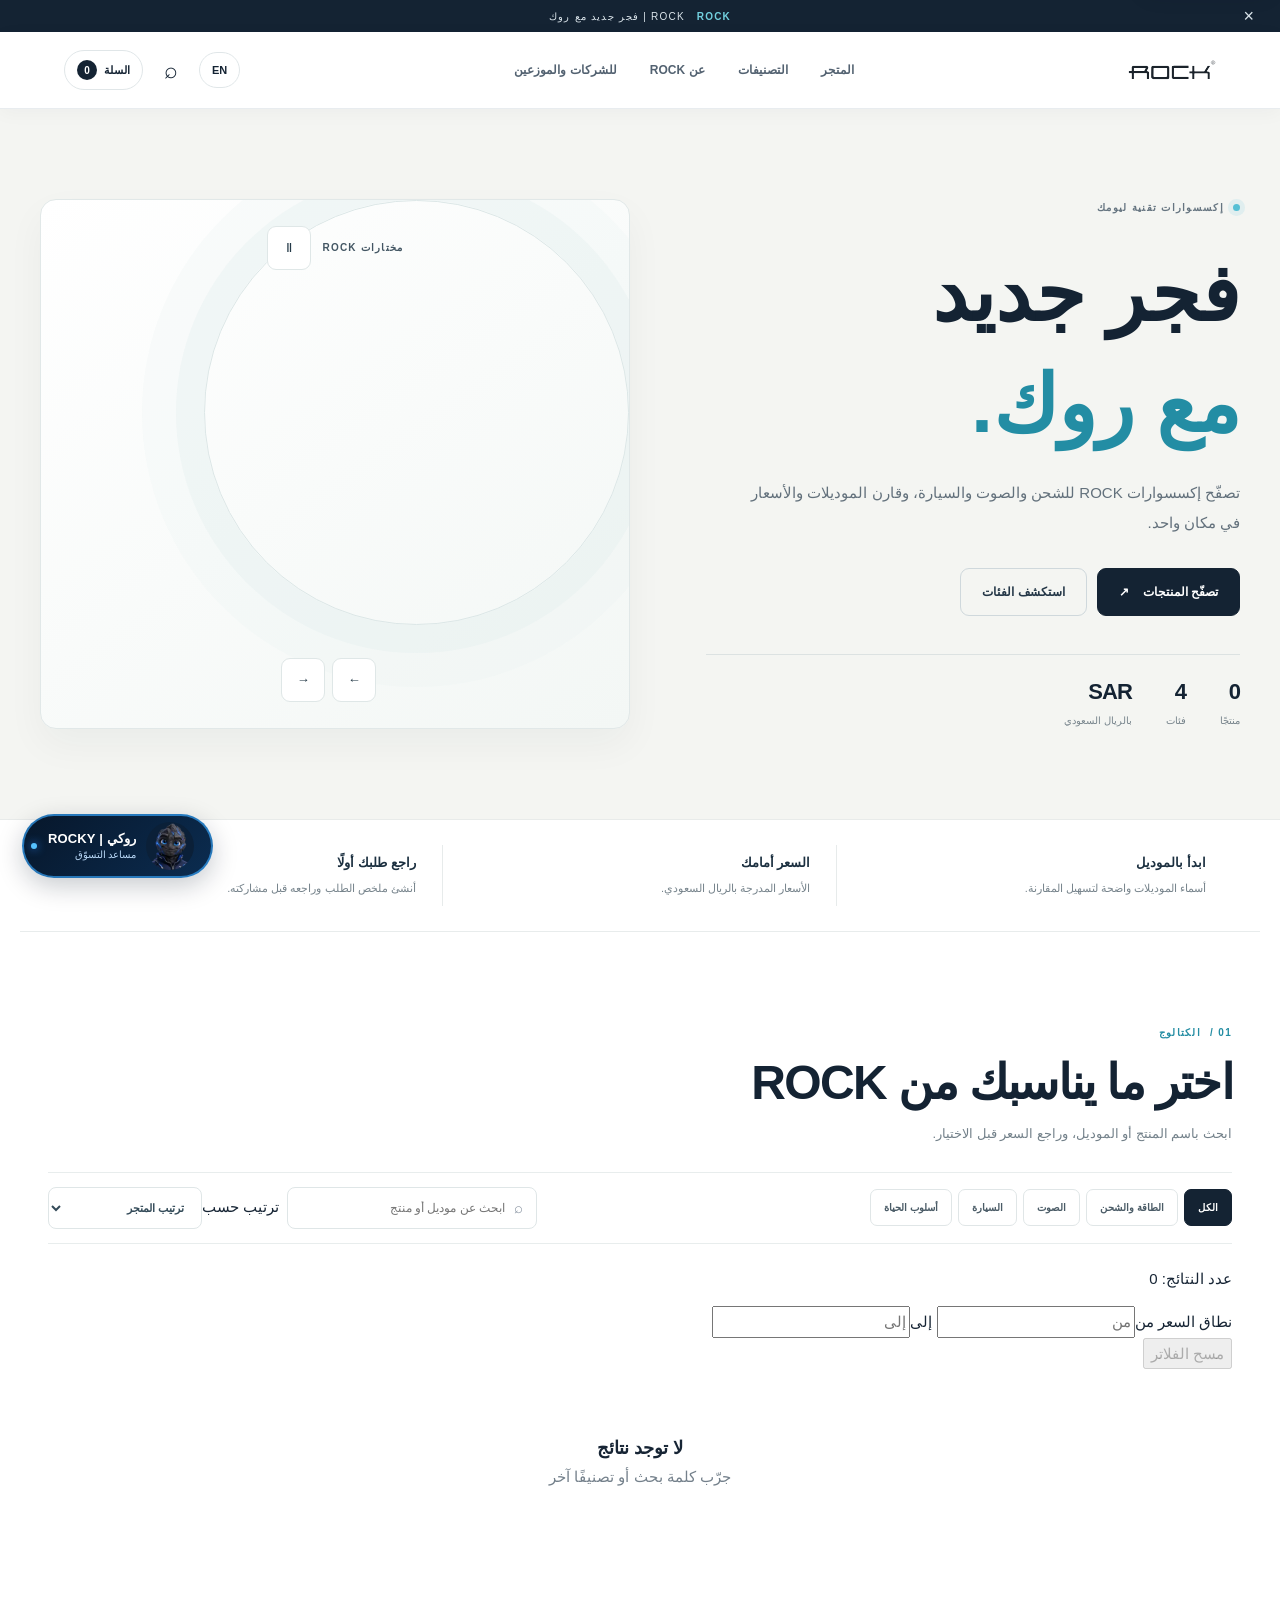
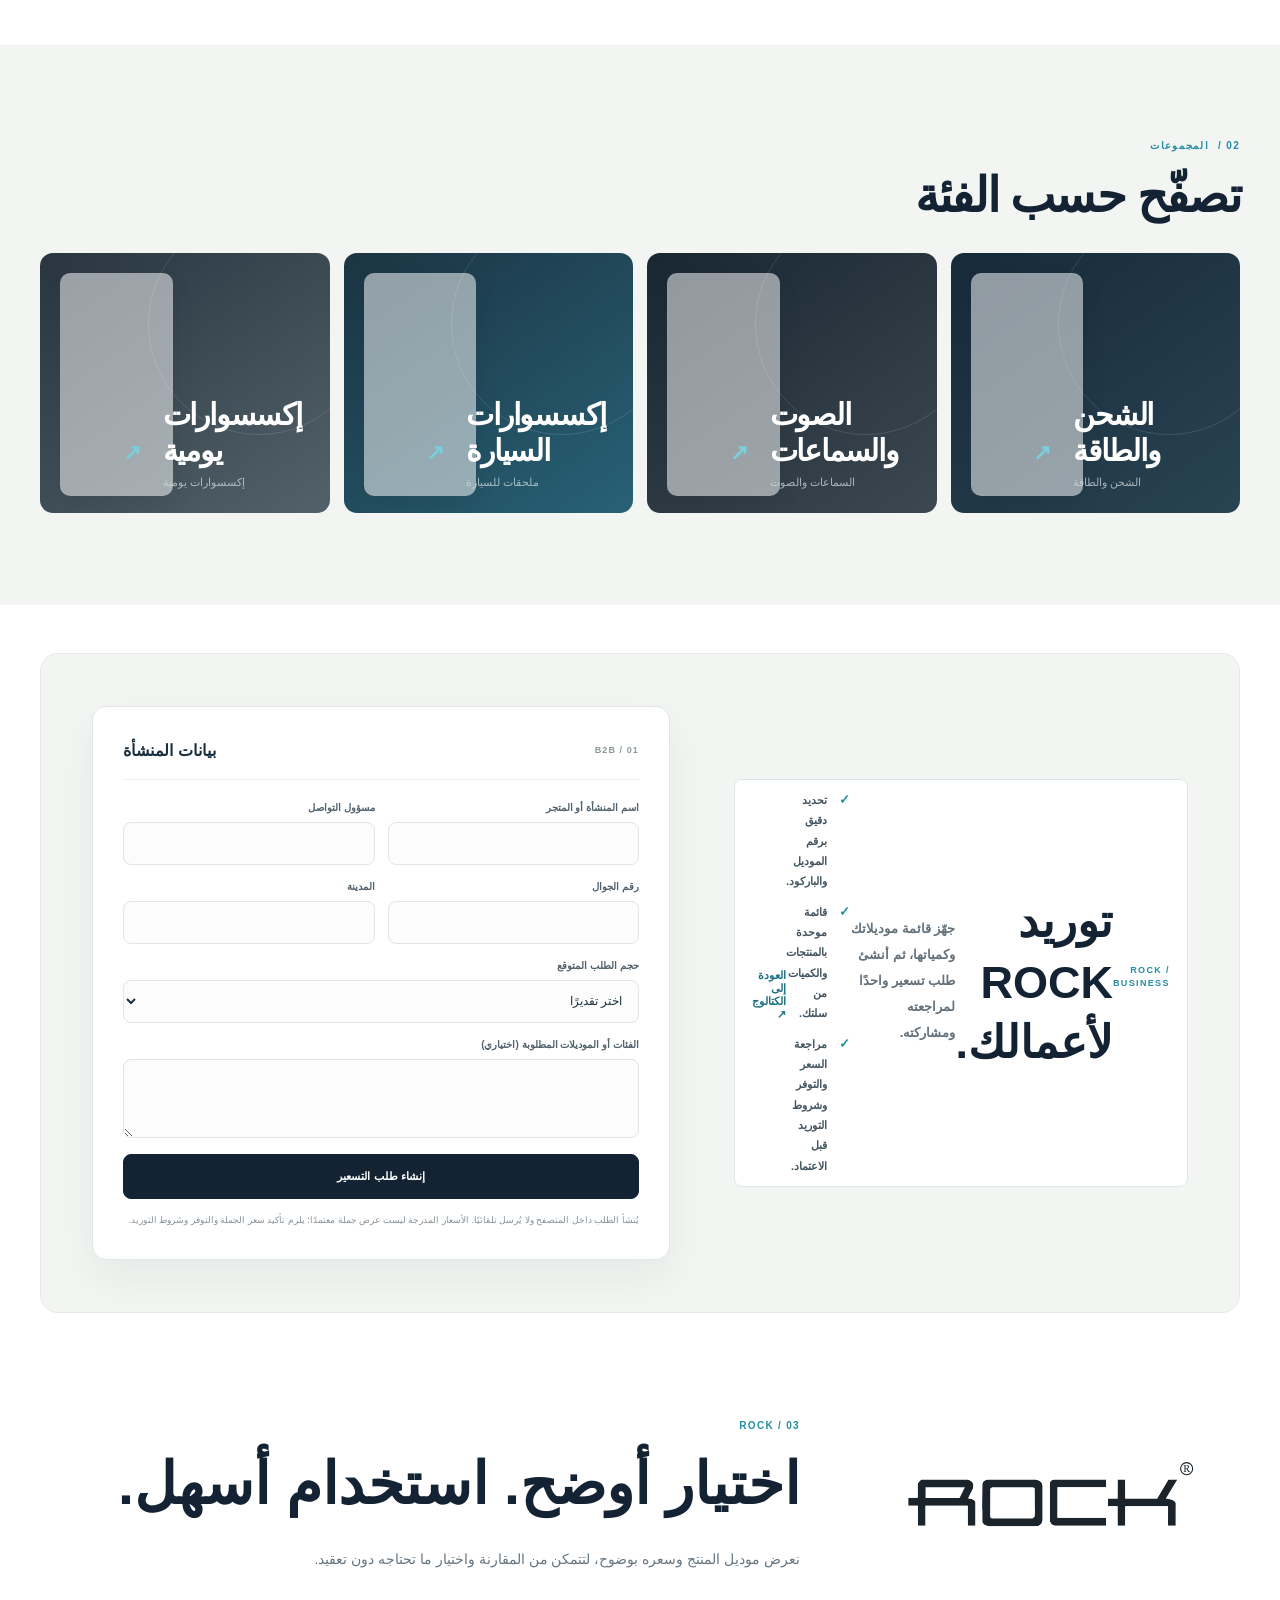
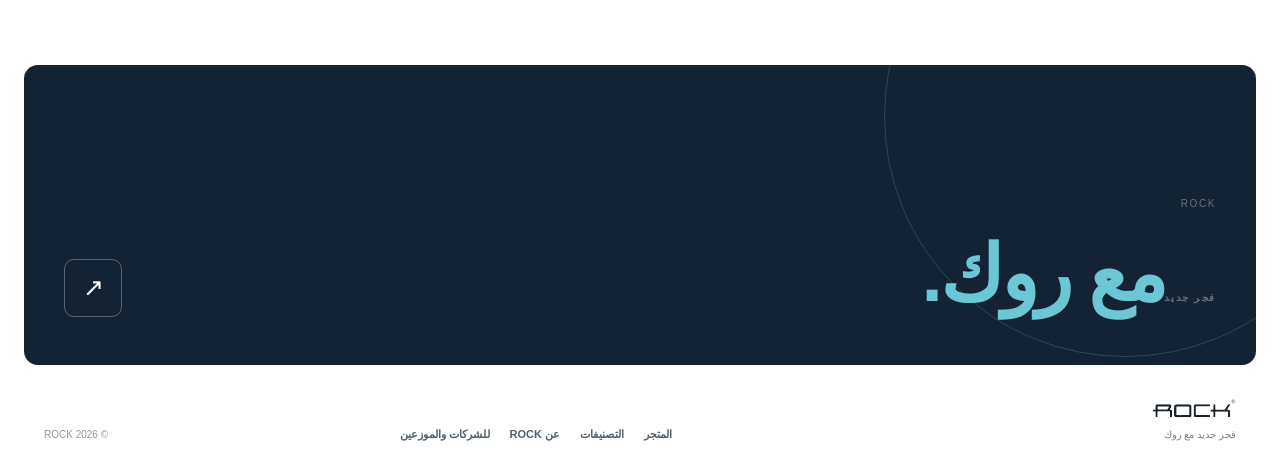
==== index.html @ ec54e4f7 "Keep unchanged photo-quality manifest cache key" ====
<!doctype html>
<html lang="ar" dir="rtl">
<head>
  <meta charset="utf-8">
  <meta name="viewport" content="width=device-width,initial-scale=1,viewport-fit=cover">
  <meta name="theme-color" content="#ffffff">
  <meta name="referrer" content="strict-origin-when-cross-origin">
  <meta http-equiv="Content-Security-Policy" content="default-src 'self'; base-uri 'self'; object-src 'none'; script-src 'self'; style-src 'self' 'unsafe-inline' https://fonts.googleapis.com; font-src 'self' https://fonts.gstatic.com; img-src 'self' data:; connect-src 'self'; form-action 'self'; upgrade-insecure-requests">
  <link rel="canonical" href="https://nashhal.github.io/ROCK/">
  <meta name="description" content="استكشف إكسسوارات ROCK للشحن والصوت والسيارة. قارن الموديلات والأسعار المدرجة بالريال السعودي.">
  <meta name="robots" content="index,follow,max-image-preview:large">
  <meta property="og:type" content="website">
  <meta property="og:site_name" content="ROCK">
  <meta property="og:title" content="ROCK | Everyday tech essentials">
  <meta property="og:description" content="استكشف إكسسوارات ROCK للشحن والصوت والسيارة، وقارن الموديلات والأسعار في مكان واحد.">
  <meta property="og:url" content="https://nashhal.github.io/ROCK/">
  <meta property="og:image" content="https://nashhal.github.io/ROCK/assets/brand/rock-logo.svg">
  <meta name="twitter:card" content="summary">
  <meta name="twitter:title" content="ROCK | Everyday tech essentials">
  <meta name="twitter:description" content="استكشف إكسسوارات ROCK للشحن والصوت والسيارة، وقارن الموديلات والأسعار في مكان واحد.">
  <script type="application/ld+json">{"@context":"https://schema.org","@type":"WebSite","name":"ROCK","url":"https://nashhal.github.io/ROCK/","inLanguage":["ar","en"],"description":"ROCK consumer accessories for power, audio, car and everyday essentials."}</script>
  <title>ROCK | ملحقات تقنية للشحن والصوت والسيارة</title>
  <link rel="preconnect" href="https://fonts.googleapis.com">
  <link rel="preconnect" href="https://fonts.gstatic.com" crossorigin>
  <link href="https://fonts.googleapis.com/css2?family=Inter:wght@400;500;600;700;800;900&family=IBM+Plex+Sans+Arabic:wght@400;500;600;700&display=swap" rel="stylesheet">
  <link rel="stylesheet" href="styles.css?v=20261022-dawn-refresh-v1">
  <link rel="stylesheet" href="rocky-assistant.css?v=20261022-catalog-quality">
  <link rel="stylesheet" href="rock-design-system.css?v=20261111-modern-industrial-v4">
</head>
<body>
  <a class="skip-link" href="#main-content" data-i18n="skipToContent">تجاوز إلى المحتوى</a>
  <div class="rock-progress" aria-hidden="true"><span id="rockProgressBar"></span></div>
  <div class="announcement"><span>ROCK</span><span data-i18n="announcement">ROCK — فجر جديد مع روك</span><button class="announcement-close" aria-label="إغلاق" data-i18n-aria="closeAnnouncement">×</button></div>

  <header class="site-header" id="top">
    <div class="header-inner">
      <button class="icon-btn menu-btn" id="menuBtn" type="button" aria-label="فتح القائمة" data-i18n-aria="openMenu" aria-expanded="false" aria-controls="mobilePanel"><span></span><span></span></button>
      <a class="brand" href="#top" aria-label="ROCK"><img src="assets/brand/rock-logo.svg" alt="ROCK"></a>
      <nav class="desktop-nav" id="desktopNav">
        <a href="#shop" data-nav="shop" data-i18n="shop">المتجر</a>
        <a href="#collections" data-nav="collections" data-i18n="collections">التصنيفات</a>
        <a href="#story" data-nav="story" data-i18n="story">عن ROCK</a>
        <a href="#business" data-b2b="nav">للشركات والموزعين</a>
      </nav>
      <div class="header-actions">
        <button class="text-btn" id="langBtn" data-i18n-aria="switchLanguage" aria-label="تغيير اللغة">EN</button>
        <button class="icon-btn" id="searchBtn" aria-label="بحث" data-i18n-aria="search">⌕</button>
        <button class="cart-btn" id="cartBtn" type="button" aria-label="عرض السلة" data-i18n-aria="viewCart" aria-controls="cartDrawer" aria-expanded="false"><span data-i18n="bag">السلة</span><b id="cartCount" aria-live="polite" aria-atomic="true">0</b></button>
      </div>
    </div>
    <nav class="mobile-panel" id="mobilePanel" aria-label="قائمة التنقل" data-i18n-aria="navigationMenu" aria-hidden="true">
      <a href="#shop" data-mobile-link data-i18n="shop">المتجر</a>
      <a href="#collections" data-mobile-link data-i18n="collections">التصنيفات</a>
      <a href="#story" data-mobile-link data-i18n="story">عن ROCK</a>
      <a href="#business" data-mobile-link data-b2b="nav">للشركات والموزعين</a>
    </nav>
  </header>

  <main id="main-content" tabindex="-1">
    <section class="hero section-shell">
      <div class="hero-copy">
        <div class="eyebrow"><span class="eyebrow-dot"></span><span data-i18n="eyebrow">مصمم للاستخدام اليومي</span></div>
        <h1><span data-i18n="hero1">فجر جديد</span><em data-i18n="hero2">مع روك.</em></h1>
        <p data-i18n="heroText">شحن وصوت وحلول للسيارة وأدوات للحياة اليومية، مختارة في تجربة شراء واحدة واضحة.</p>
        <div class="hero-actions">
          <a class="btn btn-dark" href="#shop" data-i18n="shopNow">تسوق الآن <span>↗</span></a>
          <button class="btn btn-link" id="viewFeatured" data-i18n="featuredBtn">استكشف المختارات</button>
        </div>
        <div class="hero-meta">
          <div><strong id="heroProductCount">0</strong><span data-i18n="products">منتجًا</span></div>
          <div><strong>4</strong><span data-i18n="categories">فئات</span></div>
          <div><strong>SAR</strong><span data-i18n="currency">أسعار واضحة</span></div>
        </div>
      </div>
      <section class="hero-visual featured-carousel" id="featuredCarousel" role="region" aria-roledescription="carousel" aria-label="منتجات ROCK المختارة" data-i18n-aria="featuredCarousel">
        <div class="featured-carousel-heading">
          <span class="featured-carousel-label" data-i18n="featuredLabel">مختارات ROCK</span>
          <button class="featured-pause" id="featuredPause" type="button" aria-label="إيقاف الحركة" data-i18n-aria="featuredPause" aria-pressed="false" title="إيقاف الحركة"><span aria-hidden="true">Ⅱ</span></button>
        </div>
        <div class="featured-carousel-viewport">
          <div class="featured-track" id="featuredTrack" aria-live="off"></div>
        </div>
        <div class="featured-carousel-footer">
          <div class="featured-dots" id="featuredDots" role="group" aria-label="التنقل بين المنتجات" data-i18n-aria="featuredDots"></div>
          <div class="featured-arrows">
            <button class="featured-arrow" id="featuredPrev" type="button" aria-label="المنتج السابق" data-i18n-aria="featuredPrevious"><span aria-hidden="true">←</span></button>
            <button class="featured-arrow" id="featuredNext" type="button" aria-label="المنتج التالي" data-i18n-aria="featuredNext"><span aria-hidden="true">→</span></button>
          </div>
        </div>
      </section>
    </section>

    <section class="service-strip section-shell">
      <article class="service-item"><div><h3 data-i18n="trustProductTitle">ابدأ بالموديل</h3><p data-i18n="trustProductText">أسماء الموديلات واضحة لتسهيل المقارنة.</p></div></article>
      <article class="service-item"><div><h3 data-i18n="trustPriceTitle">السعر أمامك</h3><p data-i18n="trustPriceText">الأسعار المدرجة بالريال السعودي.</p></div></article>
      <article class="service-item"><div><h3 data-i18n="trustOrderTitle">راجع طلبك أولًا</h3><p data-i18n="trustOrderText">أنشئ ملخص الطلب وراجعه قبل مشاركته.</p></div></article>
    </section>

    <section class="section-shell shop-section" id="shop">
      <div class="section-head">
        <div><div class="eyebrow">01 / <span data-i18n="catalog">الكتالوج</span></div><h2 data-i18n="shopTitle">تسوّق منتجات ROCK</h2><p class="shop-intro" data-i18n="shopIntro">ابحث باسم المنتج أو الموديل، وقارن الأسعار قبل الاختيار.</p></div>
        <button class="filter-toggle" id="filtersBtn"><span data-i18n="filter">تصفية</span><span>+</span></button>
      </div>
      <div class="shop-toolbar" id="shopToolbar">
        <div class="chips" id="categoryChips">
          <button class="chip active" data-cat="all" data-i18n="catAll">All</button><button class="chip" data-cat="power" data-i18n="catPower">Power</button><button class="chip" data-cat="audio" data-i18n="catAudio">Audio</button><button class="chip" data-cat="car" data-i18n="catDrive">Drive</button><button class="chip" data-cat="lifestyle" data-i18n="catLifestyle">Lifestyle</button>
        </div>
        <div class="shop-tools">
          <label class="search-box"><span aria-hidden="true">⌕</span><input id="searchInput" type="search" aria-label="ابحث باسم المنتج أو الموديل" placeholder="ابحث عن موديل أو منتج" data-ph-ar="ابحث عن موديل أو منتج" data-ph-en="Search model or product"></label>
          <label class="sort-control"><span class="sort-control-label" data-i18n="sortBy">ترتيب حسب</span><select id="sortSelect" aria-label="ترتيب حسب"><option value="featured" data-i18n="sortFeatured">Featured</option><option value="low" data-i18n="sortLow">Price: low to high</option><option value="high" data-i18n="sortHigh">Price: high to low</option><option value="name" data-i18n="sortName">Name</option></select></label>
        </div>
      </div>
      <div class="catalog-filter-row">
        <p class="results-summary" id="resultsSummary" aria-live="polite">عدد النتائج: 41</p>
        <div class="price-controls">
          <span class="price-controls-label" data-i18n="priceRange">نطاق السعر</span>
          <label class="price-input"><span data-i18n="minPrice">من</span><input id="minPrice" type="number" inputmode="decimal" min="0" step="0.01" placeholder="من"></label>
          <label class="price-input"><span data-i18n="maxPrice">إلى</span><input id="maxPrice" type="number" inputmode="decimal" min="0" step="0.01" placeholder="إلى"></label>
        </div>
        <button class="clear-filter" type="button" id="clearFiltersBtn" data-i18n="clearFilters">مسح الفلاتر</button>
      </div>
      <div class="product-grid" id="productGrid"></div>
      <div class="empty-state" id="emptyState" hidden><strong data-i18n="noResults">لا توجد نتائج</strong><span data-i18n="noResultsSub">جرّب كلمة بحث أو تصنيفًا آخر</span></div>
    </section>

    <section class="collections section-shell" id="collections">
      <div class="section-head"><div><div class="eyebrow">02 / <span data-i18n="collectionsLabel">المجموعات</span></div><h2 data-i18n="collectionsTitle">اختر حسب يومك</h2></div></div>
      <div class="collection-grid">
        <button class="collection-card collection-power" data-collection="power"><span class="collection-card-art" data-collection-art aria-hidden="true"></span><div><b data-i18n="powerLabel">الشحن والطاقة</b><small data-i18n="powerText">طاقة وشحن</small></div><strong>↗</strong></button>
        <button class="collection-card collection-audio" data-collection="audio"><span class="collection-card-art" data-collection-art aria-hidden="true"></span><div><b data-i18n="audioLabel">الصوت</b><small data-i18n="audioText">صوتك في كل مكان</small></div><strong>↗</strong></button>
        <button class="collection-card collection-drive" data-collection="car"><span class="collection-card-art" data-collection-art aria-hidden="true"></span><div><b data-i18n="driveLabel">إكسسوارات السيارة</b><small data-i18n="driveText">حلول للسيارة</small></div><strong>↗</strong></button>
        <button class="collection-card collection-life" data-collection="lifestyle"><span class="collection-card-art" data-collection-art aria-hidden="true"></span><div><b data-i18n="lifeLabel">إكسسوارات يومية</b><small data-i18n="lifeText">تفاصيل يومية</small></div><strong>↗</strong></button>
      </div>
    </section>

    <section class="dealer-section" id="business" aria-labelledby="dealerTitle">
      <div class="dealer-copy">
        <p class="dealer-eyebrow" data-b2b="eyebrow">ROCK / BUSINESS</p>
        <h2 id="dealerTitle" data-b2b="title">توريد ROCK لأعمالك.</h2>
        <p class="dealer-intro" data-b2b="intro">جهّز قائمة موديلاتك وكمياتها، ثم أنشئ طلب تسعير واحدًا لمراجعته ومشاركته.</p>
        <ul class="dealer-benefits">
          <li data-b2b="point1">تحديد دقيق برقم الموديل والباركود.</li>
          <li data-b2b="point2">قائمة موحدة بالمنتجات والكميات من سلتك.</li>
          <li data-b2b="point3">مراجعة السعر والتوفر وشروط التوريد قبل الاعتماد.</li>
        </ul>
        <a class="dealer-catalog-link" href="#shop" data-b2b="catalogLink">العودة إلى الكتالوج ↗</a>
      </div>
      <div class="dealer-panel">
        <div class="dealer-panel-heading"><span>01 / B2B</span><h3 data-b2b="formTitle">بيانات المنشأة</h3></div>
        <form id="dealerRequestForm">
          <div class="dealer-form-grid">
            <label class="dealer-field"><span data-b2b="company">اسم المنشأة أو المتجر</span><input name="company" autocomplete="organization" maxlength="120" required></label>
            <label class="dealer-field"><span data-b2b="contact">مسؤول التواصل</span><input name="contact" autocomplete="name" maxlength="100"></label>
            <label class="dealer-field"><span data-b2b="phone">رقم الجوال</span><input name="phone" type="tel" inputmode="tel" autocomplete="tel" maxlength="32" required></label>
            <label class="dealer-field"><span data-b2b="city">المدينة</span><input name="city" autocomplete="address-level2" maxlength="80"></label>
            <label class="dealer-field dealer-field-wide"><span data-b2b="volume">حجم الطلب المتوقع</span><select name="volume"><option value="" data-b2b="volumeChoose">اختر تقديرًا</option><option value="trial" data-b2b="volumeTrial">طلب تجريبي</option><option value="50-200" data-b2b="volume50">50–200 قطعة</option><option value="201-500" data-b2b="volume200">201–500 قطعة</option><option value="500+" data-b2b="volume500">أكثر من 500 قطعة</option><option value="recurring" data-b2b="volumeRecurring">توريد دوري</option></select></label>
            <label class="dealer-field dealer-field-wide"><span data-b2b="needs">الفئات أو الموديلات المطلوبة (اختياري)</span><textarea name="needs" rows="3" maxlength="600"></textarea></label>
          </div>
          <button class="dealer-submit" type="submit" data-b2b="prepare">إنشاء طلب التسعير</button>
        </form>
        <p class="dealer-privacy" data-b2b="privacy">يُنشأ الطلب داخل المتصفح ولا يُرسل تلقائيًا. الأسعار المدرجة ليست عرض جملة معتمدًا؛ يلزم تأكيد سعر الجملة والتوفر وشروط التوريد.</p>
        <div id="dealerRequestResult" class="dealer-request-result" hidden aria-live="polite">
          <label class="dealer-field"><span data-b2b="preview">معاينة طلب التسعير</span><textarea id="dealerRequestText" rows="11" readonly></textarea></label>
          <div class="dealer-result-actions"><button class="dealer-submit" id="dealerShareRequest" type="button" data-b2b="share">مشاركة الطلب</button><button class="dealer-copy" id="dealerCopyRequest" type="button" data-b2b="copy">نسخ الطلب</button></div>
          <p class="dealer-feedback" id="dealerFeedback" role="status" aria-live="polite"></p>
        </div>
      </div>
    </section>

    <section class="story section-shell" id="story">
      <div class="story-mark"><img class="story-mark-logo" src="assets/brand/rock-logo.svg" alt="ROCK" loading="lazy" decoding="async"></div>
      <div class="story-copy"><div class="eyebrow">03 / ROCK</div><h2 data-i18n="storyTitle">تقنية واضحة. حضور مختلف.</h2><p data-i18n="storyText">ROCK ليست مجموعة من الأجهزة المتشابهة. هي طريقة أبسط لاختيار ما تحتاجه: موديل واضح، سعر واضح، وصورة المنتج الحقيقي أمامك.</p></div>
    </section>

    <section class="closing-banner"><div><span>ROCK</span><h2><span data-i18n="closingTitle">كل ما تحتاجه</span><em data-i18n="closingAccent">ليومك.</em></h2></div><button class="circle-arrow" id="closingShop" aria-label="تصفح المنتجات" data-i18n-aria="shopProducts">↗</button></section>
  </main>

  <footer class="site-footer"><div class="footer-brand"><img src="assets/brand/rock-logo.svg" alt="ROCK"><span data-i18n="brandTagline">فجر جديد مع روك</span></div><div class="footer-links"><a href="#shop" data-i18n="shop">المتجر</a><a href="#collections" data-i18n="collections">التصنيفات</a><a href="#story" data-i18n="story">عن ROCK</a><a href="#business" data-b2b="nav">للشركات والموزعين</a></div><div class="footer-meta">&copy; <span id="year"></span> ROCK</div></footer>

  <div class="overlay" id="overlay"></div>
  <aside class="cart-drawer" id="cartDrawer" role="dialog" aria-modal="true" aria-labelledby="cartTitle" aria-label="السلة" data-i18n-aria="viewCart" aria-hidden="true" tabindex="-1"><div class="drawer-head"><div><span>ROCK</span><h3 id="cartTitle" data-i18n="bagTitle">سلتك</h3></div><button class="close-btn" id="closeCart" type="button" aria-label="إغلاق" data-i18n-aria="closeDialog">×</button></div><div class="drawer-body"><div id="cartItems"></div><div class="drawer-foot"><div><strong id="cartTotal" aria-live="polite" aria-atomic="true">0 SAR</strong></div><div><button class="btn" id="continueBtn" data-i18n="continue">متابعة التسوق</button><button class="btn btn-dark" id="checkoutBtn" data-i18n="checkout">جهّز الطلب</button></div></div></div></aside>

  <div class="modal" id="productModal" role="dialog" aria-modal="true" aria-labelledby="modalName" aria-hidden="true"><div class="modal-card product-modal-card"><button class="close-btn" type="button" data-close-modal aria-label="إغلاق" data-i18n-aria="closeDialog">×</button><div class="modal-image"><img id="modalImage" alt=""></div><div class="modal-copy"><div id="modalModel"></div><h3 id="modalName"></h3><div id="modalPrice"></div><div><button id="modalAdd" class="btn btn-dark" data-i18n="addToBag">إضافة إلى السلة</button></div></div></div></div>
  <div class="modal" id="checkoutModal" role="dialog" aria-modal="true" aria-labelledby="orderModalTitle" aria-hidden="true"><div class="modal-card checkout-card"><button class="close-btn" type="button" data-close-modal aria-label="إغلاق" data-i18n-aria="closeDialog">×</button><form id="orderDetailsForm"><div class="checkout-shell"><h2 id="orderModalTitle" data-i18n="orderHeader">طلب ROCK</h2><div class="order-fields"><label for="customerName"><span data-i18n="customerNameLabel">الاسم</span><input id="customerName" name="customerName" autocomplete="name" required></label><label for="customerPhone"><span data-i18n="customerPhoneLabel">رقم الجوال</span><input id="customerPhone" name="customerPhone" type="tel" inputmode="tel" autocomplete="tel" required></label><label for="customerCity"><span data-i18n="customerCityLabel">المدينة</span><input id="customerCity" name="customerCity" autocomplete="address-level2"></label><label for="customerAddress"><span data-i18n="customerAddressLabel">العنوان</span><input id="customerAddress" name="customerAddress" autocomplete="street-address"></label></div><label class="order-notes" for="customerNotes"><span data-i18n="customerNotesLabel">ملاحظات (اختياري)</span><textarea id="customerNotes" name="customerNotes"></textarea></label><div class="order-privacy-note"><span data-i18n="orderPrivacy">لن تُرسل بياناتك تلقائيًا. عند النسخ أو المشاركة ستتضمن الرسالة البيانات التي أدخلتها؛ راجع المحتوى واختر الجهة المستلمة بنفسك. لا يوجد دفع إلكتروني.</span> <a class="order-privacy-link" href="policies.html" data-i18n="storeInfo">معلومات المتجر</a></div><div class="order-summary"><label class="order-summary-label" for="orderText"><span data-i18n="orderSummaryLabel">ملخص الطلب</span><textarea id="orderText" readonly></textarea></label><label class="order-confirmation" for="orderConfirmation"><input id="orderConfirmation" name="orderConfirmation" type="checkbox" required><span data-i18n="orderConfirmationLabel">أؤكد أنني راجعت الملخص وأفهم أنه ليس طلبًا مؤكدًا، وأن السعر والتوفر والتوصيل تحتاج إلى تأكيد.</span></label><div class="order-actions"><button type="button" class="btn btn-dark" id="shareOrder" data-i18n="shareOrder">مشاركة الطلب</button><button type="button" class="btn policy-secondary" id="copyOrder" data-i18n="copyOrder">نسخ تفاصيل الطلب</button><button type="button" class="btn policy-secondary" id="doneOrder" data-i18n="done">تم</button></div></div></div></form></div></div>

  <div class="toast" id="toast" role="status" aria-live="polite"></div>
  <script src="products.js?v=20261111-b2b-v1"></script><script src="data/product-image-quality.js?v=20261022-dawn-refresh-v1"></script><script src="app.js?v=20261111-b2b-catalog-v1"></script>
  <script src="dealer-request.js?v=20261111-b2b-v1"></script>
  <script src="rocky-assistant.js?v=20261021-audit-release-1"></script>
  <script src="rock-experience.js?v=20261030-immersive-rock-v1"></script>
</body>
</html>
---- styles.css ----
:root{--navy:#071a33;--ink:#0c1725;--blue:#1479dc;--line:#dfe5eb;--paper:#f4f6f8;--white:#fff;--muted:#6d7885;--radius:20px;--ease:cubic-bezier(.2,.75,.25,1)}*{box-sizing:border-box}html{scroll-behavior:smooth}body{margin:0;background:var(--white);color:var(--ink);font-family:"Inter","IBM Plex Sans Arabic",sans-serif;font-size:15px;line-height:1.65;-webkit-font-smoothing:antialiased}html[dir="rtl"] body{font-family:"IBM Plex Sans Arabic","Inter",sans-serif}button,input,select,textarea{font:inherit}button,a{ -webkit-tap-highlight-color:transparent}button{cursor:pointer}a{text-decoration:none;color:inherit}.announcement{height:34px;background:var(--navy);color:#fff;display:flex;align-items:center;justify-content:center;gap:12px;font-size:11px;letter-spacing:.1em}.announcement span:first-child{opacity:.55}.announcement-close{position:absolute;right:20px;background:none;border:0;color:#fff;font-size:18px;line-height:1}.site-header{position:sticky;top:0;z-index:30;background:rgba(255,255,255,.88);backdrop-filter:blur(16px);border-bottom:1px solid rgba(223,229,235,.8)}.header-inner{height:78px;max-width:1240px;margin:auto;padding:0 28px;display:flex;align-items:center;gap:38px}.brand{width:90px;display:flex;align-items:center}.brand img,.footer-brand img{width:100%;height:auto;display:block}.desktop-nav{display:flex;gap:32px;align-items:center;margin:auto}.desktop-nav a,.mobile-panel a{font-size:13px;font-weight:600;color:#516070;transition:.2s}.desktop-nav a:hover,.mobile-panel a:hover{color:var(--navy)}.header-actions{display:flex;align-items:center;gap:8px}.icon-btn,.text-btn,.cart-btn{border:0;background:transparent;color:var(--ink)}.icon-btn{width:38px;height:38px;border-radius:50%;display:grid;place-items:center;font-size:23px}.icon-btn:hover{background:var(--paper)}.menu-btn{display:none}.text-btn{font-weight:800;font-size:12px;padding:10px}.cart-btn{display:flex;align-items:center;gap:7px;border:1px solid var(--line);border-radius:999px;padding:8px 12px;font-size:12px}.cart-btn b{min-width:20px;height:20px;border-radius:50%;background:var(--navy);color:#fff;display:grid;place-items:center;font-size:10px}.mobile-panel{display:none}.section-shell{max-width:1240px;margin:0 auto;padding-left:28px;padding-right:28px}.hero{min-height:630px;display:grid;grid-template-columns:1.05fr .95fr;gap:60px;align-items:center;padding-top:64px;padding-bottom:70px}.hero-copy{max-width:610px}.eyebrow{font-size:11px;font-weight:800;letter-spacing:.1em;text-transform:uppercase;color:#768292;display:flex;align-items:center;gap:9px}.eyebrow-dot{width:7px;height:7px;background:var(--blue);border-radius:50%}.hero h1{font-size:clamp(58px,7.7vw,112px);line-height:.9;letter-spacing:-.065em;margin:23px 0 28px;font-weight:800}.hero h1 span,.hero h1 em{display:block}.hero h1 em{font-style:normal;color:var(--blue)}.hero-copy>p{max-width:520px;font-size:17px;color:#5e6b79;line-height:1.9;margin:0 0 30px}.hero-actions{display:flex;gap:10px;align-items:center}.btn{min-height:48px;padding:0 20px;border-radius:999px;border:1px solid transparent;display:inline-flex;align-items:center;justify-content:center;gap:14px;font-weight:800;font-size:12px;transition:transform .2s var(--ease),background .2s,border .2s}.btn:hover{transform:translateY(-2px)}.btn-dark{background:var(--navy);color:#fff}.btn-dark:hover{background:#0d2c53}.btn-link{background:transparent;border-color:var(--line);color:var(--ink)}.btn-link:hover{border-color:#b8c3ce;background:var(--paper)}.hero-meta{display:flex;gap:34px;border-top:1px solid var(--line);margin-top:42px;padding-top:20px}.hero-meta div{display:flex;flex-direction:column;gap:2px}.hero-meta strong{font-size:20px;letter-spacing:-.04em}.hero-meta span{font-size:10px;color:#7b8794}.hero-visual{min-height:480px;position:relative;border-radius:28px;background:var(--navy);overflow:hidden;display:flex;align-items:center;justify-content:center}.hero-visual:before{content:"";position:absolute;inset:0;background:linear-gradient(115deg,rgba(255,255,255,.09),transparent 30%),radial-gradient(circle at 25% 25%,rgba(20,121,220,.38),transparent 38%),radial-gradient(circle at 85% 75%,rgba(77,179,255,.14),transparent 28%)}.visual-orbit{position:absolute;border:1px solid rgba(255,255,255,.15);border-radius:50%;transform:rotate(-18deg)}.orbit-a{width:410px;height:180px}.orbit-b{width:500px;height:240px;transform:rotate(16deg)}.visual-card{position:absolute;background:#fff;border-radius:20px;box-shadow:0 30px 80px rgba(0,0,0,.24);padding:12px;display:flex;flex-direction:column;gap:7px}.visual-card img{width:100%;height:100%;object-fit:contain;background:#f5f7f8;border-radius:12px}.visual-card span{font-size:9px;font-weight:800;letter-spacing:.08em;color:#617080}.visual-card.primary{width:235px;height:300px;top:67px;left:17%;transform:rotate(-5deg);z-index:2}.visual-card.secondary{width:190px;height:245px;right:12%;bottom:50px;transform:rotate(7deg)}.visual-label{position:absolute;left:26px;bottom:23px;color:rgba(255,255,255,.42);font-size:10px;letter-spacing:.15em}.ticker{overflow:hidden;border-top:1px solid var(--line);border-bottom:1px solid var(--line);padding:13px 0;white-space:nowrap}.ticker-track{display:flex;width:max-content;align-items:center;gap:27px;font-weight:800;font-size:11px;letter-spacing:.16em;animation:marquee 26s linear infinite}.ticker-track i{font-style:normal;color:var(--blue)}@keyframes marquee{to{transform:translateX(-50%)}}.shop-section,.collections,.story{padding-top:110px;padding-bottom:110px}.section-head{display:flex;justify-content:space-between;align-items:end;gap:30px;margin-bottom:30px}.section-head h2{font-size:clamp(33px,4vw,58px);line-height:1;letter-spacing:-.05em;margin:12px 0 0}.section-note{font-size:12px;color:var(--muted)}.filter-toggle{display:none}.shop-toolbar{border-top:1px solid var(--line);border-bottom:1px solid var(--line);display:flex;justify-content:space-between;align-items:center;gap:20px;padding:16px 0;margin-bottom:24px}.chips{display:flex;gap:6px;flex-wrap:wrap}.chip{border:1px solid var(--line);background:#fff;border-radius:999px;padding:9px 13px;font-size:10px;font-weight:800;letter-spacing:.05em}.chip.active,.chip:hover{background:var(--navy);border-color:var(--navy);color:#fff}.shop-tools{display:flex;gap:8px}.search-box{height:40px;border:1px solid var(--line);display:flex;align-items:center;gap:7px;border-radius:999px;padding:0 13px;width:250px;color:#8792a0}.search-box input{border:0;outline:0;width:100%;background:none;font-size:11px}.shop-tools select{border:1px solid var(--line);border-radius:999px;background:#fff;padding:0 13px;font-size:10px;font-weight:700;outline:0}.product-grid{display:grid;grid-template-columns:repeat(4,1fr);gap:16px}.product-card{border:1px solid var(--line);background:#fff;border-radius:18px;overflow:hidden;position:relative;transition:transform .25s var(--ease),box-shadow .25s var(--ease);animation:rise .5s var(--ease) both}.product-card:hover{transform:translateY(-6px);box-shadow:0 18px 44px rgba(7,26,51,.09)}@keyframes rise{from{opacity:0;transform:translateY(12px)}to{opacity:1;transform:none}}.product-image{aspect-ratio:1/1;background:#f4f6f7;display:flex;align-items:center;justify-content:center;position:relative}.product-image img{width:86%;height:86%;object-fit:contain;transition:transform .35s var(--ease)}.product-card:hover .product-image img{transform:scale(1.04)}.product-tag{position:absolute;top:12px;left:12px;background:#fff;border:1px solid var(--line);border-radius:999px;padding:5px 8px;font-size:8px;font-weight:800;letter-spacing:.08em}.product-info{padding:15px}.product-model{font-size:9px;letter-spacing:.1em;color:#8993a0;text-transform:uppercase}.product-name{font-size:13px;font-weight:800;line-height:1.45;margin:7px 0 12px;min-height:38px}.product-bottom{display:flex;justify-content:space-between;align-items:center;gap:8px}.price{font-size:14px;font-weight:800}.product-actions{display:flex;gap:5px}.mini-btn{width:33px;height:33px;border-radius:50%;border:1px solid var(--line);background:#fff;display:grid;place-items:center;font-size:13px}.mini-btn.primary{background:var(--navy);border-color:var(--navy);color:#fff}.mini-btn:hover{transform:translateY(-1px)}.empty-state{text-align:center;padding:70px 0;color:var(--muted)}.empty-state strong,.empty-state span{display:block}.empty-state strong{color:var(--ink);font-size:18px}.collections{background:var(--paper);max-width:none;padding-left:max(28px,calc((100vw - 1184px)/2));padding-right:max(28px,calc((100vw - 1184px)/2))}.collection-grid{display:grid;grid-template-columns:repeat(2,1fr);gap:14px}.collection-card{min-height:220px;border:0;border-radius:22px;padding:22px;color:#fff;display:flex;align-items:flex-end;text-align:left;position:relative;overflow:hidden;transition:transform .25s var(--ease)}.collection-card:hover{transform:translateY(-5px)}.collection-card:after{content:"";position:absolute;width:220px;height:220px;border:1px solid rgba(255,255,255,.2);border-radius:50%;right:-40px;top:-40px}.collection-card span{position:absolute;top:20px;left:20px;font:700 10px/1 "Inter";opacity:.55}.collection-card div{position:relative;z-index:1;display:flex;flex-direction:column;gap:4px}.collection-card b{font-size:38px;letter-spacing:-.04em}.collection-card small{font-size:11px;opacity:.76}.collection-card>strong{position:absolute;right:22px;bottom:20px;font-size:22px;z-index:1}.collection-power{background:#0b3768}.collection-audio{background:#17212e}.collection-drive{background:#0f5b8d}.collection-life{background:#314256}.story{display:grid;grid-template-columns:.8fr 1.2fr;gap:100px;align-items:center}.story-mark{font-size:clamp(180px,28vw,400px);line-height:.75;font-weight:800;letter-spacing:-.12em;color:var(--paper);user-select:none}.story-copy h2{font-size:clamp(36px,4.7vw,66px);line-height:1;letter-spacing:-.055em;margin:15px 0 24px}.story-copy p{font-size:16px;line-height:1.95;color:#617080;max-width:660px;margin:0}.story-links{display:flex;gap:25px;margin-top:30px}.under-btn{border:0;border-bottom:1px solid var(--ink);background:none;padding:0 0 5px;font-size:11px;font-weight:800}.closing-banner{margin:0 28px 28px;border-radius:28px;background:var(--navy);color:#fff;min-height:350px;padding:58px max(28px,calc((100vw - 1184px)/2));display:flex;align-items:flex-end;justify-content:space-between;overflow:hidden;position:relative}.closing-banner:before{content:"";position:absolute;width:480px;height:480px;border:1px solid rgba(255,255,255,.11);border-radius:50%;right:-110px;top:-190px}.closing-banner span{font-size:10px;letter-spacing:.22em;opacity:.5}.closing-banner h2{font-size:clamp(60px,8vw,105px);line-height:.82;letter-spacing:-.07em;margin:18px 0 0}.closing-banner em{font-style:normal;color:#69bfff}.circle-arrow{width:68px;height:68px;border-radius:50%;border:1px solid rgba(255,255,255,.28);background:transparent;color:#fff;font-size:25px;position:relative;z-index:1}.circle-arrow:hover{background:#fff;color:var(--navy)}.site-footer{padding:0 28px 35px;max-width:1240px;margin:auto;display:grid;grid-template-columns:1.3fr 1fr .5fr;align-items:end;gap:30px}.footer-brand{width:95px;display:flex;flex-direction:column;gap:10px}.footer-brand span{font-size:9px;color:var(--muted);white-space:nowrap}.footer-links{display:flex;gap:25px;font-size:10px;font-weight:800}.footer-meta{text-align:right;font-size:9px;color:#9aa4af}.overlay{position:fixed;inset:0;background:rgba(4,11,20,.42);z-index:60;opacity:0;pointer-events:none;transition:.25s}.overlay.show{opacity:1;pointer-events:auto}.cart-drawer{position:fixed;top:0;right:0;bottom:0;width:min(440px,100vw);background:#fff;z-index:70;transform:translateX(105%);transition:transform .35s var(--ease);display:flex;flex-direction:column;box-shadow:-30px 0 70px rgba(0,0,0,.12)}body[dir="rtl"] .cart-drawer{right:auto;left:0;transform:translateX(-105%)}.cart-drawer.open{transform:none!important}.drawer-head{display:flex;justify-content:space-between;padding:26px;border-bottom:1px solid var(--line)}.drawer-head span{font:800 9px "Inter";letter-spacing:.16em;color:#8793a1}.drawer-head h3{font-size:28px;line-height:1;margin:7px 0 0}.close-btn{border:0;background:var(--paper);width:36px;height:36px;border-radius:50%;font-size:21px}.cart-items{flex:1;overflow:auto;padding:16px 26px}.cart-row{display:grid;grid-template-columns:70px 1fr auto;gap:11px;align-items:center;padding:13px 0;border-bottom:1px solid var(--line)}.cart-row img{width:70px;height:70px;object-fit:contain;background:var(--paper);border-radius:12px}.cart-row h4{margin:0;font-size:11px;line-height:1.45}.cart-row p{margin:5px 0 0;font-size:10px;color:var(--muted)}.qty{display:flex;align-items:center;gap:7px;margin-top:8px}.qty button{width:23px;height:23px;border:1px solid var(--line);border-radius:50%;background:#fff}.qty span{font-size:10px;font-weight:800}.cart-row strong{font-size:11px;white-space:nowrap}.cart-footer{border-top:1px solid var(--line);padding:18px 26px 25px}.total-row{display:flex;justify-content:space-between;font-size:12px;margin-bottom:13px}.total-row strong{font-size:16px}.full{width:100%;margin-top:7px}.modal{position:fixed;inset:0;z-index:80;display:grid;place-items:center;padding:22px;opacity:0;pointer-events:none;transition:.25s}.modal.show{opacity:1;pointer-events:auto}.modal-card{width:min(760px,100%);background:#fff;border-radius:24px;position:relative;box-shadow:0 30px 100px rgba(0,0,0,.24);overflow:hidden}.product-modal-card{display:grid;grid-template-columns:1fr 1fr}.modal-image{background:var(--paper);min-height:460px;display:flex;align-items:center;justify-content:center}.modal-image img{width:86%;height:86%;object-fit:contain}.modal-info{padding:45px;display:flex;flex-direction:column;justify-content:center}.modal-model{font-size:10px;letter-spacing:.12em;color:#8a95a1}.modal-info h3{font-size:31px;line-height:1.15;margin:10px 0}.modal-info p{font-size:18px;font-weight:800;margin:0 0 25px}.modal .close-btn{position:absolute;right:17px;top:17px;z-index:2}.checkout-card{padding:40px;max-width:570px}.checkout-card h3{font-size:38px;line-height:1;margin:10px 0}.checkout-card>p{color:var(--muted);font-size:13px}.checkout-card textarea{width:100%;min-height:220px;margin:13px 0;border:1px solid var(--line);border-radius:15px;padding:15px;resize:none;outline:0;font-size:11px;line-height:1.7}.toast{position:fixed;left:50%;bottom:24px;transform:translate(-50%,20px);opacity:0;z-index:100;background:var(--navy);color:#fff;padding:10px 15px;border-radius:999px;font-size:11px;pointer-events:none;transition:.25s}.toast.show{opacity:1;transform:translate(-50%,0)}@media(max-width:980px){.header-inner{padding:0 18px;gap:14px}.menu-btn{display:grid}.desktop-nav{display:none}.header-actions{margin-left:auto}.section-shell{padding-left:18px;padding-right:18px}.hero{grid-template-columns:1fr;gap:45px;padding-top:50px}.hero-copy{max-width:none}.hero-visual{min-height:430px}.product-grid{grid-template-columns:repeat(3,1fr)}.story{grid-template-columns:1fr;gap:25px}.story-mark{display:none}.site-footer{padding-left:18px;padding-right:18px}.closing-banner{margin-left:18px;margin-right:18px}.shop-toolbar{flex-direction:column;align-items:stretch}.shop-tools{justify-content:space-between}.search-box{flex:1;width:auto}}@media(max-width:650px){.announcement{font-size:9px}.header-inner{height:68px}.brand{width:72px}.text-btn{padding:8px}.cart-btn{padding:7px 10px}.hero{min-height:auto;padding-top:40px;padding-bottom:58px}.hero h1{font-size:57px}.hero-copy>p{font-size:14px}.hero-meta{gap:20px}.hero-visual{min-height:380px;border-radius:22px}.visual-card.primary{width:175px;height:235px;left:12%;top:53px}.visual-card.secondary{width:145px;height:190px;right:9%;bottom:33px}.ticker-track{gap:18px;font-size:9px}.shop-section,.collections,.story{padding-top:74px;padding-bottom:74px}.section-head{align-items:start}.section-head h2{font-size:36px}.filter-toggle{display:flex;border:1px solid var(--line);border-radius:999px;background:#fff;padding:9px 12px;font-size:10px;font-weight:800;gap:10px}.shop-toolbar{display:none;border:0;padding:0}.shop-toolbar.open{display:flex}.chips{padding-top:3px}.shop-tools{flex-direction:column}.product-grid{grid-template-columns:repeat(2,1fr);gap:10px}.product-info{padding:11px}.product-name{font-size:11px;min-height:34px}.product-bottom{align-items:flex-end}.price{font-size:12px}.mini-btn{width:29px;height:29px}.collection-grid{grid-template-columns:1fr}.collection-card{min-height:180px}.collection-card b{font-size:31px}.story-copy h2{font-size:39px}.story-copy p{font-size:14px}.closing-banner{min-height:280px;padding:38px 22px;border-radius:22px}.closing-banner h2{font-size:58px}.circle-arrow{width:56px;height:56px}.site-footer{grid-template-columns:1fr 1fr;gap:25px}.footer-meta{text-align:left;grid-column:1/-1}.product-modal-card{grid-template-columns:1fr}.modal-image{min-height:300px}.modal-info{padding:25px}.checkout-card{padding:28px}.mobile-panel{display:flex;flex-direction:column;background:#fff;border-top:1px solid var(--line);padding:8px 18px;max-height:0;overflow:hidden;transition:max-height .3s var(--ease)}.mobile-panel.open{max-height:200px}.mobile-panel a{padding:13px 0;border-bottom:1px solid var(--line)}body[dir="rtl"] .cart-drawer{left:0;right:auto}}

/* Product image fallback: never present the brand logo as a product photograph. */
.product-photo-placeholder{width:100%;height:100%;min-height:110px;display:flex;flex-direction:column;align-items:center;justify-content:center;gap:9px;padding:18px;text-align:center;background:radial-gradient(circle at 50% 35%,rgba(20,121,220,.10),transparent 44%),linear-gradient(135deg,#f3f6fa,#e8eef5);color:#71849b;letter-spacing:.04em}
.product-photo-placeholder strong{font:800 22px/1.2 Inter,sans-serif;letter-spacing:.08em;color:#8798aa}
.product-photo-placeholder small{font-size:9px;line-height:1.5;font-weight:700;letter-spacing:.02em}
.product-image .product-photo-placeholder{position:absolute;inset:0}
.modal-image.image-pending{position:relative;background:#edf2f7}
.modal-image.image-pending:after{content:attr(data-placeholder);position:absolute;inset:0;display:grid;place-items:center;text-align:center;padding:20px;color:#71849b;font-size:11px;font-weight:800}
.cart-image-placeholder{flex:0 0 70px;width:70px;height:70px;display:grid;place-items:center;border-radius:10px;background:#f0f4f8;color:#8798aa;font-size:10px;font-weight:800}
---- rocky-assistant.css ----
/* ROCKY shopping assistant — lightweight, local-first storefront UI */
.rocky-widget{position:fixed;inset-inline-end:22px;bottom:22px;z-index:55;font-family:"IBM Plex Sans Arabic","Inter",sans-serif;color:#0a1830}
.rocky-launcher{display:flex;align-items:center;gap:10px;min-height:64px;padding:6px 17px 6px 7px;border:1px solid rgba(111,173,239,.4);border-radius:999px;background:linear-gradient(135deg,#07172b,#0b2c50);color:#fff;box-shadow:0 12px 36px rgba(3,21,46,.28);cursor:pointer;transition:transform .2s ease,box-shadow .2s ease}
.rocky-launcher:hover{transform:translateY(-2px);box-shadow:0 16px 42px rgba(3,21,46,.34)}
.rocky-launcher:focus-visible,.rocky-widget button:focus-visible,.rocky-widget a:focus-visible,.rocky-widget input:focus-visible{outline:3px solid #086dc7;outline-offset:3px}
.rocky-launcher img{display:block;width:48px;height:48px;object-fit:contain;border-radius:50%;background:#0b2038}
.rocky-launcher-copy{display:grid;gap:1px;text-align:start;line-height:1.3}
.rocky-launcher-copy strong{font-size:13px;font-weight:800;letter-spacing:.01em}
.rocky-launcher-copy small{font-size:10px;color:#b8d7f6;font-weight:500}
.rocky-launcher-dot{width:6px;height:6px;border-radius:50%;background:#56c2ff;box-shadow:0 0 10px #278bff;margin-inline-start:1px}
.rocky-panel{position:absolute;inset-inline-end:0;bottom:76px;width:min(390px,calc(100vw - 28px));height:min(610px,calc(100dvh - 125px));min-height:390px;display:flex;flex-direction:column;overflow:hidden;border:1px solid #d9e5f3;border-radius:22px;background:#f8fbff;box-shadow:0 28px 90px rgba(3,18,39,.28);animation:rocky-enter .2s ease-out}
.rocky-panel[hidden]{display:none}
@keyframes rocky-enter{from{opacity:0;transform:translateY(8px) scale(.985)}to{opacity:1;transform:translateY(0) scale(1)}}
.rocky-head{display:flex;align-items:center;gap:11px;padding:15px 16px;background:linear-gradient(120deg,#07172b,#0c2d52);color:#fff}
.rocky-head img{width:43px;height:43px;flex:0 0 auto;border-radius:50%;background:#102b49}
.rocky-head-copy{flex:1;min-width:0}
.rocky-head-copy strong{display:block;font-size:14px;font-weight:800}
.rocky-head-copy span{display:flex;align-items:center;gap:6px;margin-top:3px;color:#b7d4f2;font-size:10px}
.rocky-status{display:inline-block;width:6px;height:6px;border-radius:50%;background:#66c6ff}
.rocky-close{display:grid;place-items:center;width:34px;height:34px;border:1px solid rgba(255,255,255,.2);border-radius:50%;background:rgba(255,255,255,.06);color:#fff;font-size:20px;line-height:1;cursor:pointer}
.rocky-intro{padding:12px 14px 8px}
.rocky-intro p{margin:0;padding:12px 13px;border:1px solid #e0eaf5;border-radius:14px 14px 4px 14px;background:#fff;color:#273a50;font-size:12px;line-height:1.8}
.rocky-shortcuts{display:flex;flex-wrap:wrap;gap:7px;margin-top:10px}
.rocky-shortcut{border:1px solid #d3e4f7;border-radius:999px;padding:7px 10px;background:#fff;color:#174a7e;font-size:10px;font-weight:700;cursor:pointer}
.rocky-shortcut:hover{border-color:#5ca9ef;background:#eff7ff}
.rocky-messages{flex:1;min-height:0;overflow:auto;padding:4px 14px 14px;scroll-behavior:smooth}
.rocky-message{width:fit-content;max-width:92%;margin:8px 0;padding:10px 12px;border-radius:13px 13px 13px 4px;background:#fff;border:1px solid #e2eaf3;color:#25384c;font-size:12px;line-height:1.8;white-space:pre-wrap;overflow-wrap:anywhere}
.rocky-message.user{margin-inline-start:auto;background:#eaf4ff;border-color:#c9e2fc;border-radius:13px 13px 4px 13px;color:#0c3158}
.rocky-results{display:grid;gap:8px;margin:8px 0 12px}
.rocky-product{display:grid;grid-template-columns:65px minmax(0,1fr);gap:10px;padding:9px;border:1px solid #e1eaf5;border-radius:14px;background:#fff}
.rocky-product-img{width:65px;height:65px;display:grid;place-items:center;border-radius:10px;background:#fff;border:1px solid #f0f3f7;overflow:hidden}
.rocky-product-img img{display:block;width:100%;height:100%;object-fit:contain}
.rocky-product-placeholder{font-size:9px;font-weight:800;color:#45627f}
.rocky-product-info{min-width:0;display:flex;flex-direction:column;align-items:flex-start;gap:3px}
.rocky-product-model{font:800 9px/1.4 "Inter",sans-serif;letter-spacing:.06em;color:#71849a}
.rocky-product-name{font-size:11px;line-height:1.5;font-weight:700;color:#132e4c}
.rocky-product-desc{font-size:10px;color:#75869a;line-height:1.5}
.rocky-product-actions{display:flex;flex-wrap:wrap;gap:6px;margin-top:5px}
.rocky-product-actions a,.rocky-product-actions button{min-height:31px;display:inline-flex;align-items:center;justify-content:center;padding:0 10px;border-radius:999px;font-size:10px;font-weight:800;text-decoration:none;cursor:pointer}
.rocky-product-view{border:1px solid #dbe5ef;background:#fff;color:#173b63}
.rocky-product-add{border:1px solid #0a2442;background:#071a33;color:#fff}
.rocky-product-add:hover{background:#0f3d70}
.rocky-foot{display:flex;align-items:center;gap:8px;padding:11px;border-top:1px solid #e0e9f3;background:#fff}
.rocky-input{width:100%;min-width:0;min-height:43px;padding:0 13px;border:1px solid #d7e2ee;border-radius:999px;background:#f9fbfe;color:#102d4d;font-size:12px;outline:none}
.rocky-input:focus{border-color:#499ff0;box-shadow:0 0 0 3px rgba(56,150,238,.12)}
.rocky-send{display:grid;place-items:center;flex:0 0 43px;height:43px;border:0;border-radius:50%;background:#0a2849;color:#fff;font-size:18px;cursor:pointer}
.rocky-send:hover{background:#124c83}
.rocky-disclaimer{padding:0 14px 9px;background:#fff;color:#8493a5;font-size:9px;line-height:1.5}
.rocky-sr-only{position:absolute!important;width:1px;height:1px;padding:0;margin:-1px;overflow:hidden;clip:rect(0,0,0,0);white-space:nowrap;border:0}
@media(max-width:520px){
 .rocky-widget{inset-inline-end:12px;bottom:12px}
 .rocky-launcher{min-height:58px;padding:5px 13px 5px 5px;gap:8px}
 .rocky-launcher img{width:46px;height:46px}
 .rocky-panel{position:fixed;inset-inline:10px;bottom:80px;width:auto;height:min(72dvh,620px);min-height:360px;border-radius:19px}
 .rocky-head{padding:12px}
 .rocky-messages{padding-inline:11px}
 .rocky-intro{padding-inline:11px}
 .rocky-product{grid-template-columns:58px minmax(0,1fr)}
 .rocky-product-img{width:58px;height:58px}
}
@media(prefers-reduced-motion:reduce){
 .rocky-launcher,.rocky-panel,.rocky-messages{transition:none;animation:none;scroll-behavior:auto}
 .rocky-launcher:hover{transform:none}
}


/* ROCKY — refined brand assistant, calm and unobtrusive */
.rocky-launcher{box-shadow:0 8px 26px rgba(3,18,38,.22);border:2px solid rgba(56,168,255,.65);transition:transform .2s ease,box-shadow .2s ease}
.rocky-launcher:hover{transform:translateY(-2px);box-shadow:0 12px 30px rgba(3,18,38,.27)}
.rocky-panel{border:1px solid rgba(56,168,255,.22);box-shadow:0 24px 70px rgba(3,15,32,.28);border-radius:22px;overflow:hidden}
.rocky-header{background:linear-gradient(135deg,#07172b,#0a315a)}
.rocky-messages{scrollbar-width:thin;scrollbar-color:#b9c9da transparent}
.rocky-message,.rocky-bubble{line-height:1.7}
.rocky-product{border:1px solid #e4eaf2;border-radius:13px;background:#fff;transition:border-color .18s ease,transform .18s ease}
.rocky-product:hover{border-color:#9dcfff;transform:translateY(-1px)}
.rocky-product-img{object-fit:contain;background:#fff;border-radius:9px}
.rocky-panel button{min-height:40px;border-radius:10px;font-weight:700}
.rocky-panel input{min-height:44px;border-radius:12px}
@media(max-width:480px){.rocky-panel{border-radius:18px;max-height:min(78dvh,680px)}}

/* Bidirectional layout and bilingual font support for Rocky */
.rocky-widget{font-family:"IBM Plex Sans Arabic","Inter",sans-serif}
.rocky-widget[dir="ltr"] .rocky-panel,.rocky-widget[dir="ltr"] .rocky-intro,.rocky-widget[dir="ltr"] .rocky-messages,.rocky-widget[dir="ltr"] .rocky-foot{direction:ltr;text-align:left}
.rocky-widget[dir="rtl"] .rocky-panel,.rocky-widget[dir="rtl"] .rocky-intro,.rocky-widget[dir="rtl"] .rocky-messages,.rocky-widget[dir="rtl"] .rocky-foot{direction:rtl;text-align:right}
.rocky-widget[dir="ltr"] .rocky-launcher-copy,.rocky-widget[dir="ltr"] .rocky-head-copy{text-align:left}
.rocky-widget[dir="rtl"] .rocky-launcher-copy,.rocky-widget[dir="rtl"] .rocky-head-copy{text-align:right}

/* Keep the focus ring highly visible on the dark launcher. */
.rocky-launcher:focus-visible{outline-color:#65b8ff}
---- rock-design-system.css ----
/* ROCK — unified art direction: Modern Industrial Catalog
   One coherent visual system across storefront, product and information pages. */
:root{
 --navy:#111d2b;--ink:#172535;--blue:#4ab8d0;--line:#e4e8eb;--paper:#f4f5f3;--white:#fff;--muted:#74808b;
 --rock-cyan:#55bfd4;--rock-charcoal:#142333;--rock-stone:#f3f4f1;--rock-content:1240px;
 --radius:18px;--ease:cubic-bezier(.2,.75,.25,1);
}
html{scroll-behavior:smooth;scroll-padding-top:100px;background:#fff}
body{background:#fff;color:var(--ink);font-family:"Inter","IBM Plex Sans Arabic",sans-serif;line-height:1.7}
html[dir="rtl"] body{font-family:"IBM Plex Sans Arabic","Inter",sans-serif}
a{color:inherit;text-decoration:none}
button,input,select,textarea{font:inherit}
button:focus-visible,a:focus-visible,input:focus-visible,select:focus-visible,textarea:focus-visible{outline:3px solid rgba(65,174,197,.65)!important;outline-offset:3px}
::selection{background:#d9f2f5;color:#102333}
.announcement{height:32px;background:#142333;color:#dbe5eb;font-size:10px;letter-spacing:.12em}
.announcement span:first-child{color:#72d0df;font-weight:900;opacity:1}
.announcement-close{color:#dbe5eb}
.site-header,.product-page-body .site-header,.policy-page .site-header{background:rgba(255,255,255,.96)!important;border-bottom:1px solid #e8ecef!important;box-shadow:0 4px 18px rgba(18,36,52,.035)!important;backdrop-filter:blur(18px)}
.header-inner{max-width:var(--rock-content);height:76px;padding-inline:clamp(18px,4vw,44px);gap:clamp(18px,3vw,38px)}
.brand{width:88px;flex-shrink:0}
.brand img,.product-page-body .brand img,.policy-page .brand img,.footer-brand img,.product-footer-brand img{filter:brightness(0) saturate(100%) invert(10%) sepia(13%) saturate(1317%) hue-rotate(169deg) brightness(93%) contrast(91%)!important}
.desktop-nav{gap:clamp(18px,2.6vw,34px)}
.desktop-nav a,.product-nav a,.policy-nav a,.mobile-panel a{color:#536271!important;font-size:12px;font-weight:700;transition:color .2s}
.desktop-nav a:hover,.product-nav a:hover,.policy-nav a:hover,.mobile-panel a:hover{color:#168ca7!important}
.header-actions{gap:8px}
.icon-btn,.text-btn,.cart-btn{color:#142333!important}
.icon-btn{width:40px;height:40px;border-radius:12px}
.icon-btn:hover{background:#eff5f5!important}
.text-btn{padding:8px 12px;border:1px solid #e0e6e8;border-radius:999px;font-size:11px;font-weight:800}
.cart-btn{min-height:40px;padding:7px 12px;border:1px solid #e0e6e8!important;background:#fff!important;border-radius:999px;font-size:11px;font-weight:700}
.cart-btn b{background:#142333!important;color:#fff}
.menu-btn span{background:#142333!important}
.mobile-panel{background:#fff!important;border-top:1px solid var(--line)}
.mobile-panel a{padding:12px 0;border-bottom:1px solid #edf0f1}
.section-shell{max-width:var(--rock-content)}
/* Opening: editorial typography and a clean product stage */
.hero.section-shell,.hero{width:100%;max-width:none;min-height:620px;margin:0;padding:clamp(58px,7vw,96px) max(24px,calc((100vw - 1200px)/2));grid-template-columns:minmax(0,.95fr) minmax(0,1.05fr);gap:clamp(30px,6vw,84px);background:#f4f5f2!important;color:var(--ink)!important;border-bottom:1px solid #e8ebea;overflow:hidden}
.hero:before,.hero:after{content:none!important;display:none!important}
.hero-copy{max-width:620px;color:var(--ink)!important}
.hero .eyebrow,.eyebrow{color:#667581!important;font-size:10px;letter-spacing:.13em;font-weight:800}
.eyebrow-dot{background:var(--rock-cyan)!important;box-shadow:0 0 0 5px rgba(85,191,212,.13)!important}
.hero h1{margin:24px 0 20px;color:#142333!important;font-size:clamp(48px,6.2vw,84px);font-weight:800;line-height:1.12;letter-spacing:-.045em}
html[dir="rtl"] .hero h1{line-height:1.35;letter-spacing:0}
.hero h1 span{color:#142333!important}
.hero h1 em{display:block;margin-top:4px;color:#238da4!important;background:none!important;-webkit-text-fill-color:#238da4!important;font-style:normal}
.hero-copy>p{max-width:500px;color:#63717c!important;font-size:15px;line-height:2}
.hero-actions{gap:10px;margin-top:27px}
.btn,.hero-actions .btn{min-height:48px;padding-inline:21px;border-radius:9px;font-size:12px;font-weight:800}
.btn-dark,.hero-actions .btn-dark{background:#142333!important;color:#fff!important;border:1px solid #142333!important;box-shadow:none}
.btn-dark:hover,.hero-actions .btn-dark:hover{background:#238da4!important;border-color:#238da4!important;transform:translateY(-2px)}
.hero-actions .btn-link{background:transparent!important;color:#243747!important;border:1px solid #cfd8dc!important}
.hero-actions .btn-link:hover{background:#fff!important;border-color:#8bcbd6!important}
.hero-meta{border-top:1px solid #dce2e2;gap:clamp(18px,3vw,34px);margin-top:38px;padding-top:18px}
.hero-meta strong{color:#142333;font-size:22px}
.hero-meta span{color:#78858d;font-size:10px}
.hero-visual{min-height:440px;border:1px solid #e1e7e7;border-radius:18px;background:linear-gradient(145deg,#fff 0%,#f2f6f5 100%)!important;box-shadow:0 18px 45px rgba(20,40,55,.045);overflow:hidden}
.hero-visual:before{content:"";display:block;position:absolute;width:72%;aspect-ratio:1;border:1px solid #dce7e7;border-radius:50%;box-shadow:0 0 0 28px rgba(222,235,234,.3),0 0 0 62px rgba(222,235,234,.16);background:none;z-index:0}
.visual-orbit{display:none!important}
.visual-card{z-index:1;border:1px solid #e3e8e9!important;border-radius:14px!important;background:#fff!important;box-shadow:0 18px 36px rgba(16,39,54,.10)!important;padding:12px}
.visual-card.primary{width:clamp(165px,18vw,220px);height:clamp(215px,25vw,285px);top:10%;left:15%;transform:rotate(-3deg)}
.visual-card.secondary{width:clamp(135px,15vw,180px);height:clamp(175px,21vw,230px);right:10%;bottom:8%;transform:rotate(4deg)}
.visual-card img{object-fit:contain;background:#f6f8f7!important;border-radius:9px}
.visual-card span{color:#667680!important;font-size:9px}
.visual-label{color:#87969c!important;letter-spacing:.14em;font-size:9px}
.featured-carousel{padding:24px}
.featured-carousel-heading,.featured-carousel-footer{position:relative;z-index:2}
.featured-carousel-label{color:#435663!important;font-size:10px;font-weight:800;letter-spacing:.12em}
.featured-pause,.featured-arrow{background:#fff!important;color:#233947!important;border:1px solid #e0e7e8!important;border-radius:9px}
.featured-carousel-viewport{position:relative;z-index:1}
.featured-track{align-items:center}
.featured-slide,.featured-item,.featured-product{border:1px solid #e3e9e9!important;border-radius:14px!important;background:#fff!important;box-shadow:0 12px 28px rgba(16,39,54,.07)!important}
.featured-dots button{background:#cbd5d8!important}
.featured-dots button.active{background:#2695ad!important}
.service-strip{display:grid;grid-template-columns:repeat(3,1fr);gap:0;padding-top:25px;padding-bottom:25px;border-bottom:1px solid #e8ecec}
.service-item{padding:7px 26px;border-inline-start:1px solid #e7ebeb}
.service-item:first-child{border:0}
.service-item h3{margin:0 0 5px;color:#1c3040;font-size:13px}
.service-item p{margin:0;color:#77848c;font-size:11px;line-height:1.8}
.shop-section,.collections,.story{padding-top:92px;padding-bottom:92px}
.section-head{align-items:end;margin-bottom:27px}
.section-head h2{color:#142333;font-size:clamp(32px,4vw,48px);line-height:1.25;letter-spacing:-.035em}
.shop-intro{margin:10px 0 0;color:#73818a;font-size:13px}
.section-head .eyebrow{color:#248da3!important}
.filter-toggle{border:1px solid #dce4e5;border-radius:9px;background:#fff;color:#243947;padding:10px 14px;font-size:11px;font-weight:800}
.shop-toolbar{border-top:1px solid #e8eded;border-bottom:1px solid #e8eded;padding:14px 0;margin-bottom:22px}
.chip{border:1px solid #e0e6e7;background:#fff;color:#4b5c67;border-radius:7px;padding:9px 13px;font-size:10px;letter-spacing:0}
.chip.active,.chip:hover{background:#142333;border-color:#142333;color:#fff}
.search-box{height:42px;border:1px solid #dfe6e7;border-radius:8px;background:#fff}
.search-box input{font-size:12px}
.shop-tools select{height:42px;border:1px solid #dfe6e7;border-radius:8px;color:#344b59;background:#fff;font-size:11px}
.product-grid{grid-template-columns:repeat(4,minmax(0,1fr));gap:18px}
.product-card{border:1px solid #e7ebeb;border-radius:13px;background:#fff;box-shadow:0 3px 12px rgba(20,40,55,.025);animation:none;transition:transform .22s,border-color .22s,box-shadow .22s}
.product-card:hover{transform:translateY(-4px);border-color:#c5dfe2;box-shadow:0 15px 30px rgba(20,40,55,.07)}
.product-image{aspect-ratio:1/1;background:#f5f7f6!important}
.product-image img{width:82%;height:82%;object-fit:contain}
.product-tag{top:11px;left:11px;border:1px solid #e4e9e9;border-radius:6px;color:#526571;font-size:8px}
.product-info{padding:15px}
.product-model{color:#87939a;font-size:9px;letter-spacing:.08em}
.product-name{min-height:42px;margin:8px 0 13px;color:#1b2d3b;font-size:13px;line-height:1.65}
.product-bottom{align-items:center}
.price{color:#142333;font-size:15px;font-variant-numeric:tabular-nums}
.product-actions{gap:6px}
.mini-btn{width:35px;height:35px;border-radius:8px;border-color:#dfe6e7;color:#263c4a;background:#fff}
.mini-btn.primary{background:#142333;border-color:#142333;color:#fff}
.mini-btn:hover{transform:translateY(-2px);border-color:#8dcbd5}
.empty-state{padding:64px 20px}
.collections{max-width:none;padding-inline:max(24px,calc((100vw - 1200px)/2));background:#f3f5f3}
.collections .section-head h2{color:#142333}
.collection-grid{grid-template-columns:repeat(4,minmax(0,1fr));gap:14px}
.collection-card{min-height:260px;border-radius:13px;padding:22px;background:#1a2b39!important;transition:transform .22s,background .22s}
.collection-card:after{border-color:rgba(255,255,255,.12)}
.collection-card span{color:#b7c5cc;letter-spacing:.14em}
.collection-card b{font-size:30px;line-height:1.2}
.collection-card small{color:#d0dade;font-size:11px}
.collection-card>strong{color:#79cfdb}
.collection-power{background:linear-gradient(145deg,#172a39,#294353)!important}
.collection-audio{background:linear-gradient(145deg,#192733,#3c4850)!important}
.collection-drive{background:linear-gradient(145deg,#1b3442,#286176)!important}
.collection-life{background:linear-gradient(145deg,#293641,#52616a)!important}
.story{grid-template-columns:.65fr 1.35fr;gap:70px;align-items:center}
.story-mark{color:#edf1ef;font-size:clamp(180px,25vw,330px)}
.story-copy .eyebrow{color:#238da4!important}
.story-copy h2{color:#142333;font-size:clamp(34px,4.5vw,58px);line-height:1.25;letter-spacing:0}
.story-copy p{max-width:650px;color:#667680;font-size:14px;line-height:2}
.story-links{gap:22px}
.under-btn{color:#213747;border-color:#8fbec6;font-size:11px}
.closing-banner{margin:0 24px 24px;min-height:300px;padding:48px max(26px,calc((100vw - 1200px)/2));border-radius:14px;background:#142333;color:#fff}
.closing-banner:before{border-color:rgba(120,207,220,.22)}
.closing-banner span{color:#aebec5;letter-spacing:.16em}
.closing-banner h2{font-size:clamp(48px,6vw,78px);line-height:1.1;letter-spacing:-.035em}
.closing-banner em{color:#6cc7d5}
.circle-arrow{width:58px;height:58px;border:1px solid rgba(255,255,255,.3);border-radius:10px}
.circle-arrow:hover{background:#6cc7d5;color:#142333;border-color:#6cc7d5}
.site-footer{max-width:var(--rock-content);padding:10px 24px 32px;grid-template-columns:1fr 1fr auto}
.footer-brand{width:84px;gap:8px}
.footer-brand span{color:#75828a;font-size:10px}
.footer-links{gap:20px;color:#51616c;font-size:11px}
.footer-meta{color:#8b969c;font-size:10px}
/* Cart and dialogs */
.overlay{background:rgba(10,22,32,.48);backdrop-filter:blur(3px)}
.cart-drawer{width:min(430px,100vw);box-shadow:-18px 0 48px rgba(15,31,44,.15)}
.drawer-head{padding:23px 24px;border-color:#e7ecec}
.drawer-head h3{color:#142333;font-size:25px}
.close-btn{border:1px solid #e2e8e8;border-radius:9px;background:#f5f7f6;color:#263b48}
.cart-items{padding:14px 24px}
.cart-row{border-color:#edf0f0}
.cart-row img{background:#f3f6f5}
.cart-footer{border-color:#e7ecec}
.total-row strong{color:#142333}
.full{border-radius:9px}
/* Product details */
.product-page-body{background:#fff!important;color:#172535;font-family:"IBM Plex Sans Arabic","Inter",sans-serif}
.product-page-shell{max-width:1240px;padding:28px 24px 76px}
.breadcrumbs{color:#87939a;font-size:11px;margin-bottom:24px}
.breadcrumbs a{color:#536674}
.product-detail-layout{grid-template-columns:minmax(0,1.05fr) minmax(0,.95fr);gap:clamp(28px,5vw,66px)}
.product-main-image{min-height:clamp(360px,42vw,510px);border:1px solid #e7ebeb;border-radius:14px;background:#f6f8f7!important;box-shadow:none}
.product-main-image:before{display:none!important}
.product-main-image img{width:min(82%,520px);max-height:460px;filter:none}
.product-detail-category{top:16px;inset-inline-start:16px;border:1px solid #e2e8e8;border-radius:6px;background:#fff;color:#516571;font-size:9px}
.product-image-watermark{inset-inline-end:16px;color:#9aa5aa;font-size:8px;letter-spacing:.1em}
.product-gallery-caption{color:#7c8990;font-size:10px}
.product-gallery-thumbnails{gap:9px}
.product-gallery-thumb{border-radius:9px;border-color:#e3e9e9}
.product-detail-copy{padding:10px 0}
.product-eyebrow{color:#268ea4;font-size:10px;letter-spacing:.04em}
.detail-model{color:#78868e;font-size:11px;letter-spacing:0}
.product-detail-copy h1{color:#142333;font-family:"IBM Plex Sans Arabic","Inter",sans-serif;font-size:clamp(28px,3.4vw,42px);line-height:1.4;letter-spacing:0}
.detail-price-block{padding:15px 17px;border:1px solid #e3e9e9;border-radius:10px;background:#f7f9f8}
.detail-price-label{color:#6c7b84;font-size:11px}
.detail-price-block .detail-price{color:#142333;font-size:26px}
.detail-description{color:#65747d;font-size:13px;line-height:2}
.detail-separator{background:#e7ecec}
.detail-facts{gap:15px}
.fact-symbol{border-radius:8px;background:#e9f5f6;color:#247f91}
.detail-facts h2{color:#273d4b;font-size:12px}
.detail-facts p{color:#74828a;font-size:11px;line-height:1.9}
.product-primary-button,.product-secondary-button{min-height:48px;border-radius:9px;font-family:"IBM Plex Sans Arabic","Inter",sans-serif;font-size:12px;box-shadow:none}
.product-primary-button{background:#142333;border-color:#142333}
.product-primary-button:hover{transform:none;background:#258ca2;border-color:#258ca2}
.product-secondary-button{border-color:#dfe6e7;color:#334d5b}
.product-secondary-button:hover{background:#f4f8f7;border-color:#a8cdd2}
.related-section{margin-top:70px;padding-top:38px;border-top:1px solid #e8eded}
.related-section-heading h2{color:#142333;font-size:clamp(26px,3vw,38px)}
.related-section-heading>a{color:#278da2;font-size:11px;font-weight:800}
.related-card{border:1px solid #e5ebeb;border-radius:12px;background:#fff;box-shadow:none}
.related-card-visual{border-radius:9px;background:#f5f7f6;border-color:#edf0ef}
.related-card-title strong{color:#263946;font-size:12px}
.related-card-price strong{color:#142333}
.related-card-cta{border-radius:8px;border-color:#dce7e8;background:#f7faf9;color:#2a5663}
.related-card-cta:hover{border-color:#8dcbd5;background:#eff8f8}
/* Store information */
.policy-shell{max-width:1100px;margin:auto;padding:56px 24px 80px}
.policy-intro{max-width:760px;margin-bottom:28px}
.policy-eyebrow{color:#268da3;font-size:10px;font-weight:800;letter-spacing:.12em}
.policy-intro h1{color:#142333;font-size:clamp(34px,5vw,56px);line-height:1.3;margin:12px 0}
.policy-intro>p:last-child{color:#697981;font-size:14px}
.policy-notice{display:flex;gap:12px;align-items:flex-start;padding:17px 20px;margin-bottom:25px;border:1px solid #d7e9eb;border-radius:10px;background:#f1f8f8;color:#375460}
.policy-notice p{margin:0;font-size:12px;line-height:1.9}
.policy-notice-dot{width:8px;height:8px;flex:0 0 8px;margin-top:8px;border-radius:50%;background:#43adbf}
.policy-grid{display:grid;grid-template-columns:repeat(2,minmax(0,1fr));gap:13px}
.policy-card{position:relative;padding:24px;border:1px solid #e5eaea;border-radius:12px;background:#fff}
.policy-number{color:#43a8b9;font:800 10px Inter,sans-serif;letter-spacing:.1em}
.policy-card h2{margin:12px 0 8px;color:#1c303e;font-size:16px}
.policy-card p{margin:0;color:#6b7981;font-size:12px;line-height:2}
.policy-actions{display:flex;gap:10px;flex-wrap:wrap;margin-top:26px}
.policy-primary,.policy-secondary{min-height:44px;display:inline-flex;align-items:center;justify-content:center;padding:10px 18px;border-radius:9px;font-size:12px;font-weight:800}
.policy-primary{background:#142333;color:#fff}
.policy-secondary{border:1px solid #dfe6e7;color:#344b58}
.policy-primary:hover{background:#258ca2}
.policy-secondary:hover{background:#f4f8f7}
.product-footer{max-width:1240px;margin:auto;padding:24px;border-top:1px solid #e8eded;color:#7a878e}
.product-footer-brand{width:82px;display:flex;flex-direction:column;gap:8px;font-size:10px}
.product-footer-brand img{width:100%}
.product-footer p{font-size:10px}
.product-footer>a:last-child{font-size:11px;color:#52646e}
/* Responsive rhythm */
@media(max-width:980px){
 .hero.section-shell,.hero{grid-template-columns:1fr;gap:32px;min-height:auto;padding:56px 24px}
 .hero-copy{max-width:760px}
 .hero-visual{min-height:420px}
 .service-strip{padding-inline:18px}
 .product-grid{grid-template-columns:repeat(3,minmax(0,1fr))}
 .collection-grid{grid-template-columns:repeat(2,minmax(0,1fr))}
 .story{grid-template-columns:1fr;gap:20px}
 .story-mark{display:none}
}
@media(max-width:650px){
 .announcement{font-size:9px}
 .header-inner{height:66px;padding-inline:15px;gap:10px}
 .brand{width:72px}
 .header-actions{margin-left:auto;gap:4px}
 .text-btn{padding:7px 9px}
 .cart-btn{padding:6px 9px}
 .hero.section-shell,.hero{padding:42px 18px 48px;gap:25px}
 .hero h1{font-size:clamp(42px,12vw,60px);line-height:1.28}
 .hero-copy>p{font-size:13px}
 .hero-meta{gap:19px;margin-top:27px}
 .hero-visual{min-height:350px;border-radius:13px}
 .visual-card.primary{width:160px;height:215px;left:10%;top:10%}
 .visual-card.secondary{width:132px;height:175px;right:8%;bottom:8%}
 .featured-carousel{padding:16px}
 .service-strip{grid-template-columns:1fr;padding:14px 18px}
 .service-item{padding:12px 0;border:0;border-bottom:1px solid #e9eeee}
 .service-item:last-child{border:0}
 .shop-section,.collections,.story{padding-top:62px;padding-bottom:62px}
 .section-head{align-items:flex-start;gap:14px}
 .section-head h2{font-size:32px}
 .shop-toolbar{display:none;align-items:stretch}
 .shop-toolbar.open{display:flex}
 .shop-tools{flex-direction:column}
 .search-box{width:100%}
 .product-grid{grid-template-columns:repeat(2,minmax(0,1fr));gap:10px}
 .product-info{padding:10px}
 .product-name{font-size:11px;min-height:40px}
 .price{font-size:12px}
 .mini-btn{width:30px;height:30px}
 .collection-grid{grid-template-columns:1fr}
 .collection-card{min-height:170px}
 .collection-card b{font-size:28px}
 .story-copy h2{font-size:34px}
 .story-copy p{font-size:13px}
 .closing-banner{margin:0 12px 18px;min-height:240px;padding:32px 20px;border-radius:12px}
 .closing-banner h2{font-size:48px}
 .circle-arrow{width:48px;height:48px}
 .site-footer{grid-template-columns:1fr 1fr;padding:12px 18px 26px;gap:18px}
 .footer-links{flex-wrap:wrap;gap:12px;font-size:10px}
 .footer-meta{grid-column:1/-1;text-align:start}
 .product-modal-card{grid-template-columns:1fr}
 .modal-image{min-height:260px}
 .modal-info{padding:22px}
 .checkout-card{padding:25px}
 .cart-drawer{width:min(420px,100vw)}
 .product-page-shell{padding:20px 16px 58px}
 .product-detail-layout{grid-template-columns:1fr;gap:20px}
 .product-main-image{min-height:330px}
 .product-main-image img{max-height:300px}
 .product-detail-copy h1{font-size:29px}
 .related-grid{grid-template-columns:repeat(2,minmax(0,1fr));gap:10px}
 .policy-shell{padding:38px 18px 58px}
 .policy-grid{grid-template-columns:1fr}
 .policy-card{padding:20px}
 .product-footer{padding:22px 18px;gap:14px}
}
@media(prefers-reduced-motion:reduce){
 *,*::before,*::after{scroll-behavior:auto!important;animation-duration:.01ms!important;animation-iteration-count:1!important;transition-duration:.01ms!important}
}

/* Featured product carousel — structured product card, not decorative collage */
.featured-carousel{display:flex;flex-direction:column;justify-content:space-between;gap:16px;padding:22px}
.featured-carousel-heading{display:flex;align-items:center;justify-content:space-between;gap:12px}
.featured-pause{width:34px;height:34px;display:grid;place-items:center;font-size:12px}
.featured-carousel-viewport{flex:1;display:grid;align-items:center;min-height:0}
.featured-track{width:100%;height:100%}
.featured-slide{display:grid;grid-template-columns:minmax(0,1fr) minmax(0,.9fr);gap:18px;align-items:center;width:100%;height:100%;min-height:310px}
.featured-slide[hidden]{display:none!important}
.featured-media{position:relative;display:grid;place-items:center;min-height:280px;aspect-ratio:1/1;overflow:hidden;border:1px solid #e5ebea;border-radius:12px;background:#fff}
.featured-media img{width:86%;height:86%;object-fit:contain}
.featured-media-caption{position:absolute;inset-inline-start:12px;bottom:11px;color:#95a1a4;font:800 8px Inter,sans-serif;letter-spacing:.1em}
.featured-image-fallback{color:#87969c;font-weight:800;letter-spacing:.12em}
.featured-product-copy{display:flex;flex-direction:column;align-items:flex-start;gap:12px;min-width:0}
.featured-category{color:#238da4;font-size:10px;font-weight:800}
.featured-model{display:flex;align-items:center;gap:8px;color:#8a969b;font-size:9px}
.featured-model b{color:#344955;font:800 10px Inter,sans-serif}
.featured-product-title{margin:0;color:#172a38;font-size:clamp(17px,2vw,23px);line-height:1.5}
.featured-price{display:flex;align-items:baseline;gap:9px;color:#7a878d;font-size:10px}
.featured-price strong{color:#142333;font:800 19px Inter,sans-serif}
.featured-actions{display:flex;flex-wrap:wrap;gap:8px;margin-top:5px}
.featured-view,.featured-add{display:inline-flex;align-items:center;justify-content:center;gap:8px;min-height:38px;padding:8px 12px;border:1px solid #142333;border-radius:8px;background:#142333;color:#fff;font-size:10px;font-weight:800}
.featured-add{background:#fff;color:#263d4a;border-color:#dce5e5;cursor:pointer}
.featured-view:hover,.featured-add:hover{border-color:#238da4;background:#238da4;color:#fff}
.featured-serial{margin-top:auto;color:#a3adaf;font:800 9px Inter,sans-serif;letter-spacing:.12em}
.featured-serial i{font-style:normal;color:#54b8ca}
.featured-carousel-footer{display:flex;align-items:center;justify-content:space-between;gap:12px}
.featured-dots{display:flex;gap:6px}
.featured-dot{width:7px;height:7px;padding:0;border:0;border-radius:50%;background:#cbd5d8;cursor:pointer}
.featured-dot.is-active{width:22px;border-radius:5px;background:#238da4}
.featured-arrows{display:flex;gap:6px}
.featured-arrow{width:34px;height:34px;display:grid;place-items:center;font-size:13px;cursor:pointer}
@media(max-width:650px){
 .featured-carousel{gap:12px;padding:15px}
 .featured-slide{grid-template-columns:minmax(0,1fr) minmax(0,.95fr);gap:12px;min-height:250px}
 .featured-media{min-height:220px}
 .featured-product-title{font-size:15px}
 .featured-actions{flex-direction:column;width:100%}
 .featured-view,.featured-add{width:100%;min-height:35px;font-size:9px}
 .featured-price strong{font-size:16px}
}
@media(max-width:390px){.featured-slide{grid-template-columns:1fr;gap:8px}.featured-media{min-height:175px;aspect-ratio:16/9}.featured-product-copy{gap:6px}.featured-serial{display:none}}

/* Consistent navigation layout on the information page */
.policy-nav{display:flex;align-items:center;gap:clamp(18px,2.6vw,34px);margin:auto}
@media(max-width:650px){.policy-nav{gap:12px}.policy-nav a{font-size:10px}}

/* Keyboard access and generous touch controls */
.skip-link{position:fixed;z-index:120;top:10px;inset-inline-start:12px;transform:translateY(-160%);padding:11px 15px;border-radius:8px;background:#142333;color:#fff;font-size:12px;font-weight:800;box-shadow:0 8px 22px rgba(10,24,36,.18)}
.skip-link:focus-visible{transform:translateY(0);outline:3px solid #55bfd4!important;outline-offset:3px}
.featured-dot{width:38px;height:38px;display:grid;place-items:center;border:0;background:transparent!important}
.featured-dot:before{content:"";width:7px;height:7px;border-radius:50%;background:#cbd5d8;transition:width .2s,background .2s}
.featured-dot.is-active:before{width:22px;border-radius:5px;background:#238da4}
.featured-arrow,.featured-pause{min-width:44px;min-height:44px}
@media(max-width:650px){.mini-btn{min-width:36px;min-height:36px}.featured-arrow,.featured-pause{min-width:44px;min-height:44px}}

/* Preserve component state semantics from the storefront application */
[hidden]{display:none!important}
.cart-drawer[aria-hidden="true"]{visibility:hidden;pointer-events:none}
.modal[aria-hidden="true"]{visibility:hidden;pointer-events:none}
html[dir="rtl"] .cart-drawer{right:auto;left:0;transform:translateX(-105%)}
html[dir="rtl"] .cart-drawer.open{transform:none!important}
html[dir="ltr"] .cart-drawer{left:auto;right:0;transform:translateX(105%)}
html[dir="ltr"] .cart-drawer.open{transform:none!important}

/* Quiet brand and reading-progress details */
.rock-progress{position:fixed;inset:0 0 auto;z-index:90;height:3px;pointer-events:none;background:rgba(20,35,51,.06)}
.rock-progress span{display:block;width:100%;height:100%;transform:scaleX(0);transform-origin:left center;background:linear-gradient(90deg,#268da4,#72cbd8);transition:transform .08s linear}
html[dir="rtl"] .rock-progress span{transform-origin:right center}
.story-mark{display:grid;place-items:center;min-width:0}
.story-mark-logo{display:block;width:min(100%,290px);height:auto;max-height:180px;object-fit:contain;filter:brightness(0) saturate(100%) invert(10%) sepia(13%) saturate(1317%) hue-rotate(169deg) brightness(93%) contrast(91%)}

/* Branded not-found page */
.not-found{min-height:75vh;display:grid;place-items:center;padding:42px 20px;text-align:center;background:#f4f5f2}
.not-found-inner{max-width:560px;padding:34px 26px;border:1px solid #e3e9e7;border-radius:14px;background:#fff}
.not-found-inner>img{width:104px;height:48px;object-fit:contain;filter:brightness(0) saturate(100%) invert(10%) sepia(13%) saturate(1317%) hue-rotate(169deg) brightness(93%) contrast(91%)}
.not-found-code{color:#238da4;font:800 clamp(76px,18vw,140px)/1 Inter,sans-serif;letter-spacing:-.08em}
.not-found h1{margin:16px 0 10px;color:#142333;font-size:clamp(25px,5vw,38px)}
.not-found p{color:#6d7b82;font-size:13px;line-height:1.9}
.not-found a:not(.skip-link){display:inline-flex;align-items:center;justify-content:center;min-height:46px;margin-top:14px;padding:12px 22px;border-radius:9px;background:#142333;color:#fff;font-size:12px;font-weight:800}
.not-found a:not(.skip-link):hover{background:#238da4}

/* Featured carousel — full product-detail hierarchy and deliberate mobile reflow */
.hero-visual.featured-carousel{
 display:flex!important;flex-direction:column;justify-content:space-between;align-self:stretch;min-width:0;
 min-height:440px!important;padding:clamp(18px,2.2vw,26px)!important;overflow:hidden!important;
 border:1px solid #e1e8e8!important;border-radius:16px!important;
 background:linear-gradient(145deg,#fff 0%,#f3f7f5 100%)!important;
 box-shadow:0 16px 38px rgba(20,40,55,.045);
}
.featured-carousel-heading,.featured-carousel-footer{display:flex;align-items:center;justify-content:space-between;gap:12px}
.featured-carousel-label{color:#435663!important;font-family:Inter,"IBM Plex Sans Arabic",sans-serif!important;font-size:10px;font-weight:800;letter-spacing:.12em}
.featured-pause,.featured-arrow{
 display:grid;place-items:center;flex:0 0 auto;width:40px;height:40px;border:1px solid #dfe7e7!important;
 border-radius:9px;background:#fff!important;color:#243947!important;font-size:13px;
 transition:background .18s,border-color .18s,color .18s;
}
.featured-pause:hover,.featured-arrow:hover{border-color:#8dcbd5!important;background:#eff8f8!important;color:#238da4!important}
.featured-carousel-viewport{flex:1;min-width:0;min-height:0;margin-block:12px}
.featured-track{width:100%;height:100%;min-height:0}
.featured-slide{
 display:grid;grid-template-columns:minmax(0,1.02fr) minmax(0,.98fr);align-items:center;
 gap:clamp(14px,2vw,24px);width:100%;height:100%;min-height:300px;
 animation:rockFeaturedReveal .32s ease both;
}
.featured-slide[hidden]{display:none!important}
.featured-media{
 position:relative;display:grid;place-items:center;min-width:0;min-height:270px;width:100%;height:100%;
 overflow:hidden;border:1px solid #e5ebea;border-radius:12px;background:#fff;
}
.featured-media img{display:block;width:100%;height:100%;min-height:230px;max-height:310px;padding:clamp(14px,2.2vw,26px);object-fit:contain;mix-blend-mode:multiply}
.featured-media-caption{position:absolute;inset-inline-start:12px;inset-block-end:10px;color:#9aa4a5;font:800 8px Inter,sans-serif;letter-spacing:.13em}
.featured-image-fallback{color:#87969c;font:800 22px Inter,sans-serif;letter-spacing:.12em}
.featured-product-copy{display:flex;flex-direction:column;align-items:flex-start;min-width:0;padding-block:8px}
.featured-category{display:inline-flex;align-items:center;min-height:25px;padding:4px 10px;border:1px solid #d9e9e9;border-radius:6px;background:#f2f8f7;color:#247f91;font-size:10px;font-weight:800}
.featured-model{display:flex;align-items:center;flex-wrap:wrap;gap:8px;margin-top:14px;color:#839097;font-size:10px}
.featured-model b{color:#344a55;font:800 10px Inter,sans-serif;letter-spacing:.04em}
.featured-product-title{display:-webkit-box;-webkit-box-orient:vertical;-webkit-line-clamp:3;overflow:hidden;margin:12px 0 14px;color:#172a38!important;font-size:clamp(17px,1.8vw,23px);font-weight:800;line-height:1.55}
html[dir="ltr"] .featured-product-title{font-size:clamp(17px,1.8vw,22px);line-height:1.4}
.featured-price{display:flex;align-items:baseline;gap:10px;width:100%;padding-top:12px;border-top:1px solid #e8eded}
.featured-price>span{color:#7c898e;font-size:11px}
.featured-price strong{color:#142333;font:800 clamp(19px,2vw,25px) Inter,sans-serif;white-space:nowrap}
.featured-actions{display:flex;flex-wrap:wrap;gap:8px;width:100%;margin-top:15px}
.featured-view,.featured-add{display:inline-flex;align-items:center;justify-content:center;gap:8px;min-height:43px;padding:9px 12px;border:1px solid #142333;border-radius:8px;font-family:"IBM Plex Sans Arabic","Inter",sans-serif;font-size:11px;font-weight:800;text-align:center;transition:background .18s,border-color .18s,color .18s}
html[dir="ltr"] .featured-view,html[dir="ltr"] .featured-add{font-family:Inter,"IBM Plex Sans Arabic",sans-serif}
.featured-view{background:#142333;color:#fff}
.featured-view:hover{border-color:#238da4;background:#238da4}
.featured-add{border-color:#dce5e5;background:#fff;color:#263d4a;cursor:pointer}
.featured-add:hover{border-color:#8dcbd5;background:#eff8f8}
.featured-serial{align-self:flex-end;margin-top:12px;color:#9aa5a6;font:800 9px Inter,sans-serif;letter-spacing:.12em;direction:ltr}
.featured-serial i{padding-inline:4px;color:#63b9c8;font-style:normal}
.featured-dots{display:flex;align-items:center;gap:5px;min-height:38px}
.featured-dot{width:36px;height:36px;display:grid;place-items:center;padding:0;border:0;background:transparent!important;cursor:pointer}
.featured-dot:before{content:"";width:7px;height:7px;border-radius:50%;background:#cbd5d8;transition:width .18s,background .18s}
.featured-dot.is-active:before{width:22px;border-radius:5px;background:#238da4}
.featured-arrows{display:flex;gap:7px}
.featured-carousel button:focus-visible,.featured-carousel a:focus-visible{outline:3px solid rgba(35,141,164,.58)!important;outline-offset:3px}
@keyframes rockFeaturedReveal{from{opacity:0;transform:translateY(6px)}to{opacity:1;transform:translateY(0)}}
@media(max-width:1050px){
 .hero.section-shell,.hero{min-height:0}
 .hero-visual.featured-carousel{min-height:410px!important}
 .product-grid{grid-template-columns:repeat(3,minmax(0,1fr))}
}
@media(max-width:650px){
 .hero.section-shell,.hero{gap:25px;padding-block:42px 48px}
 .hero h1{font-size:clamp(42px,12vw,60px);line-height:1.3}
 html[dir="rtl"] .hero h1{font-size:clamp(40px,11.5vw,58px);line-height:1.35}
 .hero-visual.featured-carousel{min-height:0!important;padding:15px!important;border-radius:13px!important}
 .featured-carousel-viewport{margin-block:10px}
 .featured-slide{grid-template-columns:minmax(0,1fr);gap:12px;min-height:0;height:auto}
 .featured-media{min-height:190px;height:clamp(190px,52vw,245px);border-radius:10px}
 .featured-media img{min-height:0;max-height:100%;padding:14px}
 .featured-product-copy{padding:2px 2px 0}
 .featured-model{margin-top:8px}
 .featured-product-title{margin:8px 0 10px;font-size:17px;line-height:1.55}
 html[dir="ltr"] .featured-product-title{font-size:17px}
 .featured-price{padding-top:9px}
 .featured-price strong{font-size:20px}
 .featured-actions{margin-top:11px}
 .featured-view,.featured-add{flex:1 1 0;min-height:42px;padding-inline:9px}
 .featured-serial{margin-top:8px}
 .service-strip{grid-template-columns:1fr;padding-block:14px}
 .service-item{padding:12px 4px;border-inline:0!important;border-bottom:1px solid #e9eeee!important}
 .service-item:last-child{border-bottom:0!important}
 .collection-grid{grid-template-columns:repeat(2,minmax(0,1fr));gap:10px}
 .collection-card{min-height:155px;padding:15px}
 .section-head{align-items:flex-start;gap:14px;margin-bottom:22px}
 .section-head h2{font-size:clamp(1.65rem,7vw,2.15rem);line-height:1.35}
 .shop-section,.collections,.story{padding-block:58px}
 .closing-banner{min-height:245px;padding:32px 20px}
 .closing-banner h2{font-size:clamp(2.4rem,11vw,3.6rem);line-height:1.1}
}
@media(max-width:390px){
 .featured-actions{flex-direction:column}
 .featured-view,.featured-add{width:100%}
 .collection-grid{grid-template-columns:1fr}
 .collection-card{min-height:140px}
}
@media(prefers-reduced-motion:reduce){
 .featured-slide{animation:none!important}
 .featured-pause,.featured-arrow,.featured-dot{transition:none!important}
}

/* Collection imagery, product references and distributor quotation section */
.collection-card{position:relative;isolation:isolate;overflow:hidden}
.collection-card-art{position:absolute;z-index:0;inset-block:17px;inset-inline-end:14px;width:39%;display:grid;place-items:center;overflow:hidden;padding:8px;border:1px solid rgba(255,255,255,.24);border-radius:10px;background:rgba(255,255,255,.96);box-shadow:0 10px 26px rgba(0,0,0,.12)}
.collection-card-art img{display:block;width:100%;height:100%;object-fit:contain;mix-blend-mode:multiply}
.collection-card>div{position:relative;z-index:2;max-width:59%}.collection-card>strong{position:relative;z-index:2}
.product-reference-row{display:flex;align-items:center;justify-content:space-between;gap:8px;margin-top:7px;padding-top:7px;border-top:1px solid #eff2f1;color:#87949a;font-size:9px}
.product-reference-row b{overflow:hidden;color:#60717a;font:700 9px Inter,sans-serif;text-overflow:ellipsis;white-space:nowrap}
.dealer-section{width:min(1200px,calc(100% - 48px));margin:48px auto 12px;padding:clamp(25px,4vw,52px);display:grid;grid-template-columns:minmax(0,.88fr) minmax(0,1.12fr);align-items:center;gap:clamp(28px,5vw,70px);border:1px solid #e4eae7;border-radius:18px;background:#f3f5f2;overflow:hidden}
.dealer-copy{min-width:0}.dealer-eyebrow{margin:0 0 13px;color:#238da4;font:800 9px/1.4 Inter,sans-serif;letter-spacing:.15em}
.dealer-copy h2{max-width:470px;margin:0;color:#142333;font-size:clamp(30px,3.7vw,45px);font-weight:800;line-height:1.35}
.dealer-intro{max-width:480px;margin:16px 0 20px;color:#63717b;font-size:13px;line-height:2}
.dealer-benefits{display:grid;gap:10px;margin:0;padding:0;list-style:none}
.dealer-benefits li{position:relative;padding-inline-start:23px;color:#435560;font-size:11px;line-height:1.85}
.dealer-benefits li:before{content:"✓";position:absolute;inset-inline-start:0;top:0;color:#238da4;font:800 13px/1.6 Inter,sans-serif}
.dealer-catalog-link{display:inline-flex;align-items:center;gap:9px;margin-top:23px;color:#1c7184;font-size:11px;font-weight:800}
.dealer-panel{min-width:0;padding:clamp(19px,3vw,30px);border:1px solid #e0e7e6;border-radius:14px;background:#fff;box-shadow:0 18px 42px rgba(20,40,55,.055)}
.dealer-panel-heading{display:flex;align-items:center;justify-content:space-between;gap:14px;margin-bottom:19px;padding-bottom:15px;border-bottom:1px solid #edf0ef}
.dealer-panel-heading>span{color:#8b989c;font:800 9px Inter,sans-serif;letter-spacing:.12em}.dealer-panel-heading h3{margin:0;color:#192f3d;font-size:16px;font-weight:800}
.dealer-form-grid{display:grid;grid-template-columns:repeat(2,minmax(0,1fr));gap:13px}
.dealer-field{display:grid;gap:6px;min-width:0;color:#52636d;font-size:10px;font-weight:700}.dealer-field-wide{grid-column:1/-1}
.dealer-field input,.dealer-field select,.dealer-field textarea{display:block;width:100%;min-width:0;min-height:43px;padding:10px 12px;border:1px solid #dfe6e5;border-radius:8px;background:#fbfcfb;color:#1b303e;font:500 12px/1.6 "IBM Plex Sans Arabic",Inter,sans-serif;outline:none;transition:border-color .18s,box-shadow .18s}
.dealer-field textarea{min-height:78px;resize:vertical}.dealer-field input:focus,.dealer-field select:focus,.dealer-field textarea:focus{border-color:#58b8c7;box-shadow:0 0 0 3px rgba(85,191,212,.13)}
.dealer-submit,.dealer-copy{display:inline-flex;align-items:center;justify-content:center;min-height:45px;padding:10px 17px;border:1px solid #142333;border-radius:8px;background:#142333;color:#fff;font:800 11px "IBM Plex Sans Arabic",Inter,sans-serif;cursor:pointer;transition:background .18s,border-color .18s}
.dealer-submit{width:100%;margin-top:16px}.dealer-submit:hover{border-color:#238da4;background:#238da4}
.dealer-copy{border-color:#dfe6e7;background:#fff;color:#344b58}.dealer-copy:hover{border-color:#8dcbd5;background:#f2f8f7}
.dealer-privacy{margin:13px 0 0;color:#879197;font-size:9px;line-height:1.9}.dealer-request-result{margin-top:18px;padding-top:17px;border-top:1px solid #e9eeee}
.dealer-request-result textarea{min-height:210px;background:#f7f9f8;color:#33434c;direction:auto;unicode-bidi:plaintext;font:11px/1.8 ui-monospace,SFMono-Regular,Consolas,monospace}
.dealer-result-actions{display:flex;gap:9px;margin-top:10px}.dealer-result-actions>*{flex:1 1 0}.dealer-feedback{min-height:18px;margin:8px 0 0;color:#267b8d;font-size:10px}
@media(max-width:900px){.dealer-section{grid-template-columns:minmax(0,1fr);gap:25px}.dealer-copy h2{max-width:700px}}
@media(max-width:650px){.dealer-section{width:calc(100% - 30px);margin-top:28px;padding:21px 16px;gap:22px;border-radius:13px}.dealer-copy h2{font-size:clamp(27px,8vw,37px)}.dealer-intro{font-size:12px}.dealer-form-grid{grid-template-columns:minmax(0,1fr);gap:11px}.dealer-field-wide{grid-column:auto}.dealer-panel{padding:17px 13px}.dealer-panel-heading h3{font-size:14px}.dealer-result-actions{flex-direction:column}.collection-card-art{inset-block:14px;inset-inline-end:9px;width:37%;padding:5px}.collection-card>div{max-width:61%}}
@media(prefers-reduced-motion:reduce){.dealer-submit,.dealer-copy,.dealer-catalog-link{transition:none!important}}
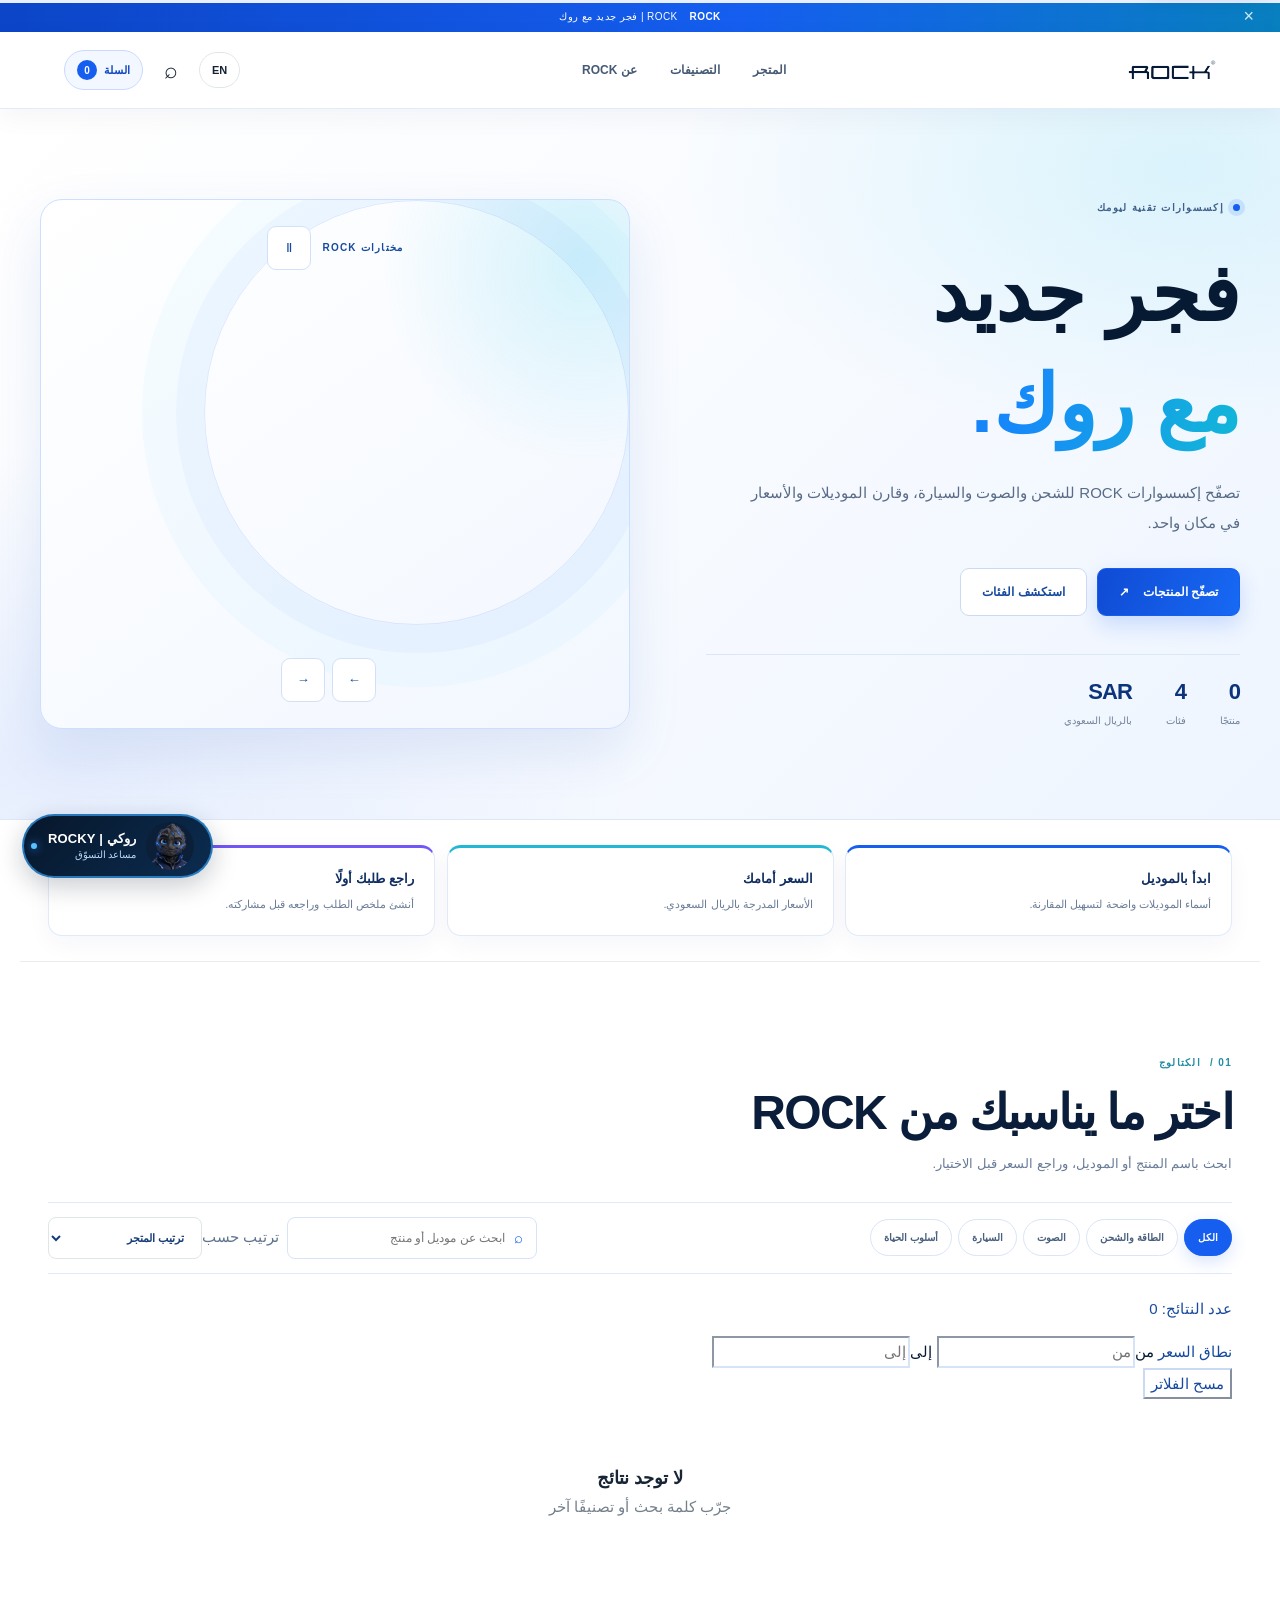
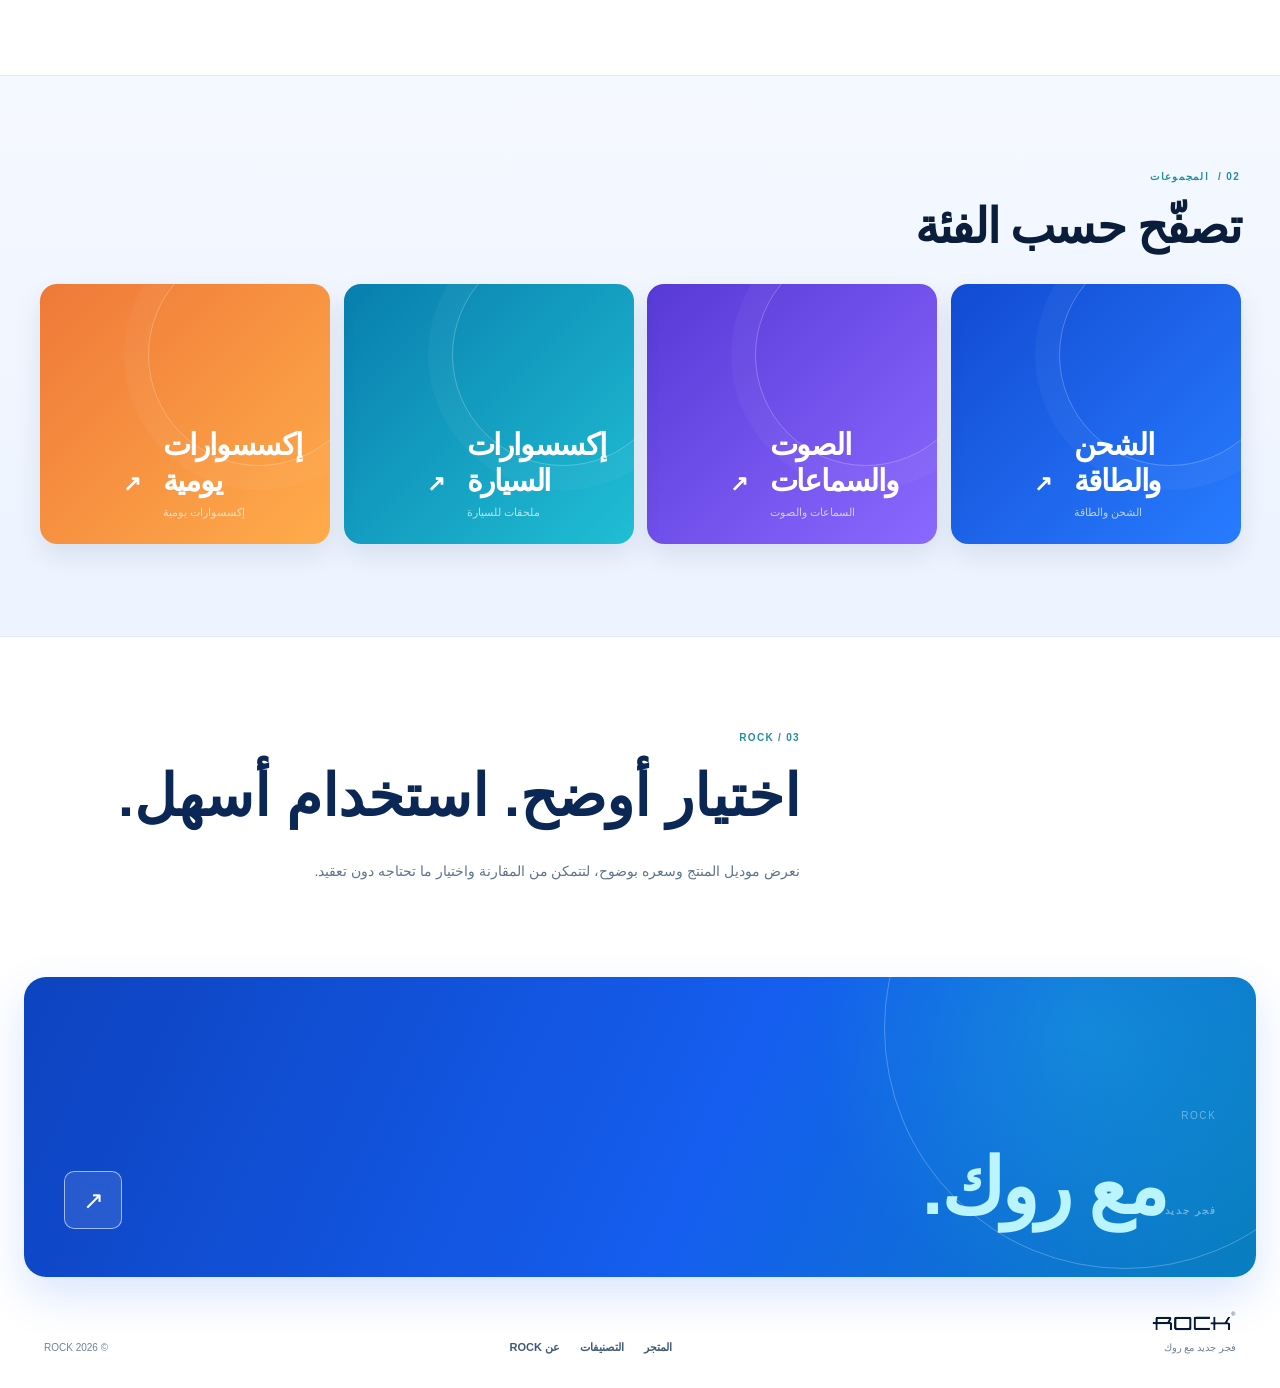
==== commit c4a1cc88: "Load vivid ROCK brand styling on storefront" ====
--- a/index.html
+++ b/index.html
@@ -25,7 +25,8 @@
   <link href="https://fonts.googleapis.com/css2?family=Inter:wght@400;500;600;700;800;900&family=IBM+Plex+Sans+Arabic:wght@400;500;600;700&display=swap" rel="stylesheet">
   <link rel="stylesheet" href="styles.css?v=20261022-dawn-refresh-v1">
   <link rel="stylesheet" href="rocky-assistant.css?v=20261022-catalog-quality">
-  <link rel="stylesheet" href="rock-design-system.css?v=20261111-modern-industrial-v4">
+  <link rel="stylesheet" href="rock-design-system.css?v=20261111-modern-industrial-v3">
+  <link rel="stylesheet" href="rock-vivid-brand.css?v=20261120-v1">
 </head>
 <body>
   <a class="skip-link" href="#main-content" data-i18n="skipToContent">تجاوز إلى المحتوى</a>
@@ -40,7 +41,6 @@
         <a href="#shop" data-nav="shop" data-i18n="shop">المتجر</a>
         <a href="#collections" data-nav="collections" data-i18n="collections">التصنيفات</a>
         <a href="#story" data-nav="story" data-i18n="story">عن ROCK</a>
-        <a href="#business" data-b2b="nav">للشركات والموزعين</a>
       </nav>
       <div class="header-actions">
         <button class="text-btn" id="langBtn" data-i18n-aria="switchLanguage" aria-label="تغيير اللغة">EN</button>
@@ -52,7 +52,6 @@
       <a href="#shop" data-mobile-link data-i18n="shop">المتجر</a>
       <a href="#collections" data-mobile-link data-i18n="collections">التصنيفات</a>
       <a href="#story" data-mobile-link data-i18n="story">عن ROCK</a>
-      <a href="#business" data-mobile-link data-b2b="nav">للشركات والموزعين</a>
     </nav>
   </header>
 
@@ -126,44 +125,10 @@
     <section class="collections section-shell" id="collections">
       <div class="section-head"><div><div class="eyebrow">02 / <span data-i18n="collectionsLabel">المجموعات</span></div><h2 data-i18n="collectionsTitle">اختر حسب يومك</h2></div></div>
       <div class="collection-grid">
-        <button class="collection-card collection-power" data-collection="power"><span class="collection-card-art" data-collection-art aria-hidden="true"></span><div><b data-i18n="powerLabel">الشحن والطاقة</b><small data-i18n="powerText">طاقة وشحن</small></div><strong>↗</strong></button>
-        <button class="collection-card collection-audio" data-collection="audio"><span class="collection-card-art" data-collection-art aria-hidden="true"></span><div><b data-i18n="audioLabel">الصوت</b><small data-i18n="audioText">صوتك في كل مكان</small></div><strong>↗</strong></button>
-        <button class="collection-card collection-drive" data-collection="car"><span class="collection-card-art" data-collection-art aria-hidden="true"></span><div><b data-i18n="driveLabel">إكسسوارات السيارة</b><small data-i18n="driveText">حلول للسيارة</small></div><strong>↗</strong></button>
-        <button class="collection-card collection-life" data-collection="lifestyle"><span class="collection-card-art" data-collection-art aria-hidden="true"></span><div><b data-i18n="lifeLabel">إكسسوارات يومية</b><small data-i18n="lifeText">تفاصيل يومية</small></div><strong>↗</strong></button>
-      </div>
-    </section>
-
-    <section class="dealer-section" id="business" aria-labelledby="dealerTitle">
-      <div class="dealer-copy">
-        <p class="dealer-eyebrow" data-b2b="eyebrow">ROCK / BUSINESS</p>
-        <h2 id="dealerTitle" data-b2b="title">توريد ROCK لأعمالك.</h2>
-        <p class="dealer-intro" data-b2b="intro">جهّز قائمة موديلاتك وكمياتها، ثم أنشئ طلب تسعير واحدًا لمراجعته ومشاركته.</p>
-        <ul class="dealer-benefits">
-          <li data-b2b="point1">تحديد دقيق برقم الموديل والباركود.</li>
-          <li data-b2b="point2">قائمة موحدة بالمنتجات والكميات من سلتك.</li>
-          <li data-b2b="point3">مراجعة السعر والتوفر وشروط التوريد قبل الاعتماد.</li>
-        </ul>
-        <a class="dealer-catalog-link" href="#shop" data-b2b="catalogLink">العودة إلى الكتالوج ↗</a>
-      </div>
-      <div class="dealer-panel">
-        <div class="dealer-panel-heading"><span>01 / B2B</span><h3 data-b2b="formTitle">بيانات المنشأة</h3></div>
-        <form id="dealerRequestForm">
-          <div class="dealer-form-grid">
-            <label class="dealer-field"><span data-b2b="company">اسم المنشأة أو المتجر</span><input name="company" autocomplete="organization" maxlength="120" required></label>
-            <label class="dealer-field"><span data-b2b="contact">مسؤول التواصل</span><input name="contact" autocomplete="name" maxlength="100"></label>
-            <label class="dealer-field"><span data-b2b="phone">رقم الجوال</span><input name="phone" type="tel" inputmode="tel" autocomplete="tel" maxlength="32" required></label>
-            <label class="dealer-field"><span data-b2b="city">المدينة</span><input name="city" autocomplete="address-level2" maxlength="80"></label>
-            <label class="dealer-field dealer-field-wide"><span data-b2b="volume">حجم الطلب المتوقع</span><select name="volume"><option value="" data-b2b="volumeChoose">اختر تقديرًا</option><option value="trial" data-b2b="volumeTrial">طلب تجريبي</option><option value="50-200" data-b2b="volume50">50–200 قطعة</option><option value="201-500" data-b2b="volume200">201–500 قطعة</option><option value="500+" data-b2b="volume500">أكثر من 500 قطعة</option><option value="recurring" data-b2b="volumeRecurring">توريد دوري</option></select></label>
-            <label class="dealer-field dealer-field-wide"><span data-b2b="needs">الفئات أو الموديلات المطلوبة (اختياري)</span><textarea name="needs" rows="3" maxlength="600"></textarea></label>
-          </div>
-          <button class="dealer-submit" type="submit" data-b2b="prepare">إنشاء طلب التسعير</button>
-        </form>
-        <p class="dealer-privacy" data-b2b="privacy">يُنشأ الطلب داخل المتصفح ولا يُرسل تلقائيًا. الأسعار المدرجة ليست عرض جملة معتمدًا؛ يلزم تأكيد سعر الجملة والتوفر وشروط التوريد.</p>
-        <div id="dealerRequestResult" class="dealer-request-result" hidden aria-live="polite">
-          <label class="dealer-field"><span data-b2b="preview">معاينة طلب التسعير</span><textarea id="dealerRequestText" rows="11" readonly></textarea></label>
-          <div class="dealer-result-actions"><button class="dealer-submit" id="dealerShareRequest" type="button" data-b2b="share">مشاركة الطلب</button><button class="dealer-copy" id="dealerCopyRequest" type="button" data-b2b="copy">نسخ الطلب</button></div>
-          <p class="dealer-feedback" id="dealerFeedback" role="status" aria-live="polite"></p>
-        </div>
+        <button class="collection-card collection-power" data-collection="power"><div><b data-i18n="powerLabel">الشحن والطاقة</b><small data-i18n="powerText">طاقة وشحن</small></div><strong>↗</strong></button>
+        <button class="collection-card collection-audio" data-collection="audio"><div><b data-i18n="audioLabel">الصوت</b><small data-i18n="audioText">صوتك في كل مكان</small></div><strong>↗</strong></button>
+        <button class="collection-card collection-drive" data-collection="car"><div><b data-i18n="driveLabel">إكسسوارات السيارة</b><small data-i18n="driveText">حلول للسيارة</small></div><strong>↗</strong></button>
+        <button class="collection-card collection-life" data-collection="lifestyle"><div><b data-i18n="lifeLabel">إكسسوارات يومية</b><small data-i18n="lifeText">تفاصيل يومية</small></div><strong>↗</strong></button>
       </div>
     </section>
 
@@ -175,7 +140,7 @@
     <section class="closing-banner"><div><span>ROCK</span><h2><span data-i18n="closingTitle">كل ما تحتاجه</span><em data-i18n="closingAccent">ليومك.</em></h2></div><button class="circle-arrow" id="closingShop" aria-label="تصفح المنتجات" data-i18n-aria="shopProducts">↗</button></section>
   </main>
 
-  <footer class="site-footer"><div class="footer-brand"><img src="assets/brand/rock-logo.svg" alt="ROCK"><span data-i18n="brandTagline">فجر جديد مع روك</span></div><div class="footer-links"><a href="#shop" data-i18n="shop">المتجر</a><a href="#collections" data-i18n="collections">التصنيفات</a><a href="#story" data-i18n="story">عن ROCK</a><a href="#business" data-b2b="nav">للشركات والموزعين</a></div><div class="footer-meta">&copy; <span id="year"></span> ROCK</div></footer>
+  <footer class="site-footer"><div class="footer-brand"><img src="assets/brand/rock-logo.svg" alt="ROCK"><span data-i18n="brandTagline">فجر جديد مع روك</span></div><div class="footer-links"><a href="#shop" data-i18n="shop">المتجر</a><a href="#collections" data-i18n="collections">التصنيفات</a><a href="#story" data-i18n="story">عن ROCK</a></div><div class="footer-meta">&copy; <span id="year"></span> ROCK</div></footer>
 
   <div class="overlay" id="overlay"></div>
   <aside class="cart-drawer" id="cartDrawer" role="dialog" aria-modal="true" aria-labelledby="cartTitle" aria-label="السلة" data-i18n-aria="viewCart" aria-hidden="true" tabindex="-1"><div class="drawer-head"><div><span>ROCK</span><h3 id="cartTitle" data-i18n="bagTitle">سلتك</h3></div><button class="close-btn" id="closeCart" type="button" aria-label="إغلاق" data-i18n-aria="closeDialog">×</button></div><div class="drawer-body"><div id="cartItems"></div><div class="drawer-foot"><div><strong id="cartTotal" aria-live="polite" aria-atomic="true">0 SAR</strong></div><div><button class="btn" id="continueBtn" data-i18n="continue">متابعة التسوق</button><button class="btn btn-dark" id="checkoutBtn" data-i18n="checkout">جهّز الطلب</button></div></div></div></aside>
@@ -184,8 +149,7 @@
   <div class="modal" id="checkoutModal" role="dialog" aria-modal="true" aria-labelledby="orderModalTitle" aria-hidden="true"><div class="modal-card checkout-card"><button class="close-btn" type="button" data-close-modal aria-label="إغلاق" data-i18n-aria="closeDialog">×</button><form id="orderDetailsForm"><div class="checkout-shell"><h2 id="orderModalTitle" data-i18n="orderHeader">طلب ROCK</h2><div class="order-fields"><label for="customerName"><span data-i18n="customerNameLabel">الاسم</span><input id="customerName" name="customerName" autocomplete="name" required></label><label for="customerPhone"><span data-i18n="customerPhoneLabel">رقم الجوال</span><input id="customerPhone" name="customerPhone" type="tel" inputmode="tel" autocomplete="tel" required></label><label for="customerCity"><span data-i18n="customerCityLabel">المدينة</span><input id="customerCity" name="customerCity" autocomplete="address-level2"></label><label for="customerAddress"><span data-i18n="customerAddressLabel">العنوان</span><input id="customerAddress" name="customerAddress" autocomplete="street-address"></label></div><label class="order-notes" for="customerNotes"><span data-i18n="customerNotesLabel">ملاحظات (اختياري)</span><textarea id="customerNotes" name="customerNotes"></textarea></label><div class="order-privacy-note"><span data-i18n="orderPrivacy">لن تُرسل بياناتك تلقائيًا. عند النسخ أو المشاركة ستتضمن الرسالة البيانات التي أدخلتها؛ راجع المحتوى واختر الجهة المستلمة بنفسك. لا يوجد دفع إلكتروني.</span> <a class="order-privacy-link" href="policies.html" data-i18n="storeInfo">معلومات المتجر</a></div><div class="order-summary"><label class="order-summary-label" for="orderText"><span data-i18n="orderSummaryLabel">ملخص الطلب</span><textarea id="orderText" readonly></textarea></label><label class="order-confirmation" for="orderConfirmation"><input id="orderConfirmation" name="orderConfirmation" type="checkbox" required><span data-i18n="orderConfirmationLabel">أؤكد أنني راجعت الملخص وأفهم أنه ليس طلبًا مؤكدًا، وأن السعر والتوفر والتوصيل تحتاج إلى تأكيد.</span></label><div class="order-actions"><button type="button" class="btn btn-dark" id="shareOrder" data-i18n="shareOrder">مشاركة الطلب</button><button type="button" class="btn policy-secondary" id="copyOrder" data-i18n="copyOrder">نسخ تفاصيل الطلب</button><button type="button" class="btn policy-secondary" id="doneOrder" data-i18n="done">تم</button></div></div></div></form></div></div>
 
   <div class="toast" id="toast" role="status" aria-live="polite"></div>
-  <script src="products.js?v=20261111-b2b-v1"></script><script src="data/product-image-quality.js?v=20261022-dawn-refresh-v1"></script><script src="app.js?v=20261111-b2b-catalog-v1"></script>
-  <script src="dealer-request.js?v=20261111-b2b-v1"></script>
+  <script src="products.js?v=20261022-catalog-quality"></script><script src="data/product-image-quality.js?v=20261022-dawn-refresh-v1"></script><script src="app.js?v=20261030-featured-carousel-v1"></script>
   <script src="rocky-assistant.js?v=20261021-audit-release-1"></script>
   <script src="rock-experience.js?v=20261030-immersive-rock-v1"></script>
 </body>
--- a/rock-vivid-brand.css
+++ b/rock-vivid-brand.css
@@ -0,0 +1,269 @@
+/* ROCK — Vivid Brand Layer
+   Electric blue energy, bright category accents, clean editorial spacing.
+   Loaded after the base design system; preserves the original ROCK logo and product data. */
+:root{
+  --rock-ink:#071a33;
+  --rock-navy:#071a33;
+  --rock-blue:#155eef;
+  --rock-blue-2:#2678ff;
+  --rock-cyan:#22c7e8;
+  --rock-violet:#7357f6;
+  --rock-orange:#ff8a3d;
+  --rock-paper:#f4f7ff;
+  --rock-line:#dce6f5;
+  --rock-muted:#64758b;
+  --rock-radius:18px;
+  --rock-shadow:0 18px 48px rgba(12,51,120,.10);
+}
+::selection{background:#cfe0ff;color:#071a33}
+html{scroll-behavior:smooth;scroll-padding-top:92px}
+body{background:#fff;color:var(--rock-ink)}
+.rock-progress{background:#e9efff!important}
+.rock-progress span{background:linear-gradient(90deg,#155eef,#22c7e8)!important}
+
+/* Announcement and navigation */
+.announcement{
+  background:linear-gradient(90deg,#0c45c7 0%,#155eef 58%,#087fbf 100%)!important;
+  color:#fff!important;border:0;letter-spacing:.04em
+}
+.announcement span:first-child{color:#fff!important;opacity:1;font-weight:900}
+.announcement-close{color:#fff!important;opacity:.82}
+.site-header{
+  background:rgba(255,255,255,.94)!important;
+  border-bottom:1px solid rgba(21,94,239,.12)!important;
+  box-shadow:0 8px 28px rgba(7,26,51,.045)!important;
+  backdrop-filter:blur(20px)
+}
+.desktop-nav a,.mobile-panel a{color:#465a75!important;font-weight:700}
+.desktop-nav a:hover,.desktop-nav a:focus-visible{color:var(--rock-blue)!important}
+.desktop-nav a{position:relative}
+.desktop-nav a:after{
+  content:"";position:absolute;inset-inline:0;bottom:-9px;height:2px;
+  background:var(--rock-blue);transform:scaleX(0);transform-origin:center;
+  transition:transform .2s ease
+}
+.desktop-nav a:hover:after,.desktop-nav a:focus-visible:after{transform:scaleX(1)}
+.brand img,.footer-brand img{filter:brightness(0) saturate(100%) invert(10%) sepia(58%) saturate(1150%) hue-rotate(186deg) brightness(91%) contrast(104%)!important}
+.icon-btn:hover{background:#edf3ff!important;color:var(--rock-blue)!important}
+.cart-btn{
+  border-color:#c9d9ff!important;background:#f3f7ff!important;color:#1248bf!important;
+  font-weight:800!important
+}
+.cart-btn b{background:var(--rock-blue)!important;color:#fff!important}
+.mobile-panel{border-top-color:#e0e9fa!important}
+.mobile-panel a:hover{color:var(--rock-blue)!important}
+button:focus-visible,a:focus-visible,input:focus-visible,select:focus-visible,textarea:focus-visible{
+  outline:3px solid rgba(21,94,239,.52)!important;outline-offset:3px
+}
+
+/* Hero: bright, confident, and still product-first */
+.hero.section-shell,.hero{
+  position:relative;
+  background:
+    radial-gradient(ellipse at 92% 8%,rgba(34,199,232,.13),transparent 30%),
+    radial-gradient(ellipse at 4% 92%,rgba(21,94,239,.09),transparent 34%),
+    linear-gradient(135deg,#fff 0%,#f7faff 55%,#eef5ff 100%)!important;
+  border-bottom:1px solid #dce8fa!important
+}
+.hero .eyebrow,.eyebrow{color:#41618c!important}
+.eyebrow-dot{
+  background:var(--rock-blue)!important;
+  box-shadow:0 0 0 5px rgba(21,94,239,.12)!important
+}
+.hero h1{color:var(--rock-ink)!important}
+.hero h1 span{color:var(--rock-ink)!important}
+.hero h1 em{
+  color:var(--rock-blue)!important;
+  -webkit-text-fill-color:transparent!important;
+  background:linear-gradient(100deg,#155eef 4%,#1689f9 58%,#12b7d7 100%)!important;
+  -webkit-background-clip:text!important;background-clip:text!important
+}
+.hero-copy>p{color:#586c87!important}
+.hero-actions .btn-dark,.btn-dark{
+  background:linear-gradient(110deg,#104bd4,#1769f4)!important;
+  border-color:#155eef!important;color:#fff!important;
+  box-shadow:0 9px 22px rgba(21,94,239,.19)!important
+}
+.hero-actions .btn-dark:hover,.btn-dark:hover{
+  background:linear-gradient(110deg,#0d3faf,#0d5adf)!important;
+  border-color:#0d5adf!important;box-shadow:0 12px 26px rgba(21,94,239,.25)!important
+}
+.hero-actions .btn-link{
+  background:#fff!important;border-color:#cbdaf4!important;color:#174a9f!important
+}
+.hero-actions .btn-link:hover{background:#eff5ff!important;border-color:#8eb4ff!important}
+.hero-meta{border-color:#dbe6f7!important}
+.hero-meta strong{color:#0c347b!important}
+.hero-meta span{color:#73839a!important}
+
+/* Featured product stage */
+.hero-visual.featured-carousel{
+  border:1px solid #cddfff!important;border-radius:22px!important;
+  background:
+    radial-gradient(circle at 92% 12%,rgba(34,199,232,.17),transparent 28%),
+    linear-gradient(145deg,#fff 0%,#f2f7ff 100%)!important;
+  box-shadow:0 22px 55px rgba(18,72,170,.10)!important
+}
+.hero-visual.featured-carousel:before{
+  border-color:rgba(21,94,239,.13)!important;
+  box-shadow:0 0 0 28px rgba(21,94,239,.035),0 0 0 62px rgba(34,199,232,.035)!important
+}
+.featured-carousel-label{color:#174a9f!important}
+.featured-pause,.featured-arrow{
+  border-color:#d2e0fa!important;color:#174a9f!important;background:#fff!important
+}
+.featured-pause:hover,.featured-arrow:hover{
+  background:#eaf2ff!important;border-color:#9bbcff!important;color:#155eef!important
+}
+.featured-media{border-color:#dfebff!important;background:#fff!important}
+.featured-category{
+  border-color:#c9d9ff!important;background:#eaf1ff!important;color:#1555d8!important
+}
+.featured-model b{color:#244a87!important}
+.featured-price strong{color:#0d3d9e!important}
+.featured-view{
+  background:linear-gradient(110deg,#104bd4,#1769f4)!important;
+  border-color:#155eef!important;color:#fff!important
+}
+.featured-view:hover{background:#0c45c7!important;border-color:#0c45c7!important}
+.featured-add{border-color:#cbdaf4!important;color:#174a9f!important;background:#fff!important}
+.featured-add:hover{background:#edf4ff!important;border-color:#8eb4ff!important;color:#104bd4!important}
+.featured-dot.is-active:before{background:var(--rock-blue)!important}
+
+/* Trust strip */
+.service-strip{gap:12px!important}
+.service-item{
+  background:#fff!important;border:1px solid #e1eaf8!important;border-top:3px solid #155eef!important;
+  border-radius:14px!important;box-shadow:0 8px 24px rgba(12,51,120,.045)!important;
+  padding:20px!important
+}
+.service-item:nth-child(2){border-top-color:#22b8d5!important}
+.service-item:nth-child(3){border-top-color:#7357f6!important}
+.service-item h3{color:#102e61!important}
+.service-item p{color:#6b7e98!important}
+
+/* Catalog and product cards */
+.section-head h2{color:#0a1d3a!important}
+.shop-intro{color:#687b96!important}
+.shop-toolbar{border-color:#e1eafa!important}
+.chip{
+  border-color:#d9e5f8!important;background:#fff!important;color:#49617f!important;
+  border-radius:999px!important
+}
+.chip.active,.chip:hover{
+  background:var(--rock-blue)!important;border-color:var(--rock-blue)!important;color:#fff!important;
+  box-shadow:0 6px 16px rgba(21,94,239,.16)
+}
+.search-box,.sort-control{border-color:#d7e4f8!important;background:#fff!important}
+.search-box:focus-within,.sort-control:focus-within{
+  border-color:#8eb4ff!important;box-shadow:0 0 0 3px rgba(21,94,239,.08)!important
+}
+.search-box>span{color:var(--rock-blue)!important}
+.sort-control-label{color:#60748f!important}
+.sort-control select{color:#173d79!important}
+.catalog-filter-row{border-color:#e1eafa!important}
+.results-summary,.price-controls-label{color:#174a9f!important}
+.price-input input{border-color:#d7e4f8!important}
+.price-input input:focus{border-color:#8eb4ff!important}
+.clear-filter{border-color:#cbdaf4!important;color:#174a9f!important;background:#fff!important}
+.clear-filter:hover:not(:disabled){background:#edf4ff!important;border-color:#8eb4ff!important}
+.product-card{
+  border-color:#e0e9f7!important;border-radius:17px!important;
+  box-shadow:0 5px 20px rgba(12,51,120,.045)!important
+}
+.product-card:hover{
+  border-color:#a9c5ff!important;box-shadow:0 18px 38px rgba(21,94,239,.12)!important
+}
+.product-image{background:#fff!important;border-bottom:1px solid #edf2fb!important}
+.product-image img{background:#fff!important;mix-blend-mode:normal!important}
+.product-tag{
+  color:#124bc4!important;background:#edf3ff!important;border-color:#cbdcff!important
+}
+.product-model{color:#7184a0!important}
+.product-name{color:#10284c!important}
+.product-title-link:hover .product-name{color:#155eef!important}
+.price{color:#1047b7!important}
+.product-detail-link{color:#52709b!important}
+.product-detail-link:hover{color:#155eef!important;border-color:#155eef!important}
+.product-action-btn{border-color:#d2e0f7!important;color:#204879!important}
+.product-action-view{background:#fff!important}
+.product-action-view:hover{background:#f0f5ff!important;border-color:#9dbbfa!important}
+.product-action-add{
+  background:linear-gradient(110deg,#104bd4,#1769f4)!important;
+  border-color:#155eef!important;color:#fff!important
+}
+.product-action-add:hover{
+  background:linear-gradient(110deg,#0c45c7,#1259da)!important;border-color:#0c45c7!important
+}
+
+/* Color-coded collection cards — each category gets its own clear identity */
+.collections{
+  background:linear-gradient(180deg,#f5f8ff 0%,#edf4ff 100%)!important;
+  border-top:1px solid #e1eaff;border-bottom:1px solid #e1eaff
+}
+.collection-card{
+  border-radius:17px!important;box-shadow:0 12px 28px rgba(12,40,92,.10)!important;
+  overflow:hidden
+}
+.collection-card:after{
+  border-color:rgba(255,255,255,.25)!important;
+  box-shadow:0 0 0 24px rgba(255,255,255,.035)!important
+}
+.collection-power{
+  background:linear-gradient(135deg,#124bd3 0%,#287cff 100%)!important
+}
+.collection-audio{
+  background:linear-gradient(135deg,#5739d6 0%,#8a69ff 100%)!important
+}
+.collection-drive{
+  background:linear-gradient(135deg,#087eae 0%,#20bed4 100%)!important
+}
+.collection-life{
+  background:linear-gradient(135deg,#ef7938 0%,#ffac4b 100%)!important
+}
+.collection-card b{color:#fff!important}
+.collection-card small{color:rgba(255,255,255,.88)!important}
+.collection-card>strong{color:#fff!important}
+.collection-card:hover{filter:saturate(1.08);box-shadow:0 18px 38px rgba(12,40,92,.16)!important}
+
+/* Brand story and final call-to-action */
+.story{position:relative}
+.story-mark-logo{filter:none!important;opacity:.94}
+.story-copy h2{color:#0b2755!important}
+.story-copy h2 em,.story-copy strong{color:var(--rock-blue)!important}
+.story-copy p{color:#60748e!important}
+.closing-banner{
+  background:
+    radial-gradient(circle at 86% 18%,rgba(34,199,232,.28),transparent 25%),
+    linear-gradient(115deg,#0d43bf 0%,#155eef 56%,#087fbf 100%)!important;
+  border-radius:22px!important;box-shadow:0 18px 45px rgba(21,94,239,.16)
+}
+.closing-banner:before{border-color:rgba(255,255,255,.25)!important}
+.closing-banner span{color:rgba(255,255,255,.78)!important}
+.closing-banner h2{color:#fff!important}
+.closing-banner em{color:#b9f4ff!important}
+.circle-arrow{
+  border-color:rgba(255,255,255,.58)!important;background:rgba(255,255,255,.10)!important;
+  color:#fff!important;backdrop-filter:blur(8px)
+}
+.circle-arrow:hover{background:#fff!important;color:#155eef!important;border-color:#fff!important}
+.site-footer{border-color:#e0e9f7!important}
+.footer-brand span,.footer-meta{color:#71819a!important}
+.footer-links a{color:#405a7c!important}
+.footer-links a:hover{color:#155eef!important}
+
+/* Draw attention through color and motion, not clutter */
+.btn,.collection-card,.product-card,.featured-view,.featured-add,.circle-arrow{
+  transition:transform .22s cubic-bezier(.2,.75,.25,1),background .22s,border-color .22s,box-shadow .22s,filter .22s
+}
+.collection-card:hover,.product-card:hover{transform:translateY(-3px)}
+.rock-reveal{will-change:transform,opacity}
+@media(max-width:760px){
+  .service-item{border-radius:12px!important}
+  .collection-card{min-height:155px}
+  .hero-visual.featured-carousel{box-shadow:0 12px 30px rgba(18,72,170,.08)!important}
+  .closing-banner{border-radius:17px!important}
+}
+@media(prefers-reduced-motion:reduce){
+  *,*::before,*::after{scroll-behavior:auto!important;transition-duration:.01ms!important;animation-duration:.01ms!important}
+}
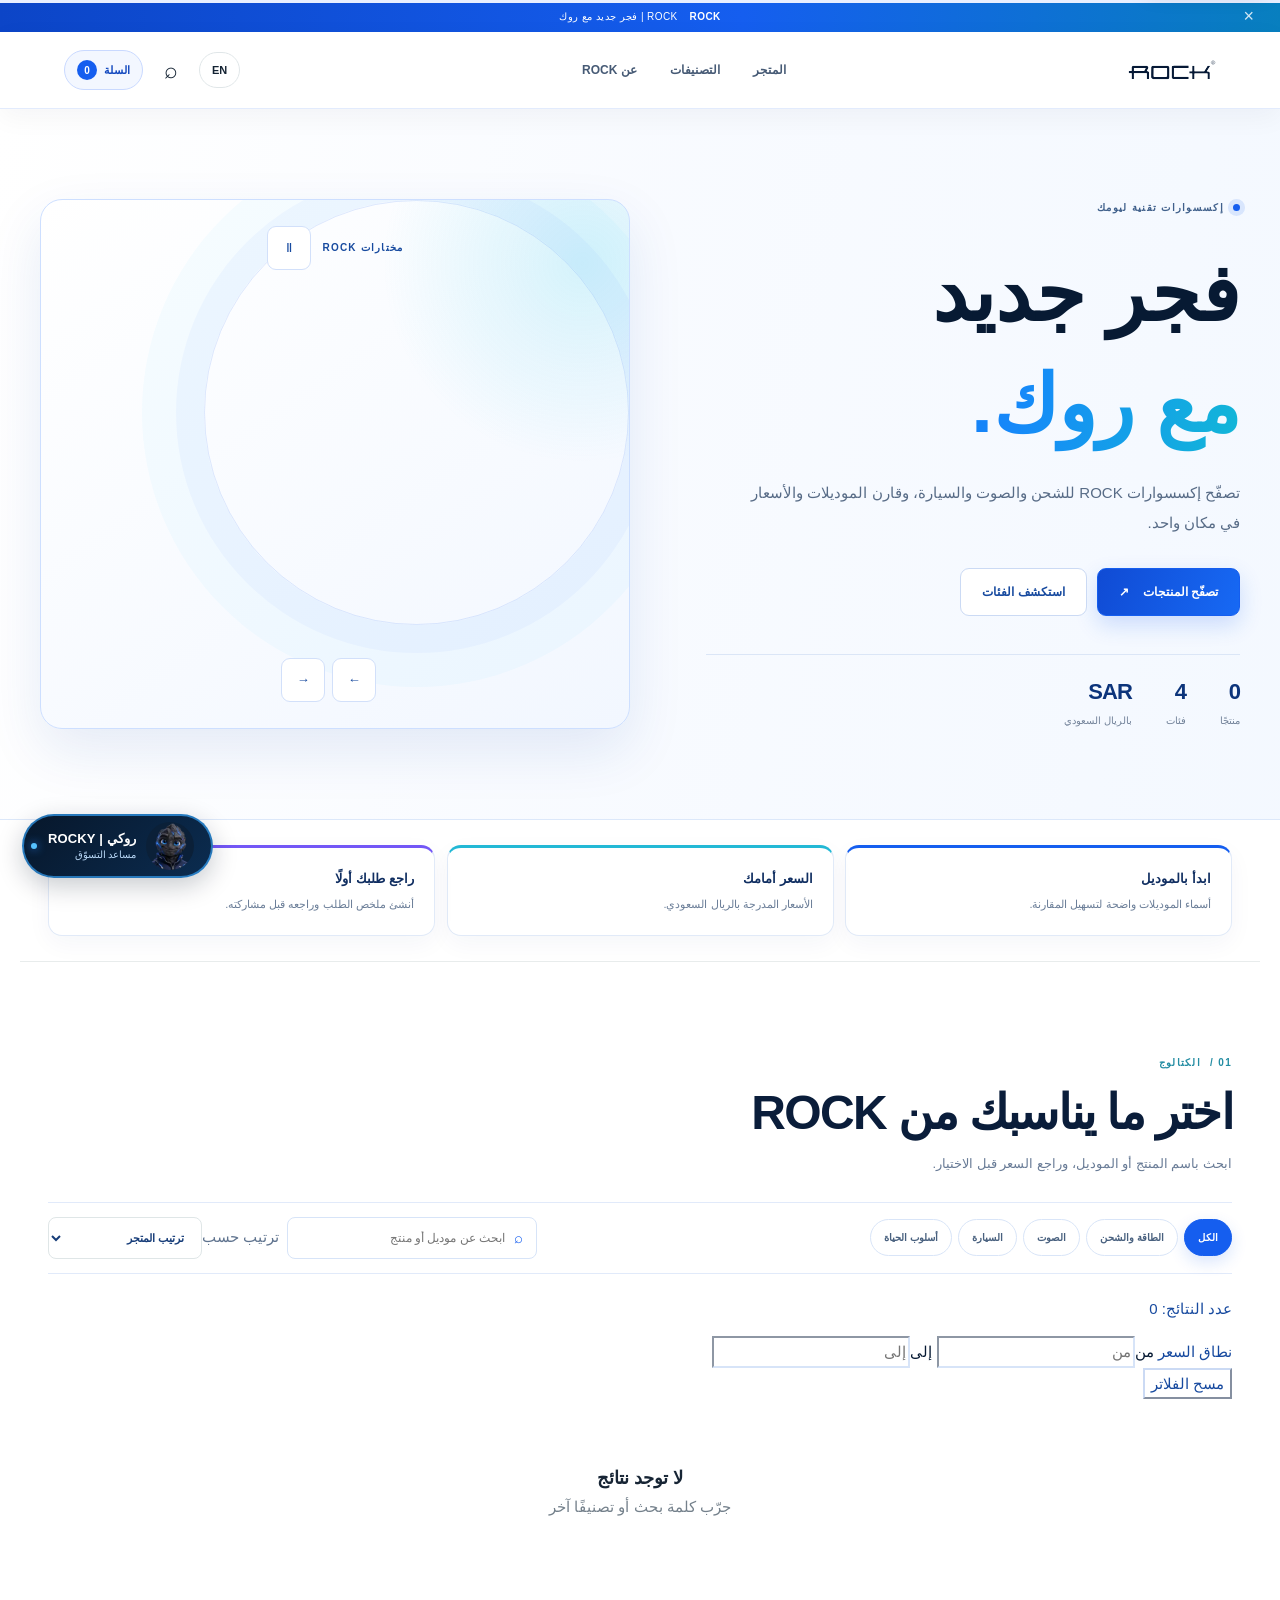
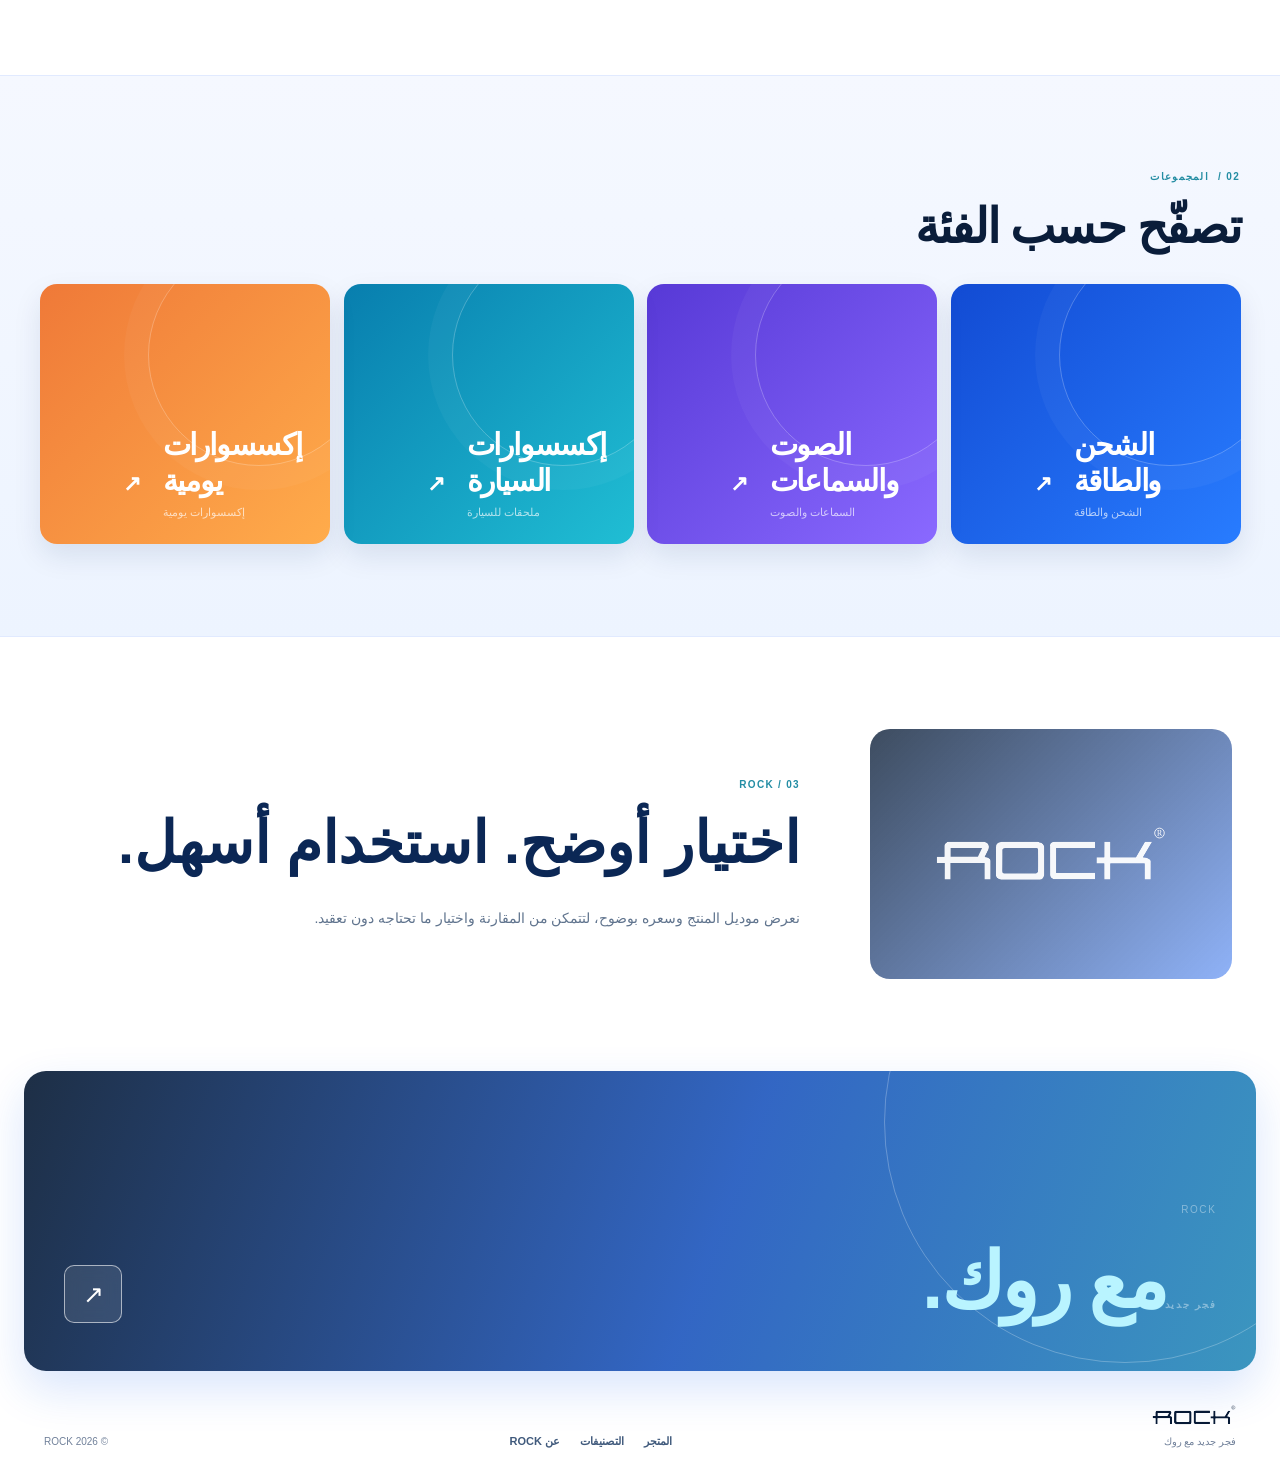
==== commit 4100ff28: "Allow ROCK branded rock background photography" ====
--- a/index.html
+++ b/index.html
@@ -5,7 +5,7 @@
   <meta name="viewport" content="width=device-width,initial-scale=1,viewport-fit=cover">
   <meta name="theme-color" content="#ffffff">
   <meta name="referrer" content="strict-origin-when-cross-origin">
-  <meta http-equiv="Content-Security-Policy" content="default-src 'self'; base-uri 'self'; object-src 'none'; script-src 'self'; style-src 'self' 'unsafe-inline' https://fonts.googleapis.com; font-src 'self' https://fonts.gstatic.com; img-src 'self' data:; connect-src 'self'; form-action 'self'; upgrade-insecure-requests">
+  <meta http-equiv="Content-Security-Policy" content="default-src 'self'; base-uri 'self'; object-src 'none'; script-src 'self'; style-src 'self' 'unsafe-inline' https://fonts.googleapis.com; font-src 'self' https://fonts.gstatic.com; img-src 'self' data: https://images.pexels.com; connect-src 'self'; form-action 'self'; upgrade-insecure-requests">
   <link rel="canonical" href="https://nashhal.github.io/ROCK/">
   <meta name="description" content="استكشف إكسسوارات ROCK للشحن والصوت والسيارة. قارن الموديلات والأسعار المدرجة بالريال السعودي.">
   <meta name="robots" content="index,follow,max-image-preview:large">
--- a/rock-vivid-brand.css
+++ b/rock-vivid-brand.css
@@ -228,7 +228,7 @@
 
 /* Brand story and final call-to-action */
 .story{position:relative}
-.story-mark-logo{filter:none!important;opacity:.94}
+.story-mark-logo{filter:brightness(0) saturate(100%) invert(10%) sepia(58%) saturate(1150%) hue-rotate(186deg) brightness(91%) contrast(104%)!important;opacity:.94}
 .story-copy h2{color:#0b2755!important}
 .story-copy h2 em,.story-copy strong{color:var(--rock-blue)!important}
 .story-copy p{color:#60748e!important}
@@ -266,4 +266,44 @@
 }
 @media(prefers-reduced-motion:reduce){
   *,*::before,*::after{scroll-behavior:auto!important;transition-duration:.01ms!important;animation-duration:.01ms!important}
-}+}
+
+/* ROCK geological imagery — real rock photography as a restrained brand texture.
+   Pexels photo credits: Francesco Ungaro (20713770), Goszton (30831663).
+   Used as background photography, never as the logo or a product image. */
+.hero.section-shell,.hero{
+  background:
+    linear-gradient(100deg,rgba(255,255,255,.94) 0%,rgba(247,250,255,.86) 48%,rgba(238,245,255,.66) 100%),
+    url("https://images.pexels.com/photos/20713770/pexels-photo-20713770.jpeg?auto=compress&cs=tinysrgb&w=2200")
+    center 48%/cover no-repeat!important;
+}
+.closing-banner{
+  background:
+    linear-gradient(110deg,rgba(7,26,51,.91) 0%,rgba(17,77,186,.86) 56%,rgba(4,120,173,.78) 100%),
+    url("https://images.pexels.com/photos/30831663/pexels-photo-30831663.jpeg?auto=compress&cs=tinysrgb&w=2200")
+    center 52%/cover no-repeat!important;
+}
+.story-mark{
+  position:relative;isolation:isolate;overflow:hidden;
+  min-height:250px;padding:28px;border-radius:20px;
+  background:
+    linear-gradient(135deg,rgba(7,26,51,.78),rgba(21,94,239,.48)),
+    url("https://images.pexels.com/photos/20713770/pexels-photo-20713770.jpeg?auto=compress&cs=tinysrgb&w=1200")
+    center/cover no-repeat;
+}
+.story-mark-logo{
+  position:relative;z-index:1;filter:brightness(0) invert(1)!important;
+  width:min(76%,290px);max-height:130px
+}
+@media(max-width:760px){
+  .hero.section-shell,.hero{
+    background:
+      linear-gradient(180deg,rgba(255,255,255,.93),rgba(245,249,255,.86)),
+      url("https://images.pexels.com/photos/20713770/pexels-photo-20713770.jpeg?auto=compress&cs=tinysrgb&w=1400")
+      center/cover no-repeat!important;
+  }
+  .story-mark{min-height:170px;padding:20px}
+}
+@media(prefers-reduced-motion:reduce){
+  .hero.section-shell,.hero,.closing-banner,.story-mark{background-attachment:scroll!important}
+}
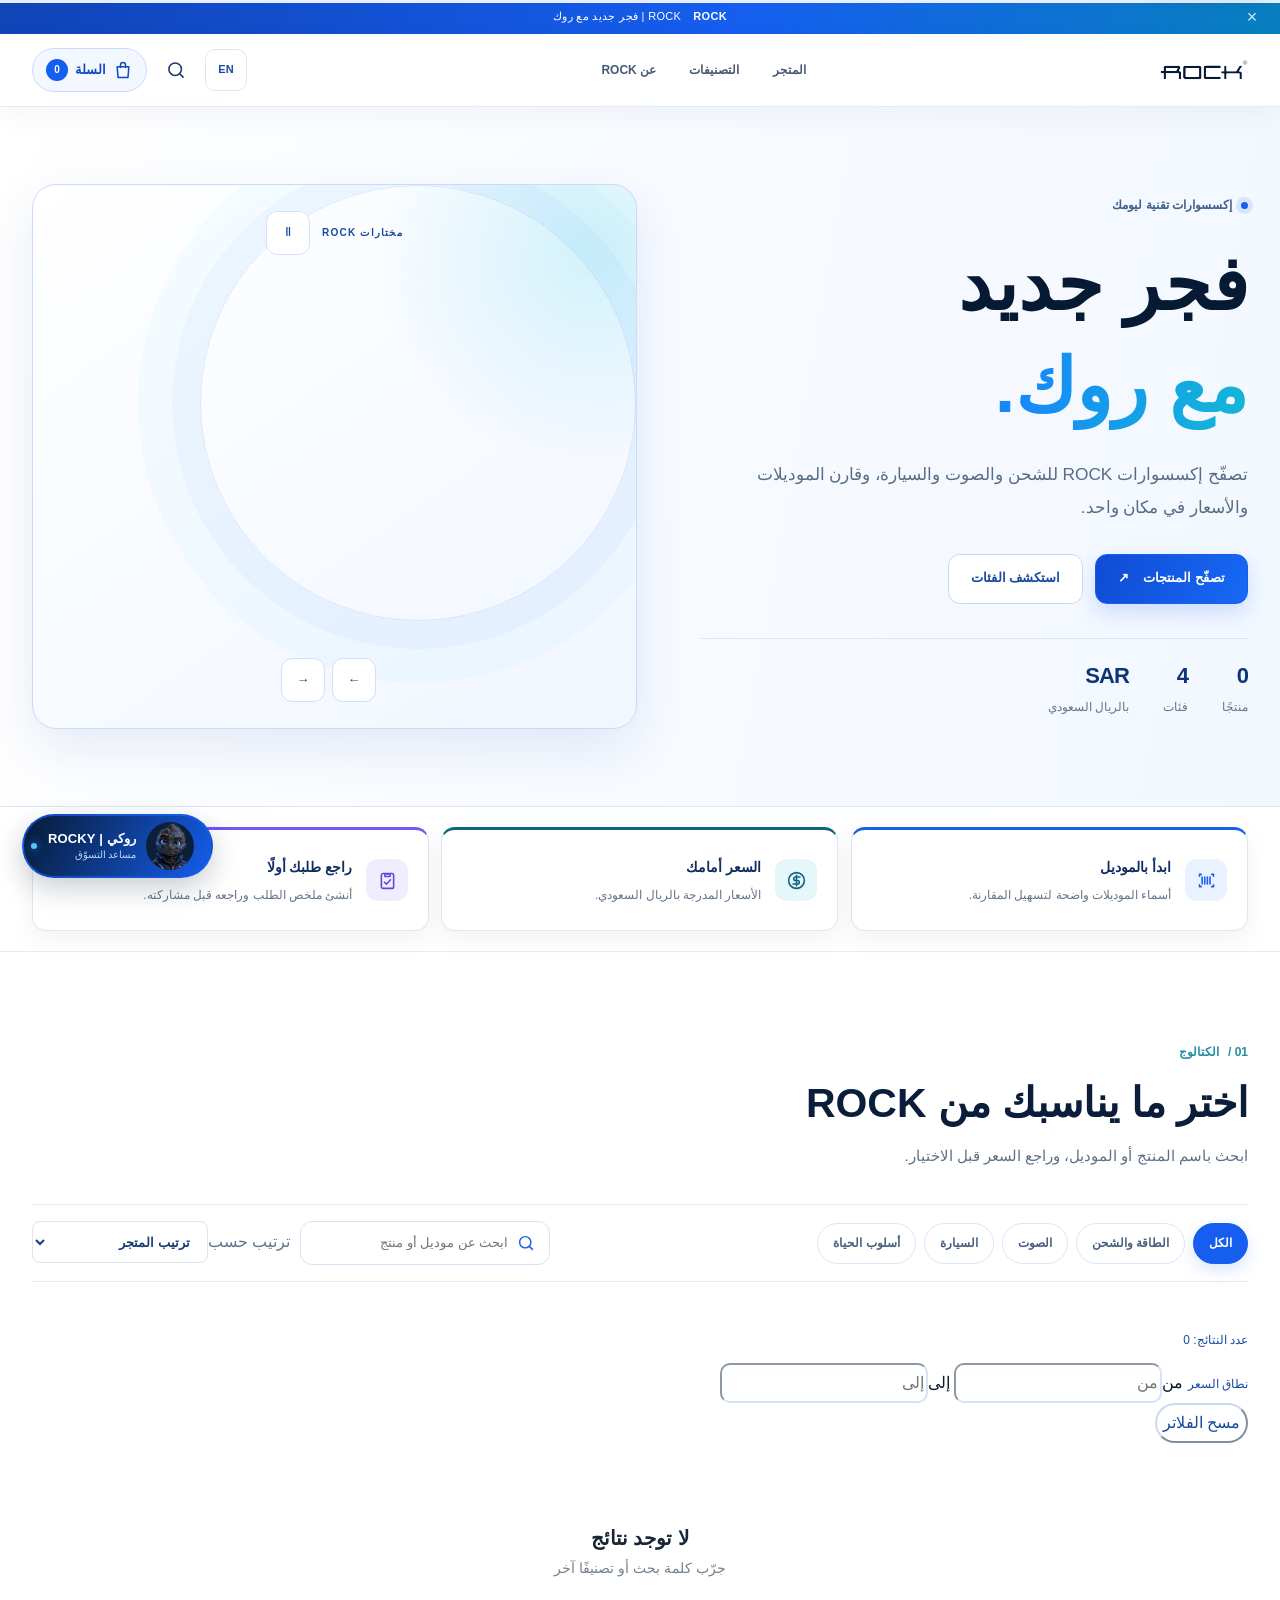
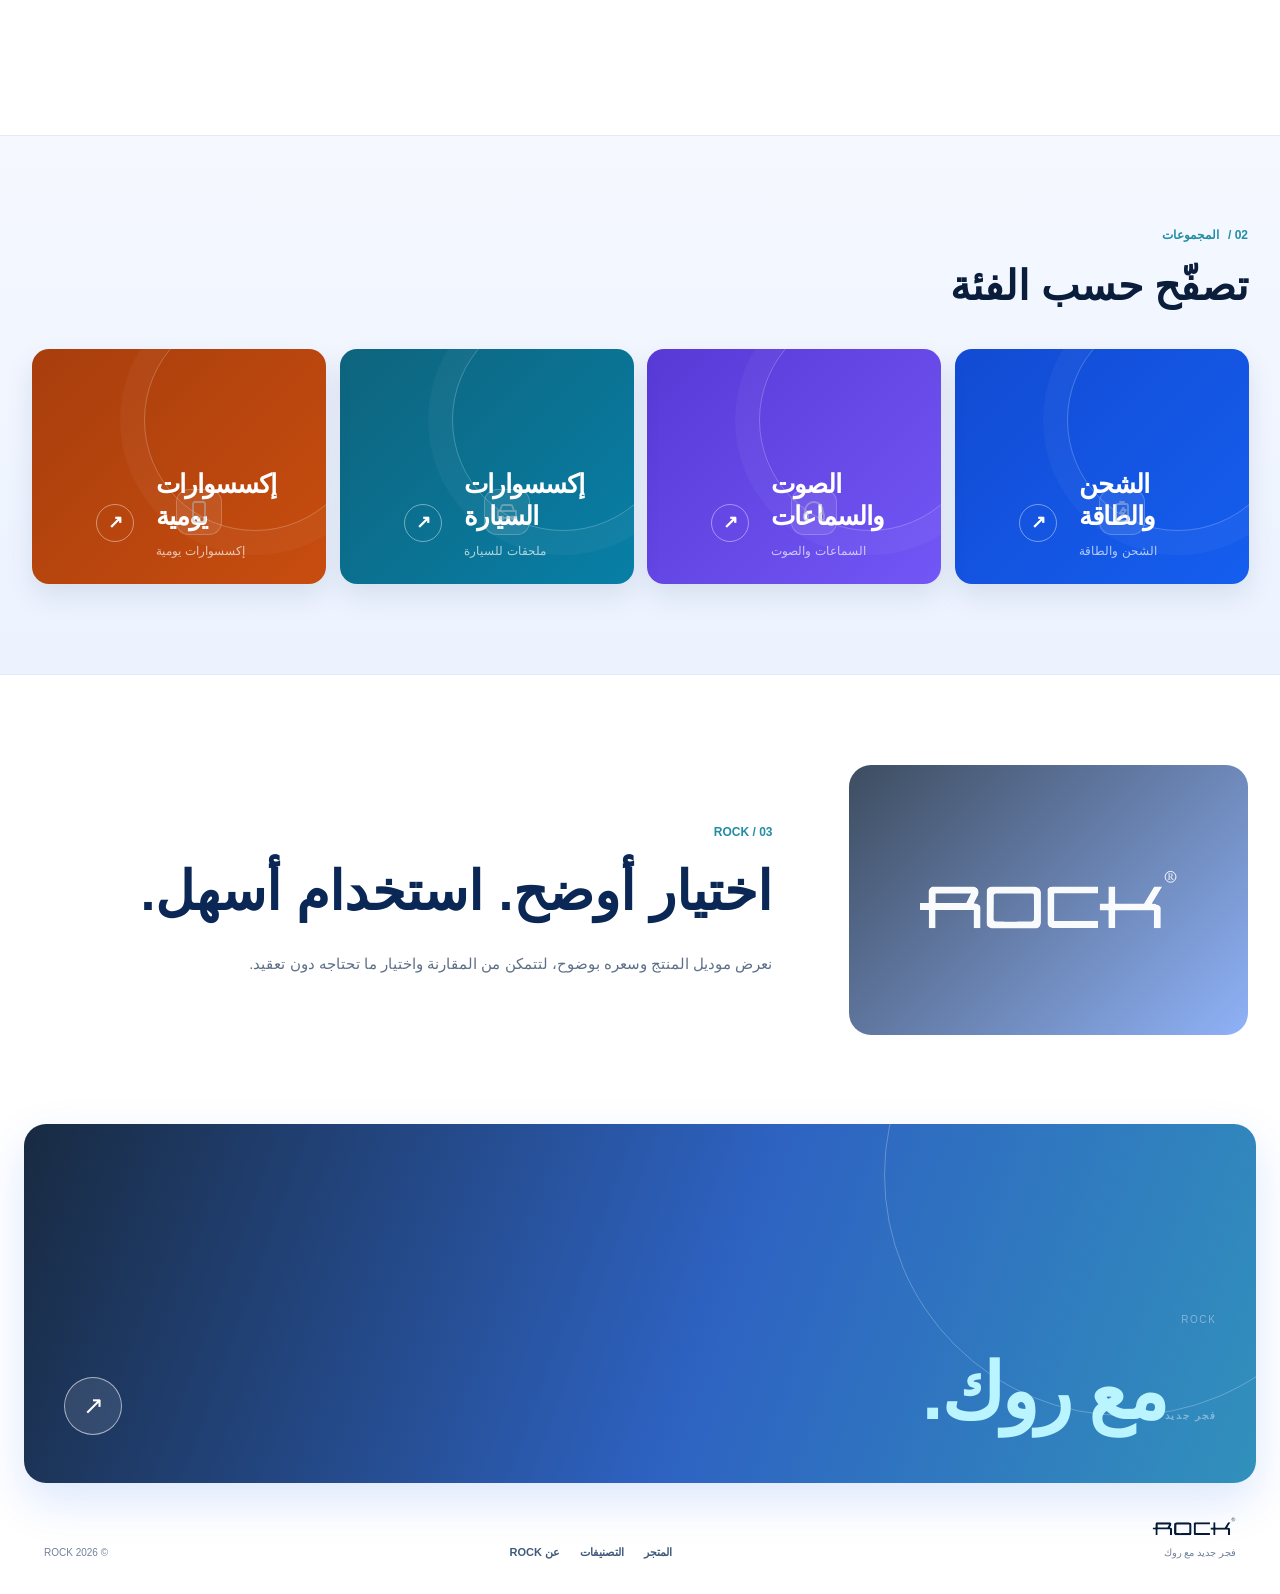
==== commit bdb2fd3b: "Apply ROCK global visual system, icons and storefront metadata" ====
--- a/index.html
+++ b/index.html
@@ -3,10 +3,12 @@
 <head>
   <meta charset="utf-8">
   <meta name="viewport" content="width=device-width,initial-scale=1,viewport-fit=cover">
-  <meta name="theme-color" content="#ffffff">
+  <meta name="theme-color" content="#155EEF">
   <meta name="referrer" content="strict-origin-when-cross-origin">
   <meta http-equiv="Content-Security-Policy" content="default-src 'self'; base-uri 'self'; object-src 'none'; script-src 'self'; style-src 'self' 'unsafe-inline' https://fonts.googleapis.com; font-src 'self' https://fonts.gstatic.com; img-src 'self' data: https://images.pexels.com; connect-src 'self'; form-action 'self'; upgrade-insecure-requests">
   <link rel="canonical" href="https://nashhal.github.io/ROCK/">
+  <link rel="icon" href="assets/brand/rock-logo.svg" type="image/svg+xml">
+  <link rel="preconnect" href="https://images.pexels.com">
   <meta name="description" content="استكشف إكسسوارات ROCK للشحن والصوت والسيارة. قارن الموديلات والأسعار المدرجة بالريال السعودي.">
   <meta name="robots" content="index,follow,max-image-preview:large">
   <meta property="og:type" content="website">
@@ -26,7 +28,7 @@
   <link rel="stylesheet" href="styles.css?v=20261022-dawn-refresh-v1">
   <link rel="stylesheet" href="rocky-assistant.css?v=20261022-catalog-quality">
   <link rel="stylesheet" href="rock-design-system.css?v=20261111-modern-industrial-v3">
-  <link rel="stylesheet" href="rock-vivid-brand.css?v=20261120-v1">
+  <link rel="stylesheet" href="rock-vivid-brand.css?v=20261120-v2">
 </head>
 <body>
   <a class="skip-link" href="#main-content" data-i18n="skipToContent">تجاوز إلى المحتوى</a>
@@ -44,8 +46,8 @@
       </nav>
       <div class="header-actions">
         <button class="text-btn" id="langBtn" data-i18n-aria="switchLanguage" aria-label="تغيير اللغة">EN</button>
-        <button class="icon-btn" id="searchBtn" aria-label="بحث" data-i18n-aria="search">⌕</button>
-        <button class="cart-btn" id="cartBtn" type="button" aria-label="عرض السلة" data-i18n-aria="viewCart" aria-controls="cartDrawer" aria-expanded="false"><span data-i18n="bag">السلة</span><b id="cartCount" aria-live="polite" aria-atomic="true">0</b></button>
+        <button class="icon-btn" id="searchBtn" type="button" aria-label="بحث" data-i18n-aria="search"><svg class="rock-icon" viewBox="0 0 24 24" fill="none" stroke="currentColor" stroke-width="1.9" stroke-linecap="round" stroke-linejoin="round" aria-hidden="true"><circle cx="11" cy="11" r="7.5"/><path d="m16.5 16.5 4 4"/></svg></button>
+        <button class="cart-btn" id="cartBtn" type="button" aria-label="عرض السلة" data-i18n-aria="viewCart" aria-controls="cartDrawer" aria-expanded="false"><svg class="rock-icon" viewBox="0 0 24 24" fill="none" stroke="currentColor" stroke-width="1.8" stroke-linecap="round" stroke-linejoin="round" aria-hidden="true"><path d="M5 8h14l-1 13H6L5 8Z"/><path d="M9 9V6a3 3 0 0 1 6 0v3"/></svg><span data-i18n="bag">السلة</span><b id="cartCount" aria-live="polite" aria-atomic="true">0</b></button>
       </div>
     </div>
     <nav class="mobile-panel" id="mobilePanel" aria-label="قائمة التنقل" data-i18n-aria="navigationMenu" aria-hidden="true">
@@ -90,9 +92,9 @@
     </section>
 
     <section class="service-strip section-shell">
-      <article class="service-item"><div><h3 data-i18n="trustProductTitle">ابدأ بالموديل</h3><p data-i18n="trustProductText">أسماء الموديلات واضحة لتسهيل المقارنة.</p></div></article>
-      <article class="service-item"><div><h3 data-i18n="trustPriceTitle">السعر أمامك</h3><p data-i18n="trustPriceText">الأسعار المدرجة بالريال السعودي.</p></div></article>
-      <article class="service-item"><div><h3 data-i18n="trustOrderTitle">راجع طلبك أولًا</h3><p data-i18n="trustOrderText">أنشئ ملخص الطلب وراجعه قبل مشاركته.</p></div></article>
+      <article class="service-item"><span class="service-icon" aria-hidden="true"><svg viewBox="0 0 24 24" fill="none" stroke="currentColor" stroke-width="1.8" stroke-linecap="round" stroke-linejoin="round"><path d="M4 7V5h2M18 5h2v2M20 17v2h-2M6 19H4v-2"/><path d="M7 8v8M10 8v8M13 8v8M16 8v8"/></svg></span><div><h3 data-i18n="trustProductTitle">ابدأ بالموديل</h3><p data-i18n="trustProductText">أسماء الموديلات واضحة لتسهيل المقارنة.</p></div></article>
+      <article class="service-item"><span class="service-icon" aria-hidden="true"><svg viewBox="0 0 24 24" fill="none" stroke="currentColor" stroke-width="1.8" stroke-linecap="round" stroke-linejoin="round"><circle cx="12" cy="12" r="9"/><path d="M16 8h-5.2a2 2 0 0 0 0 4h2.4a2 2 0 0 1 0 4H8M12 6v12"/></svg></span><div><h3 data-i18n="trustPriceTitle">السعر أمامك</h3><p data-i18n="trustPriceText">الأسعار المدرجة بالريال السعودي.</p></div></article>
+      <article class="service-item"><span class="service-icon" aria-hidden="true"><svg viewBox="0 0 24 24" fill="none" stroke="currentColor" stroke-width="1.8" stroke-linecap="round" stroke-linejoin="round"><rect x="5" y="4" width="14" height="17" rx="2"/><path d="M9 4.5h6v3H9zM8.5 14l2.2 2.2 4.8-5"/></svg></span><div><h3 data-i18n="trustOrderTitle">راجع طلبك أولًا</h3><p data-i18n="trustOrderText">أنشئ ملخص الطلب وراجعه قبل مشاركته.</p></div></article>
     </section>
 
     <section class="section-shell shop-section" id="shop">
@@ -105,7 +107,7 @@
           <button class="chip active" data-cat="all" data-i18n="catAll">All</button><button class="chip" data-cat="power" data-i18n="catPower">Power</button><button class="chip" data-cat="audio" data-i18n="catAudio">Audio</button><button class="chip" data-cat="car" data-i18n="catDrive">Drive</button><button class="chip" data-cat="lifestyle" data-i18n="catLifestyle">Lifestyle</button>
         </div>
         <div class="shop-tools">
-          <label class="search-box"><span aria-hidden="true">⌕</span><input id="searchInput" type="search" aria-label="ابحث باسم المنتج أو الموديل" placeholder="ابحث عن موديل أو منتج" data-ph-ar="ابحث عن موديل أو منتج" data-ph-en="Search model or product"></label>
+          <label class="search-box"><svg class="rock-icon" viewBox="0 0 24 24" fill="none" stroke="currentColor" stroke-width="1.9" stroke-linecap="round" stroke-linejoin="round" aria-hidden="true"><circle cx="11" cy="11" r="7.5"/><path d="m16.5 16.5 4 4"/></svg><input id="searchInput" type="search" aria-label="ابحث باسم المنتج أو الموديل" placeholder="ابحث عن موديل أو منتج" data-ph-ar="ابحث عن موديل أو منتج" data-ph-en="Search model or product"></label>
           <label class="sort-control"><span class="sort-control-label" data-i18n="sortBy">ترتيب حسب</span><select id="sortSelect" aria-label="ترتيب حسب"><option value="featured" data-i18n="sortFeatured">Featured</option><option value="low" data-i18n="sortLow">Price: low to high</option><option value="high" data-i18n="sortHigh">Price: high to low</option><option value="name" data-i18n="sortName">Name</option></select></label>
         </div>
       </div>
@@ -125,10 +127,10 @@
     <section class="collections section-shell" id="collections">
       <div class="section-head"><div><div class="eyebrow">02 / <span data-i18n="collectionsLabel">المجموعات</span></div><h2 data-i18n="collectionsTitle">اختر حسب يومك</h2></div></div>
       <div class="collection-grid">
-        <button class="collection-card collection-power" data-collection="power"><div><b data-i18n="powerLabel">الشحن والطاقة</b><small data-i18n="powerText">طاقة وشحن</small></div><strong>↗</strong></button>
-        <button class="collection-card collection-audio" data-collection="audio"><div><b data-i18n="audioLabel">الصوت</b><small data-i18n="audioText">صوتك في كل مكان</small></div><strong>↗</strong></button>
-        <button class="collection-card collection-drive" data-collection="car"><div><b data-i18n="driveLabel">إكسسوارات السيارة</b><small data-i18n="driveText">حلول للسيارة</small></div><strong>↗</strong></button>
-        <button class="collection-card collection-life" data-collection="lifestyle"><div><b data-i18n="lifeLabel">إكسسوارات يومية</b><small data-i18n="lifeText">تفاصيل يومية</small></div><strong>↗</strong></button>
+        <button class="collection-card collection-power" data-collection="power"><div><span class="collection-icon" aria-hidden="true"><svg viewBox="0 0 24 24" fill="none" stroke="currentColor" stroke-width="1.8" stroke-linecap="round" stroke-linejoin="round"><rect x="6" y="4" width="12" height="17" rx="2"/><path d="M10 2h4M13 8l-3 5h3l-1 3 4-6h-3l1-2"/></svg></span><b data-i18n="powerLabel">الشحن والطاقة</b><small data-i18n="powerText">طاقة وشحن</small></div><strong>↗</strong></button>
+        <button class="collection-card collection-audio" data-collection="audio"><div><span class="collection-icon" aria-hidden="true"><svg viewBox="0 0 24 24" fill="none" stroke="currentColor" stroke-width="1.8" stroke-linecap="round" stroke-linejoin="round"><path d="M3 14v-3a9 9 0 0 1 18 0v3"/><rect x="2" y="13" width="4" height="7" rx="2"/><rect x="18" y="13" width="4" height="7" rx="2"/></svg></span><b data-i18n="audioLabel">الصوت</b><small data-i18n="audioText">صوتك في كل مكان</small></div><strong>↗</strong></button>
+        <button class="collection-card collection-drive" data-collection="car"><div><span class="collection-icon" aria-hidden="true"><svg viewBox="0 0 24 24" fill="none" stroke="currentColor" stroke-width="1.8" stroke-linecap="round" stroke-linejoin="round"><path d="m5 11 1.5-4.5A2 2 0 0 1 8.4 5h7.2a2 2 0 0 1 1.9 1.5L19 11"/><path d="M3 11h18v7H3z"/><circle cx="7" cy="18" r="1.5"/><circle cx="17" cy="18" r="1.5"/></svg></span><b data-i18n="driveLabel">إكسسوارات السيارة</b><small data-i18n="driveText">حلول للسيارة</small></div><strong>↗</strong></button>
+        <button class="collection-card collection-life" data-collection="lifestyle"><div><span class="collection-icon" aria-hidden="true"><svg viewBox="0 0 24 24" fill="none" stroke="currentColor" stroke-width="1.8" stroke-linecap="round" stroke-linejoin="round"><rect x="6" y="2" width="12" height="20" rx="2"/><path d="M11 18h2"/></svg></span><b data-i18n="lifeLabel">إكسسوارات يومية</b><small data-i18n="lifeText">تفاصيل يومية</small></div><strong>↗</strong></button>
       </div>
     </section>
 
--- a/rock-vivid-brand.css
+++ b/rock-vivid-brand.css
@@ -274,13 +274,13 @@
 .hero.section-shell,.hero{
   background:
     linear-gradient(100deg,rgba(255,255,255,.94) 0%,rgba(247,250,255,.86) 48%,rgba(238,245,255,.66) 100%),
-    url("https://images.pexels.com/photos/20713770/pexels-photo-20713770.jpeg?auto=compress&cs=tinysrgb&w=2200")
+    url("https://images.pexels.com/photos/20713770/pexels-photo-20713770.jpeg?auto=compress&cs=tinysrgb&w=1800&q=82")
     center 48%/cover no-repeat!important;
 }
 .closing-banner{
   background:
     linear-gradient(110deg,rgba(7,26,51,.91) 0%,rgba(17,77,186,.86) 56%,rgba(4,120,173,.78) 100%),
-    url("https://images.pexels.com/photos/30831663/pexels-photo-30831663.jpeg?auto=compress&cs=tinysrgb&w=2200")
+    url("https://images.pexels.com/photos/30831663/pexels-photo-30831663.jpeg?auto=compress&cs=tinysrgb&w=1800&q=82")
     center 52%/cover no-repeat!important;
 }
 .story-mark{
@@ -288,7 +288,7 @@
   min-height:250px;padding:28px;border-radius:20px;
   background:
     linear-gradient(135deg,rgba(7,26,51,.78),rgba(21,94,239,.48)),
-    url("https://images.pexels.com/photos/20713770/pexels-photo-20713770.jpeg?auto=compress&cs=tinysrgb&w=1200")
+    url("https://images.pexels.com/photos/20713770/pexels-photo-20713770.jpeg?auto=compress&cs=tinysrgb&w=1000&q=80")
     center/cover no-repeat;
 }
 .story-mark-logo{
@@ -299,7 +299,7 @@
   .hero.section-shell,.hero{
     background:
       linear-gradient(180deg,rgba(255,255,255,.93),rgba(245,249,255,.86)),
-      url("https://images.pexels.com/photos/20713770/pexels-photo-20713770.jpeg?auto=compress&cs=tinysrgb&w=1400")
+      url("https://images.pexels.com/photos/20713770/pexels-photo-20713770.jpeg?auto=compress&cs=tinysrgb&w=1000&q=80")
       center/cover no-repeat!important;
   }
   .story-mark{min-height:170px;padding:20px}
@@ -307,3 +307,446 @@
 @media(prefers-reduced-motion:reduce){
   .hero.section-shell,.hero,.closing-banner,.story-mark{background-attachment:scroll!important}
 }
+
+
+/* ─────────────────────────────────────────────────────────────
+   ROCK GLOBAL SYSTEM v2 — one measured system across public pages
+   Type, spacing, responsive grids, contrast, controls and imagery.
+   ───────────────────────────────────────────────────────────── */
+:root{
+  --rock-ink:#071A33;
+  --rock-navy:#071A33;
+  --rock-blue:#155EEF;
+  --rock-blue-hover:#1044B7;
+  --rock-cyan:#22C7E8;
+  --rock-violet:#7357F6;
+  --rock-orange:#C84D0F;
+  --rock-teal:#0E647D;
+  --rock-paper:#F3F7FF;
+  --rock-surface:#FFFFFF;
+  --rock-line:#DCE6F5;
+  --rock-muted:#64758B;
+  --rock-font-ar:"IBM Plex Sans Arabic","Inter",sans-serif;
+  --rock-font-en:"Inter","IBM Plex Sans Arabic",sans-serif;
+  --rock-content-width:1280px;
+  --rock-page-gutter:clamp(16px,3vw,32px);
+  --rock-section-space:clamp(60px,7vw,96px);
+  --rock-radius-sm:10px;
+  --rock-radius-md:16px;
+  --rock-radius-lg:22px;
+  --rock-shadow-card:0 8px 26px rgba(7,26,51,.055);
+  --rock-shadow-hover:0 16px 38px rgba(21,94,239,.12);
+  --rock-motion-fast:160ms;
+  --rock-motion-standard:220ms;
+  --rock-ease:cubic-bezier(.2,.75,.25,1);
+  --rock-text-xs:12px;
+  --rock-text-sm:14px;
+  --rock-text-body:16px;
+  --rock-text-lead:20px;
+  --rock-text-h2:clamp(30px,3.2vw,44px);
+  --rock-text-display:clamp(44px,6.1vw,82px);
+}
+html{scroll-padding-top:96px;overflow-x:clip}
+body{
+  color:var(--rock-ink)!important;background:var(--rock-surface)!important;
+  font-size:var(--rock-text-body);line-height:1.75;
+  font-family:var(--rock-font-en)
+}
+html[dir="rtl"] body{font-family:var(--rock-font-ar);letter-spacing:0}
+html[dir="ltr"] body{font-family:var(--rock-font-en)}
+h1,h2,h3,h4{color:var(--rock-ink)}
+button,input,select,textarea{font:inherit}
+button,a{-webkit-tap-highlight-color:transparent}
+a{transition:color var(--rock-motion-fast) var(--rock-ease)}
+img{max-width:100%}
+svg.rock-icon,.rock-icon{display:inline-block;width:20px;height:20px;flex:0 0 auto;vertical-align:middle}
+.icon-btn svg{width:20px;height:20px}
+.search-box>svg{width:18px;height:18px;color:var(--rock-blue);flex:0 0 auto}
+::selection{background:#D8E5FF;color:#071A33}
+:focus-visible{outline:3px solid rgba(21,94,239,.62)!important;outline-offset:3px!important}
+.skip-link:focus-visible{background:var(--rock-blue)!important}
+.rock-progress{height:3px;background:#E8EEFA!important}
+.rock-progress span{background:linear-gradient(90deg,#155EEF,#22C7E8)!important}
+
+/* Consistent container and spacing */
+.section-shell{max-width:var(--rock-content-width)!important;padding-inline:var(--rock-page-gutter)!important}
+.shop-section,.collections,.story{padding-block:var(--rock-section-space)!important}
+.section-head{margin-bottom:clamp(22px,3vw,34px)!important}
+.section-head h2{font-size:var(--rock-text-h2)!important;line-height:1.22!important;letter-spacing:-.035em!important}
+html[dir="rtl"] .section-head h2{letter-spacing:0!important;line-height:1.4!important}
+.eyebrow{font-size:12px!important;letter-spacing:.09em!important}
+html[dir="rtl"] .eyebrow{letter-spacing:0!important}
+.shop-intro,.story-copy p{font-size:15px!important;line-height:1.9!important;color:#5E7088!important}
+
+/* Header, brand mark and controls */
+.site-header .header-inner{
+  max-width:var(--rock-content-width)!important;
+  min-height:72px;height:auto;padding-block:10px;
+  padding-inline:var(--rock-page-gutter)!important;
+  gap:clamp(14px,2.5vw,34px)
+}
+.brand{width:88px;flex:0 0 auto}
+.header-actions{gap:7px}
+.icon-btn{width:44px;height:44px;color:#193D78!important}
+.icon-btn:hover{background:#EDF3FF!important;color:var(--rock-blue)!important}
+.text-btn{min-width:42px;min-height:42px;color:#174A9F!important;border-radius:10px}
+.text-btn:hover{background:#EDF3FF!important}
+.cart-btn{
+  min-height:44px;padding:8px 13px;border-radius:999px!important;
+  border:1px solid #C9D9FF!important;background:#F3F7FF!important;
+  color:#1248BF!important;font-size:13px!important;font-weight:800!important
+}
+.cart-btn b{background:var(--rock-blue)!important;min-width:22px;height:22px}
+.menu-btn{width:44px;height:44px;border-radius:11px}
+.menu-btn span{height:2px;background:var(--rock-ink)!important}
+.mobile-panel{
+  background:rgba(255,255,255,.98)!important;border-top:1px solid var(--rock-line)!important;
+  box-shadow:0 16px 28px rgba(7,26,51,.07)
+}
+.mobile-panel a{min-height:48px;display:flex;align-items:center;color:#34516F!important;font-size:14px!important}
+.mobile-panel a:hover{color:var(--rock-blue)!important}
+.announcement{
+  min-height:34px;height:auto;padding:6px 44px;
+  background:linear-gradient(90deg,#1044B7 0%,#155EEF 58%,#087FBF 100%)!important;
+  color:#fff!important;font-size:11px!important;letter-spacing:.03em!important
+}
+.announcement span:first-child{color:#fff!important;opacity:1!important}
+.announcement-close{right:12px;min-width:32px;min-height:32px}
+
+/* Hero and editorial image treatment */
+.hero.section-shell,.hero{
+  min-height:clamp(520px,64vw,700px);
+  padding-block:clamp(48px,6vw,78px)!important;
+  gap:clamp(28px,5vw,68px)!important;
+  background:
+    linear-gradient(100deg,rgba(255,255,255,.95) 0%,rgba(247,250,255,.90) 47%,rgba(238,245,255,.72) 100%),
+    url("https://images.pexels.com/photos/20713770/pexels-photo-20713770.jpeg?auto=compress&cs=tinysrgb&w=1800&q=82")
+    center 48%/cover no-repeat!important;
+}
+.hero h1{font-size:var(--rock-text-display)!important;line-height:1.06!important;margin-block:20px 22px!important;letter-spacing:-.045em!important}
+html[dir="rtl"] .hero h1{font-size:clamp(42px,5.8vw,76px)!important;line-height:1.32!important;letter-spacing:0!important}
+.hero-copy>p{font-size:clamp(15px,1.35vw,18px)!important;line-height:1.9!important;max-width:55ch}
+.hero-actions{gap:12px!important;margin-top:24px!important}
+.btn,.hero-actions .btn{
+  min-height:50px!important;padding-inline:22px!important;border-radius:12px!important;
+  font-size:13px!important;font-weight:800!important
+}
+.btn-dark,.hero-actions .btn-dark{
+  background:linear-gradient(110deg,#104BD4,#1769F4)!important;
+  border-color:#155EEF!important;color:#fff!important;
+  box-shadow:0 9px 22px rgba(21,94,239,.18)!important
+}
+.btn-dark:hover,.hero-actions .btn-dark:hover{
+  background:linear-gradient(110deg,#0D3FAF,#1044B7)!important;
+  box-shadow:0 12px 26px rgba(21,94,239,.24)!important
+}
+.btn-link,.hero-actions .btn-link{
+  border:1px solid #C8D8F3!important;background:#fff!important;color:#174A9F!important
+}
+.hero-meta{gap:clamp(18px,3vw,34px)!important;margin-top:34px!important;border-color:#D9E4F5!important}
+.hero-meta strong{font-size:22px!important;color:#0C347B!important}
+.hero-meta span{font-size:12px!important;color:#64758B!important}
+.hero-visual.featured-carousel{
+  min-height:clamp(390px,40vw,510px)!important;
+  border:1px solid #C9DAFA!important;border-radius:24px!important;
+  background:
+    radial-gradient(circle at 92% 12%,rgba(34,199,232,.18),transparent 29%),
+    linear-gradient(145deg,#fff 0%,#F1F6FF 100%)!important;
+  box-shadow:0 20px 52px rgba(18,72,170,.10)!important
+}
+.featured-carousel-label{color:#174A9F!important}
+.featured-media{border-color:#DCE8FB!important;background:#fff!important}
+.featured-category{background:#EAF1FF!important;border-color:#C9D9FF!important;color:#1555D8!important}
+.featured-product-title{color:#10284C!important}
+.featured-price strong{color:#1047B7!important}
+.featured-pause,.featured-arrow{min-width:44px;min-height:44px;border-radius:11px!important}
+.featured-view{background:#155EEF!important;border-color:#155EEF!important;color:#fff!important}
+.featured-view:hover{background:#1044B7!important;border-color:#1044B7!important}
+.featured-add{border-color:#C9D9F3!important;color:#174A9F!important}
+.featured-dot.is-active:before{background:#155EEF!important}
+
+/* Service assurances and category tiles */
+.service-strip{gap:12px!important;padding-block:20px!important}
+.service-item{
+  display:flex;align-items:center;gap:14px;
+  min-height:104px;padding:18px 20px!important;
+  border:1px solid #DCE6F5!important;border-top:3px solid #155EEF!important;
+  border-radius:14px!important;background:#fff!important;
+  box-shadow:var(--rock-shadow-card)!important
+}
+.service-item:nth-child(2){border-top-color:#0E647D!important}
+.service-item:nth-child(3){border-top-color:#7357F6!important}
+.service-icon{
+  width:42px;height:42px;display:grid;place-items:center;flex:0 0 auto;
+  border-radius:12px;background:#EAF1FF;color:#155EEF
+}
+.service-item:nth-child(2) .service-icon{background:#E6F7FB;color:#0E647D}
+.service-item:nth-child(3) .service-icon{background:#F0EDFF;color:#6349D7}
+.service-icon svg{width:21px;height:21px}
+.service-item h3{font-size:14px!important;font-weight:800!important;color:#102E61!important}
+.service-item p{font-size:12px!important;line-height:1.7!important;color:#64758B!important}
+.collections{
+  max-width:none!important;
+  background:linear-gradient(180deg,#F5F8FF 0%,#ECF3FF 100%)!important;
+  border-block:1px solid #E1EAFA
+}
+.collection-grid{grid-template-columns:repeat(4,minmax(0,1fr))!important;gap:14px!important}
+.collection-card{
+  min-height:235px!important;padding:22px!important;border-radius:17px!important;
+  box-shadow:0 12px 28px rgba(12,40,92,.10)!important
+}
+.collection-card:after{border-color:rgba(255,255,255,.24)!important}
+.collection-card div{gap:8px!important}
+.collection-icon{
+  display:grid;place-items:center;width:46px;height:46px;margin-bottom:12px;
+  border:1px solid rgba(255,255,255,.40);border-radius:13px;
+  background:rgba(255,255,255,.15);color:#fff
+}
+.collection-icon svg{width:24px;height:24px}
+.collection-card b{font-size:clamp(22px,2vw,30px)!important;line-height:1.25!important;color:#fff!important}
+.collection-card small{font-size:12px!important;color:rgba(255,255,255,.9)!important}
+.collection-card>strong{display:grid;place-items:center;width:38px;height:38px;border:1px solid rgba(255,255,255,.42);border-radius:50%;color:#fff!important;font-size:18px!important}
+.collection-power{background:linear-gradient(135deg,#124BD3,#155EEF)!important}
+.collection-audio{background:linear-gradient(135deg,#5739D6,#7357F6)!important}
+.collection-drive{background:linear-gradient(135deg,#0E647D,#087FA7)!important}
+.collection-life{background:linear-gradient(135deg,#A83E0D,#C84D0F)!important}
+
+/* Catalog toolbar and product grid */
+.shop-toolbar{padding-block:16px!important;border-color:#E0E9F8!important}
+.chips{gap:8px!important}
+.chip{min-height:40px;padding:9px 15px!important;border-radius:999px!important;font-size:12px!important}
+.chip.active,.chip:hover{background:#155EEF!important;border-color:#155EEF!important;color:#fff!important}
+.shop-tools{gap:10px!important}
+.search-box{
+  min-height:44px;height:44px;border-radius:12px!important;
+  border-color:#D6E3F7!important;padding-inline:14px!important
+}
+.search-box input{font-size:13px!important;color:#17365F}
+.sort-control{min-height:44px;border-radius:12px!important;border-color:#D6E3F7!important}
+.sort-control select{min-height:42px;font-size:13px!important}
+.catalog-filter-row{padding-block:14px!important;border-color:#E0E9F8!important}
+.results-summary,.price-controls-label{color:#174A9F!important;font-size:12px!important}
+.price-input input{min-height:40px;border-radius:10px!important;border-color:#D6E3F7!important}
+.clear-filter{min-height:40px;border-radius:999px!important;border-color:#C9D9F3!important;color:#174A9F!important}
+.product-grid{grid-template-columns:repeat(4,minmax(0,1fr))!important;gap:18px!important}
+.product-card{
+  display:flex;flex-direction:column;min-width:0;height:100%;
+  border:1px solid #E0E9F7!important;border-radius:16px!important;
+  background:#fff!important;box-shadow:0 5px 20px rgba(12,51,120,.045)!important;
+  overflow:hidden
+}
+.product-card:hover{border-color:#A9C5FF!important;box-shadow:var(--rock-shadow-hover)!important}
+.product-image{aspect-ratio:4/3!important;background:#fff!important;border-bottom:1px solid #EDF2FB!important;padding:12px!important}
+.product-image img{width:100%;height:100%;object-fit:contain!important;background:#fff!important;mix-blend-mode:normal!important}
+.product-tag{background:#EDF3FF!important;border-color:#CBDCFF!important;color:#124BC4!important;font-size:10px!important}
+.product-info{display:flex;flex-direction:column;flex:1;padding:16px!important}
+.product-model{font-size:11px!important;color:#7184A0!important}
+.product-name{color:#10284C!important;font-size:14px!important;line-height:1.55!important;font-weight:800!important}
+.product-title-link:hover .product-name{color:#155EEF!important}
+.product-price-row{margin-top:auto;padding-top:12px!important}
+.price{font-size:19px!important;color:#1047B7!important}
+.product-actions{gap:8px!important}
+.product-action-btn{
+  min-height:44px!important;border-radius:11px!important;padding:9px 12px!important;
+  font-size:12px!important
+}
+.product-action-btn svg{width:16px;height:16px;flex:0 0 auto}
+.product-action-view{border-color:#D3E0F5!important;color:#174879!important;background:#fff!important}
+.product-action-add{background:#155EEF!important;border-color:#155EEF!important;color:#fff!important}
+.product-action-add:hover{background:#1044B7!important;border-color:#1044B7!important}
+.empty-state{padding:64px 18px!important}
+.empty-state strong{font-size:20px!important}
+.empty-state span{font-size:14px!important}
+
+/* About section and the ROCK geological signature */
+.story{grid-template-columns:minmax(230px,.7fr) minmax(0,1.3fr)!important;gap:clamp(26px,6vw,78px)!important}
+.story-mark{
+  min-height:270px;padding:28px;border-radius:22px;overflow:hidden;isolation:isolate;
+  background:
+    linear-gradient(135deg,rgba(7,26,51,.78),rgba(21,94,239,.48)),
+    url("https://images.pexels.com/photos/20713770/pexels-photo-20713770.jpeg?auto=compress&cs=tinysrgb&w=1000&q=80")
+    center/cover no-repeat
+}
+.story-mark-logo{
+  position:relative;z-index:1;width:min(76%,290px);max-height:130px;object-fit:contain;
+  filter:brightness(0) invert(1)!important;opacity:.96
+}
+.story-copy h2{font-size:clamp(32px,4.3vw,54px)!important;color:#0B2755!important;line-height:1.25!important}
+.closing-banner{
+  min-height:clamp(250px,28vw,360px)!important;
+  background:
+    linear-gradient(110deg,rgba(7,26,51,.93) 0%,rgba(17,77,186,.88) 56%,rgba(4,120,173,.82) 100%),
+    url("https://images.pexels.com/photos/30831663/pexels-photo-30831663.jpeg?auto=compress&cs=tinysrgb&w=1800&q=82")
+    center 52%/cover no-repeat!important;
+  border-radius:22px!important;box-shadow:0 18px 45px rgba(21,94,239,.15)
+}
+.closing-banner em{color:#B9F4FF!important}
+.circle-arrow{min-width:56px;min-height:56px;border-radius:50%!important}
+
+/* Product detail page: same brand, product remains on a true white stage */
+.product-page-body{background:#fff!important;color:var(--rock-ink)!important}
+.product-page-body .site-header{
+  background:rgba(255,255,255,.94)!important;border-bottom:1px solid #E2E9F2!important;
+  box-shadow:0 5px 20px rgba(7,26,51,.05)!important
+}
+.product-nav{gap:clamp(16px,2.4vw,30px)!important}
+.product-nav a{color:#405873!important;font-size:13px!important}
+.product-nav a:hover{color:#155EEF!important}
+.product-page-shell{max-width:var(--rock-content-width)!important;padding-inline:var(--rock-page-gutter)!important}
+.breadcrumbs{font-size:12px!important;color:#64758B!important}
+.breadcrumbs a:hover{color:#155EEF!important}
+.product-main-image{
+  min-height:clamp(340px,40vw,500px)!important;
+  background:#fff!important;border:1px solid #E4EAF4!important;
+  border-radius:20px!important;box-shadow:0 8px 28px rgba(7,26,51,.045)!important
+}
+.product-main-image:before{display:none!important}
+.product-main-image img{max-height:470px!important;filter:drop-shadow(0 16px 18px rgba(14,45,81,.10))!important}
+.product-detail-category{background:#EAF1FF!important;border-color:#C9D9FF!important;color:#1555D8!important}
+.product-eyebrow{color:#155EEF!important;letter-spacing:.08em!important}
+.product-detail-copy h1{color:#071A33!important;font-size:clamp(30px,3.4vw,48px)!important;line-height:1.28!important;letter-spacing:0!important}
+.detail-price-block{background:#F5F8FF!important;border-color:#DCE6F5!important;border-radius:14px!important}
+.detail-price-block .detail-price{color:#1047B7!important}
+.detail-description,.detail-facts p,.product-order-note{color:#5F7188!important}
+.fact-symbol{background:#EAF1FF!important;color:#155EEF!important}
+.product-primary-button{
+  background:linear-gradient(110deg,#104BD4,#1769F4)!important;border-color:#155EEF!important;
+  box-shadow:0 9px 22px rgba(21,94,239,.17)!important
+}
+.product-primary-button:hover{background:#1044B7!important;border-color:#1044B7!important}
+.product-secondary-button{border-color:#CBD9F0!important;color:#174A9F!important}
+.product-secondary-button:hover{background:#F2F6FF!important;border-color:#8FB4F5!important}
+.related-section-heading h2{font-size:var(--rock-text-h2)!important;color:#0A1D3A!important}
+.related-card{border-color:#E0E9F7!important;box-shadow:0 5px 20px rgba(12,51,120,.045)!important}
+.related-card:hover{border-color:#A9C5FF!important;box-shadow:var(--rock-shadow-hover)!important}
+.related-card-visual{background:#fff!important}
+.related-card-price strong{color:#1047B7!important}
+.related-card-cta{background:#EEF4FF!important;border-color:#D1E0FA!important;color:#174A9F!important}
+.product-footer{
+  background:linear-gradient(110deg,#071A33,#1044B7)!important;
+  border-top:0!important
+}
+.product-footer p,.product-footer>a:last-child{color:#D8E5FF!important}
+.product-footer-brand img{filter:brightness(0) invert(1)!important}
+
+/* Store information and error pages */
+.policy-page{background:#fff!important}
+.policy-page .site-header{
+  background:rgba(255,255,255,.94)!important;border-bottom:1px solid #E2E9F2!important;
+  box-shadow:0 5px 20px rgba(7,26,51,.05)!important
+}
+.policy-page .brand img{filter:brightness(0) saturate(100%) invert(10%) sepia(58%) saturate(1150%) hue-rotate(186deg) brightness(91%) contrast(104%)!important}
+.policy-nav a{color:#405873!important}
+.policy-nav a:hover{color:#155EEF!important}
+.policy-shell{max-width:var(--rock-content-width)!important;padding-inline:var(--rock-page-gutter)!important}
+.policy-intro{
+  position:relative;isolation:isolate;overflow:hidden;
+  padding:clamp(22px,4vw,42px)!important;border:1px solid #DCE6F5;border-radius:20px;
+  background:
+    linear-gradient(100deg,rgba(255,255,255,.96),rgba(242,247,255,.88)),
+    url("https://images.pexels.com/photos/20713770/pexels-photo-20713770.jpeg?auto=compress&cs=tinysrgb&w=1200&q=80")
+    center/cover no-repeat
+}
+.policy-intro h1{color:#0B2755!important;font-size:clamp(32px,4.2vw,52px)!important;line-height:1.3!important}
+.policy-intro>p:last-child{color:#5F7188!important}
+.policy-notice{background:#EAF3FF!important;border-color:#C7D9F7!important;color:#173D79!important}
+.policy-notice-dot{background:#155EEF!important;box-shadow:0 0 0 5px rgba(21,94,239,.10)!important}
+.policy-card{border-color:#E0E9F7!important;border-radius:16px!important;box-shadow:0 5px 20px rgba(12,51,120,.04)!important}
+.policy-number{background:#EAF1FF!important;color:#155EEF!important}
+.policy-card h2{color:#102E61!important}
+.policy-card p{color:#5F7188!important;line-height:1.9!important}
+.policy-primary{background:#155EEF!important;border-color:#155EEF!important;border-radius:12px!important}
+.policy-primary:hover{background:#1044B7!important}
+.policy-secondary{border-color:#CBD9F0!important;color:#174A9F!important;border-radius:12px!important}
+.not-found{background:
+  linear-gradient(100deg,rgba(7,26,51,.82),rgba(21,94,239,.46)),
+  url("https://images.pexels.com/photos/30831663/pexels-photo-30831663.jpeg?auto=compress&cs=tinysrgb&w=1400&q=80")
+  center/cover no-repeat!important}
+.not-found-inner{border-color:rgba(255,255,255,.48)!important;border-radius:20px!important;box-shadow:0 24px 60px rgba(0,0,0,.22)!important}
+.not-found-code{color:#155EEF!important}
+.not-found-inner a:not(.skip-link){background:#155EEF!important;border-radius:12px!important}
+.not-found-inner a:not(.skip-link):hover{background:#1044B7!important}
+
+/* Rocky shopping assistant follows the same blue system */
+.rocky-launcher{
+  border-color:rgba(21,94,239,.72)!important;
+  background:linear-gradient(120deg,#071A33,#155EEF)!important;
+  box-shadow:0 10px 28px rgba(7,26,51,.22)!important
+}
+.rocky-panel{border-color:#C9D9F3!important}
+.rocky-header,.rocky-head{background:linear-gradient(120deg,#071A33,#1044B7)!important}
+.rocky-status,.rocky-status i{color:#B9F4FF!important}
+.rocky-shortcut:hover,.rocky-product-add:hover{background:#155EEF!important}
+.rocky-product{border-color:#E0E9F7!important}
+.rocky-product:hover{border-color:#A9C5FF!important}
+.rocky-product-add,.rocky-send{background:#155EEF!important;border-color:#155EEF!important;color:#fff!important}
+.rocky-product-view{color:#174A9F!important;border-color:#D3E0F5!important}
+
+/* Device widths: prevent overflow and retain usable touch targets */
+@media(max-width:1100px){
+  .product-grid{grid-template-columns:repeat(3,minmax(0,1fr))!important}
+  .collection-grid{grid-template-columns:repeat(2,minmax(0,1fr))!important}
+}
+@media(max-width:760px){
+  :root{--rock-page-gutter:18px;--rock-section-space:62px}
+  .hero.section-shell,.hero{
+    min-height:0!important;grid-template-columns:1fr!important;
+    padding-block:42px 48px!important;gap:26px!important;
+    background:
+      linear-gradient(180deg,rgba(255,255,255,.95),rgba(245,249,255,.88)),
+      url("https://images.pexels.com/photos/20713770/pexels-photo-20713770.jpeg?auto=compress&cs=tinysrgb&w=1000&q=80")
+      center/cover no-repeat!important
+  }
+  .hero h1{font-size:clamp(42px,11vw,60px)!important}
+  html[dir="rtl"] .hero h1{font-size:clamp(40px,10.6vw,56px)!important;line-height:1.35!important}
+  .hero-copy>p{font-size:14px!important}
+  .hero-visual.featured-carousel{min-height:0!important;padding:15px!important;border-radius:16px!important}
+  .featured-slide{grid-template-columns:1fr!important;min-height:0!important}
+  .featured-media{min-height:190px!important;height:clamp(190px,52vw,245px)!important}
+  .service-strip{grid-template-columns:1fr!important;padding-inline:18px!important}
+  .service-item{min-height:84px!important;padding:13px 4px!important;border-inline:0!important;border-bottom:1px solid #E4ECF8!important}
+  .service-item:last-child{border-bottom:0!important}
+  .shop-toolbar.open{display:flex}
+  .product-grid{grid-template-columns:repeat(2,minmax(0,1fr))!important;gap:11px!important}
+  .product-info{padding:11px!important}
+  .product-name{font-size:12px!important}
+  .product-action-btn{min-height:42px!important;font-size:11px!important}
+  .collection-card{min-height:164px!important;padding:15px!important}
+  .collection-icon{width:40px;height:40px;margin-bottom:6px}
+  .collection-card b{font-size:21px!important}
+  .story{grid-template-columns:1fr!important;gap:22px!important}
+  .story-mark{min-height:176px;padding:20px}
+  .story-mark-logo{width:min(68%,240px)}
+  .closing-banner{margin-inline:12px!important;min-height:245px!important;padding:30px 20px!important;border-radius:17px!important}
+  .closing-banner h2{font-size:clamp(40px,10.5vw,56px)!important;line-height:1.14!important}
+  .product-page-shell{padding:20px 16px 64px!important}
+  .product-main-image{min-height:340px!important;border-radius:17px!important}
+  .policy-shell{padding-block:44px 64px!important}
+  .policy-grid{grid-template-columns:1fr!important}
+  .policy-intro{padding:22px 18px!important}
+  .policy-actions{flex-direction:column!important}
+  .policy-actions a{width:100%}
+  .site-footer{padding:28px 18px 24px!important}
+}
+@media(max-width:420px){
+  .header-inner{gap:8px!important;padding-inline:13px!important}
+  .brand{width:72px!important}
+  .header-actions{gap:2px!important}
+  .cart-btn{padding:7px 9px!important;font-size:11px!important}
+  .text-btn{min-width:36px}
+  .product-grid{gap:9px!important}
+  .product-image{aspect-ratio:1/1!important;padding:7px!important}
+  .product-info{padding:9px!important}
+  .product-name{font-size:11px!important}
+  .price{font-size:15px!important}
+  .product-action-btn{padding:7px!important;font-size:10px!important}
+  .collection-grid{gap:9px!important}
+}
+@media(max-width:350px){
+  .product-grid,.collection-grid{grid-template-columns:1fr!important}
+  .product-image{aspect-ratio:4/3!important}
+}
+@media(prefers-reduced-motion:reduce){
+  html{scroll-behavior:auto!important}
+  *,*::before,*::after{animation-duration:.01ms!important;animation-iteration-count:1!important;transition-duration:.01ms!important}
+}
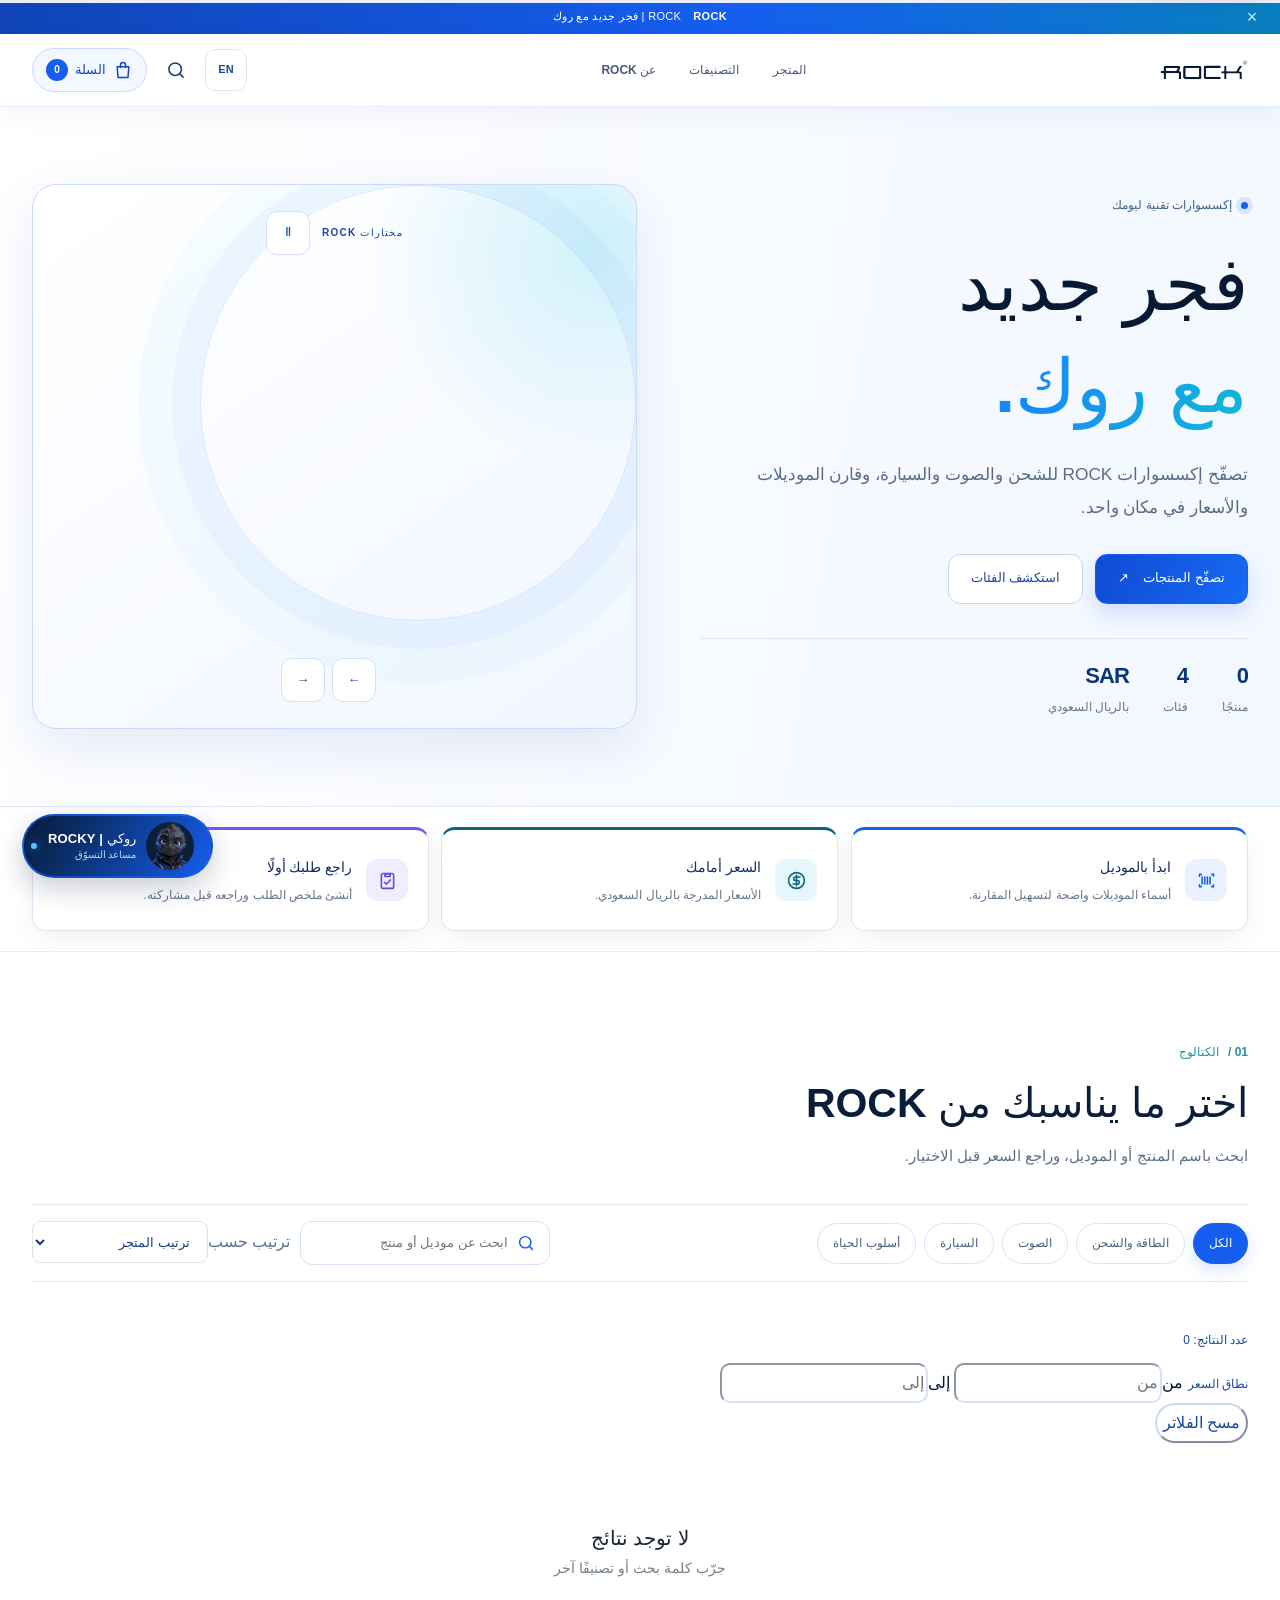
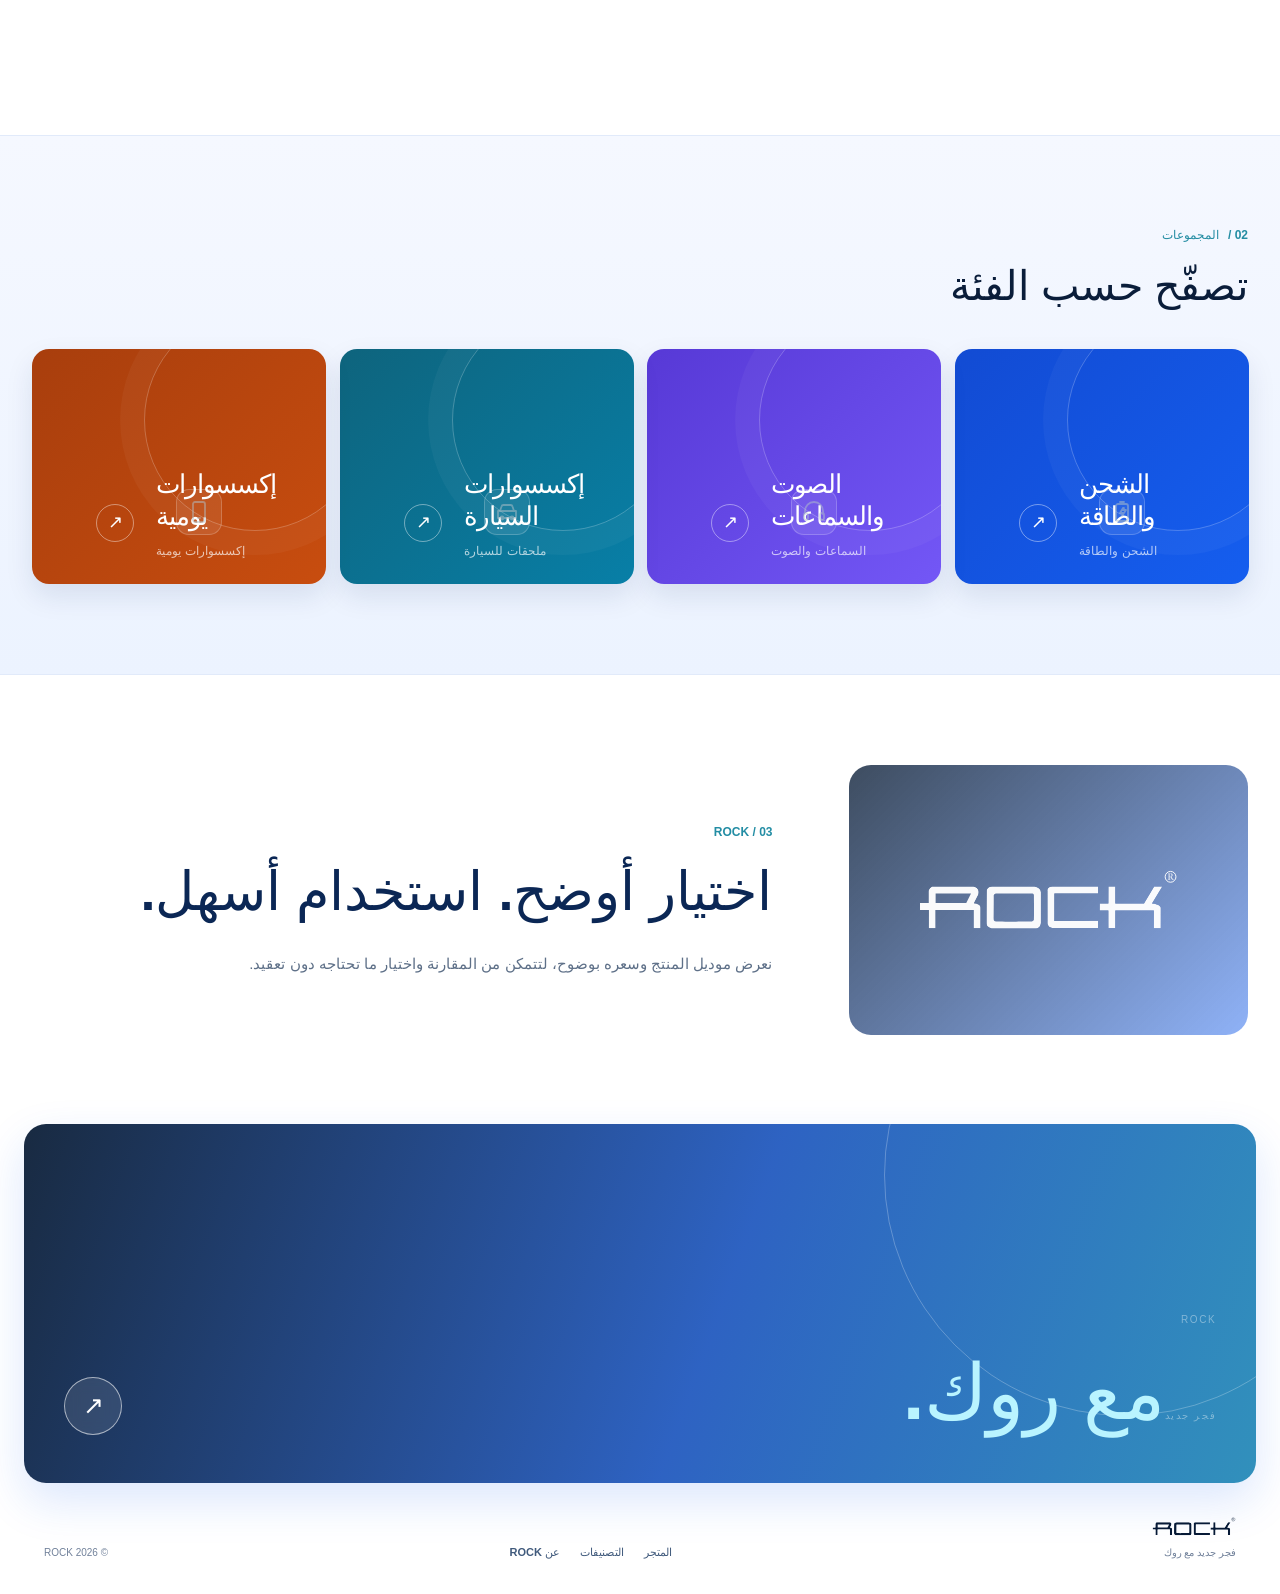
==== commit 452b9a8d: "ROCK: load updated editorial Arabic and Latin font system" ====
--- a/index.html
+++ b/index.html
@@ -24,11 +24,11 @@
   <title>ROCK | ملحقات تقنية للشحن والصوت والسيارة</title>
   <link rel="preconnect" href="https://fonts.googleapis.com">
   <link rel="preconnect" href="https://fonts.gstatic.com" crossorigin>
-  <link href="https://fonts.googleapis.com/css2?family=Inter:wght@400;500;600;700;800;900&family=IBM+Plex+Sans+Arabic:wght@400;500;600;700&display=swap" rel="stylesheet">
+  <link href="https://fonts.googleapis.com/css2?family=Almarai:wght@300;400;700;800&family=Barlow:wght@400;500;600;700;800&family=Source+Sans+3:wght@400;500;600;700;800;900&display=swap" rel="stylesheet">
   <link rel="stylesheet" href="styles.css?v=20261022-dawn-refresh-v1">
   <link rel="stylesheet" href="rocky-assistant.css?v=20261022-catalog-quality">
   <link rel="stylesheet" href="rock-design-system.css?v=20261111-modern-industrial-v3">
-  <link rel="stylesheet" href="rock-vivid-brand.css?v=20261120-v2">
+  <link rel="stylesheet" href="rock-vivid-brand.css?v=20261120-type-v1">
 </head>
 <body>
   <a class="skip-link" href="#main-content" data-i18n="skipToContent">تجاوز إلى المحتوى</a>
@@ -151,7 +151,7 @@
   <div class="modal" id="checkoutModal" role="dialog" aria-modal="true" aria-labelledby="orderModalTitle" aria-hidden="true"><div class="modal-card checkout-card"><button class="close-btn" type="button" data-close-modal aria-label="إغلاق" data-i18n-aria="closeDialog">×</button><form id="orderDetailsForm"><div class="checkout-shell"><h2 id="orderModalTitle" data-i18n="orderHeader">طلب ROCK</h2><div class="order-fields"><label for="customerName"><span data-i18n="customerNameLabel">الاسم</span><input id="customerName" name="customerName" autocomplete="name" required></label><label for="customerPhone"><span data-i18n="customerPhoneLabel">رقم الجوال</span><input id="customerPhone" name="customerPhone" type="tel" inputmode="tel" autocomplete="tel" required></label><label for="customerCity"><span data-i18n="customerCityLabel">المدينة</span><input id="customerCity" name="customerCity" autocomplete="address-level2"></label><label for="customerAddress"><span data-i18n="customerAddressLabel">العنوان</span><input id="customerAddress" name="customerAddress" autocomplete="street-address"></label></div><label class="order-notes" for="customerNotes"><span data-i18n="customerNotesLabel">ملاحظات (اختياري)</span><textarea id="customerNotes" name="customerNotes"></textarea></label><div class="order-privacy-note"><span data-i18n="orderPrivacy">لن تُرسل بياناتك تلقائيًا. عند النسخ أو المشاركة ستتضمن الرسالة البيانات التي أدخلتها؛ راجع المحتوى واختر الجهة المستلمة بنفسك. لا يوجد دفع إلكتروني.</span> <a class="order-privacy-link" href="policies.html" data-i18n="storeInfo">معلومات المتجر</a></div><div class="order-summary"><label class="order-summary-label" for="orderText"><span data-i18n="orderSummaryLabel">ملخص الطلب</span><textarea id="orderText" readonly></textarea></label><label class="order-confirmation" for="orderConfirmation"><input id="orderConfirmation" name="orderConfirmation" type="checkbox" required><span data-i18n="orderConfirmationLabel">أؤكد أنني راجعت الملخص وأفهم أنه ليس طلبًا مؤكدًا، وأن السعر والتوفر والتوصيل تحتاج إلى تأكيد.</span></label><div class="order-actions"><button type="button" class="btn btn-dark" id="shareOrder" data-i18n="shareOrder">مشاركة الطلب</button><button type="button" class="btn policy-secondary" id="copyOrder" data-i18n="copyOrder">نسخ تفاصيل الطلب</button><button type="button" class="btn policy-secondary" id="doneOrder" data-i18n="done">تم</button></div></div></div></form></div></div>
 
   <div class="toast" id="toast" role="status" aria-live="polite"></div>
-  <script src="products.js?v=20261022-catalog-quality"></script><script src="data/product-image-quality.js?v=20261022-dawn-refresh-v1"></script><script src="app.js?v=20261030-featured-carousel-v1"></script>
+  <script src="products.js?v=20261022-catalog-quality"></script><script src="data/product-image-quality.js?v=20261022-dawn-refresh-v1"></script><script src="app.js?v=20261120-rock-v2"></script>
   <script src="rocky-assistant.js?v=20261021-audit-release-1"></script>
   <script src="rock-experience.js?v=20261030-immersive-rock-v1"></script>
 </body>
--- a/rock-vivid-brand.css
+++ b/rock-vivid-brand.css
@@ -326,8 +326,8 @@
   --rock-surface:#FFFFFF;
   --rock-line:#DCE6F5;
   --rock-muted:#64758B;
-  --rock-font-ar:"IBM Plex Sans Arabic","Inter",sans-serif;
-  --rock-font-en:"Inter","IBM Plex Sans Arabic",sans-serif;
+  --rock-font-ar:"Almarai","Source Sans 3",sans-serif;
+  --rock-font-en:"Source Sans 3","Almarai",sans-serif;
   --rock-content-width:1280px;
   --rock-page-gutter:clamp(16px,3vw,32px);
   --rock-section-space:clamp(60px,7vw,96px);
@@ -750,3 +750,82 @@
   html{scroll-behavior:auto!important}
   *,*::before,*::after{animation-duration:.01ms!important;animation-iteration-count:1!important;transition-duration:.01ms!important}
 }
+
+
+/* Mobile dialog viewport fix:
+   Long checkout forms must scroll within the viewport instead of being vertically centered
+   beyond the screen. This keeps the consent and share actions reachable on small devices. */
+@media(max-width:650px){
+  .modal{
+    display:grid!important;
+    align-content:start!important;
+    justify-items:center!important;
+    align-items:start!important;
+    overflow-x:hidden!important;
+    overflow-y:auto!important;
+    overscroll-behavior:contain;
+    -webkit-overflow-scrolling:touch;
+    padding:
+      max(12px,env(safe-area-inset-top))
+      12px
+      max(16px,env(safe-area-inset-bottom))!important;
+  }
+  .modal.show{opacity:1;pointer-events:auto}
+  .modal-card{
+    width:100%!important;
+    max-width:570px!important;
+    max-height:none!important;
+    margin:0 auto!important;
+    overflow:visible!important;
+    border-radius:18px!important;
+  }
+  .checkout-card{padding:0!important}
+  .checkout-shell{padding:22px 16px!important;min-width:0}
+  .checkout-shell h2{font-size:27px!important;line-height:1.25!important;margin:0 0 16px!important}
+  .order-fields{grid-template-columns:minmax(0,1fr)!important;gap:11px!important}
+  .order-fields label,.order-notes,.order-summary-label{min-width:0}
+  .order-fields input,.order-notes textarea,.order-summary textarea{width:100%;min-width:0}
+  .order-summary textarea#orderText{min-height:116px!important}
+  .order-confirmation{align-items:flex-start!important;line-height:1.7!important}
+  .order-actions{display:grid!important;grid-template-columns:minmax(0,1fr)!important;gap:9px!important}
+  .order-actions button{width:100%!important;min-height:48px!important}
+  .modal .close-btn{position:sticky!important;top:10px!important;float:inline-end!important;margin:10px 10px 0!important}
+  #checkoutModal .modal-card{position:relative}
+}
+@media(max-height:620px) and (max-width:650px){
+  .modal{padding-top:8px!important;padding-bottom:8px!important}
+  .checkout-shell{padding-top:14px!important;padding-bottom:18px!important}
+}
+
+
+/* ROCK typography: editorial Latin + clear Arabic, avoiding generic UI font stacks */
+:root{
+  --rock-font-ar:"Almarai","Source Sans 3",sans-serif;
+  --rock-font-en:"Source Sans 3","Almarai",sans-serif;
+  --rock-font-display:"Barlow","Source Sans 3",sans-serif;
+}
+body{font-family:var(--rock-font-en)!important;font-synthesis:none}
+html[dir="rtl"] body{
+  font-family:var(--rock-font-ar)!important;
+  letter-spacing:0;
+}
+html[dir="ltr"] body{font-family:var(--rock-font-en)!important}
+html[dir="ltr"] :is(h1,h2,h3,h4,.hero h1,.section-head h2,.story-copy h2,.closing-banner h2,.product-detail-copy h1){
+  font-family:var(--rock-font-display)!important;
+  font-weight:700;
+  letter-spacing:-.025em;
+}
+html[dir="rtl"] :is(h1,h2,h3,h4,.hero h1,.section-head h2,.story-copy h2,.closing-banner h2,.product-detail-copy h1){
+  font-family:var(--rock-font-ar)!important;
+  font-weight:800;
+  letter-spacing:0;
+}
+:is(.product-model,.product-eyebrow,.price,.hero-meta strong,.featured-model b,.featured-price strong,
+.featured-media-caption,.featured-image-fallback,.featured-serial,.policy-number,.not-found-code,
+.login-foot,.stat-card>strong,.recent-main strong,.recent-side b,.performance-sales){
+  font-family:var(--rock-font-display)!important;
+  font-variant-numeric:tabular-nums;
+}
+html[dir="rtl"] :is(.product-name,.product-detail-copy,.policy-card,.policy-intro,.shop-intro,.story-copy){
+  font-family:var(--rock-font-ar)!important;
+}
